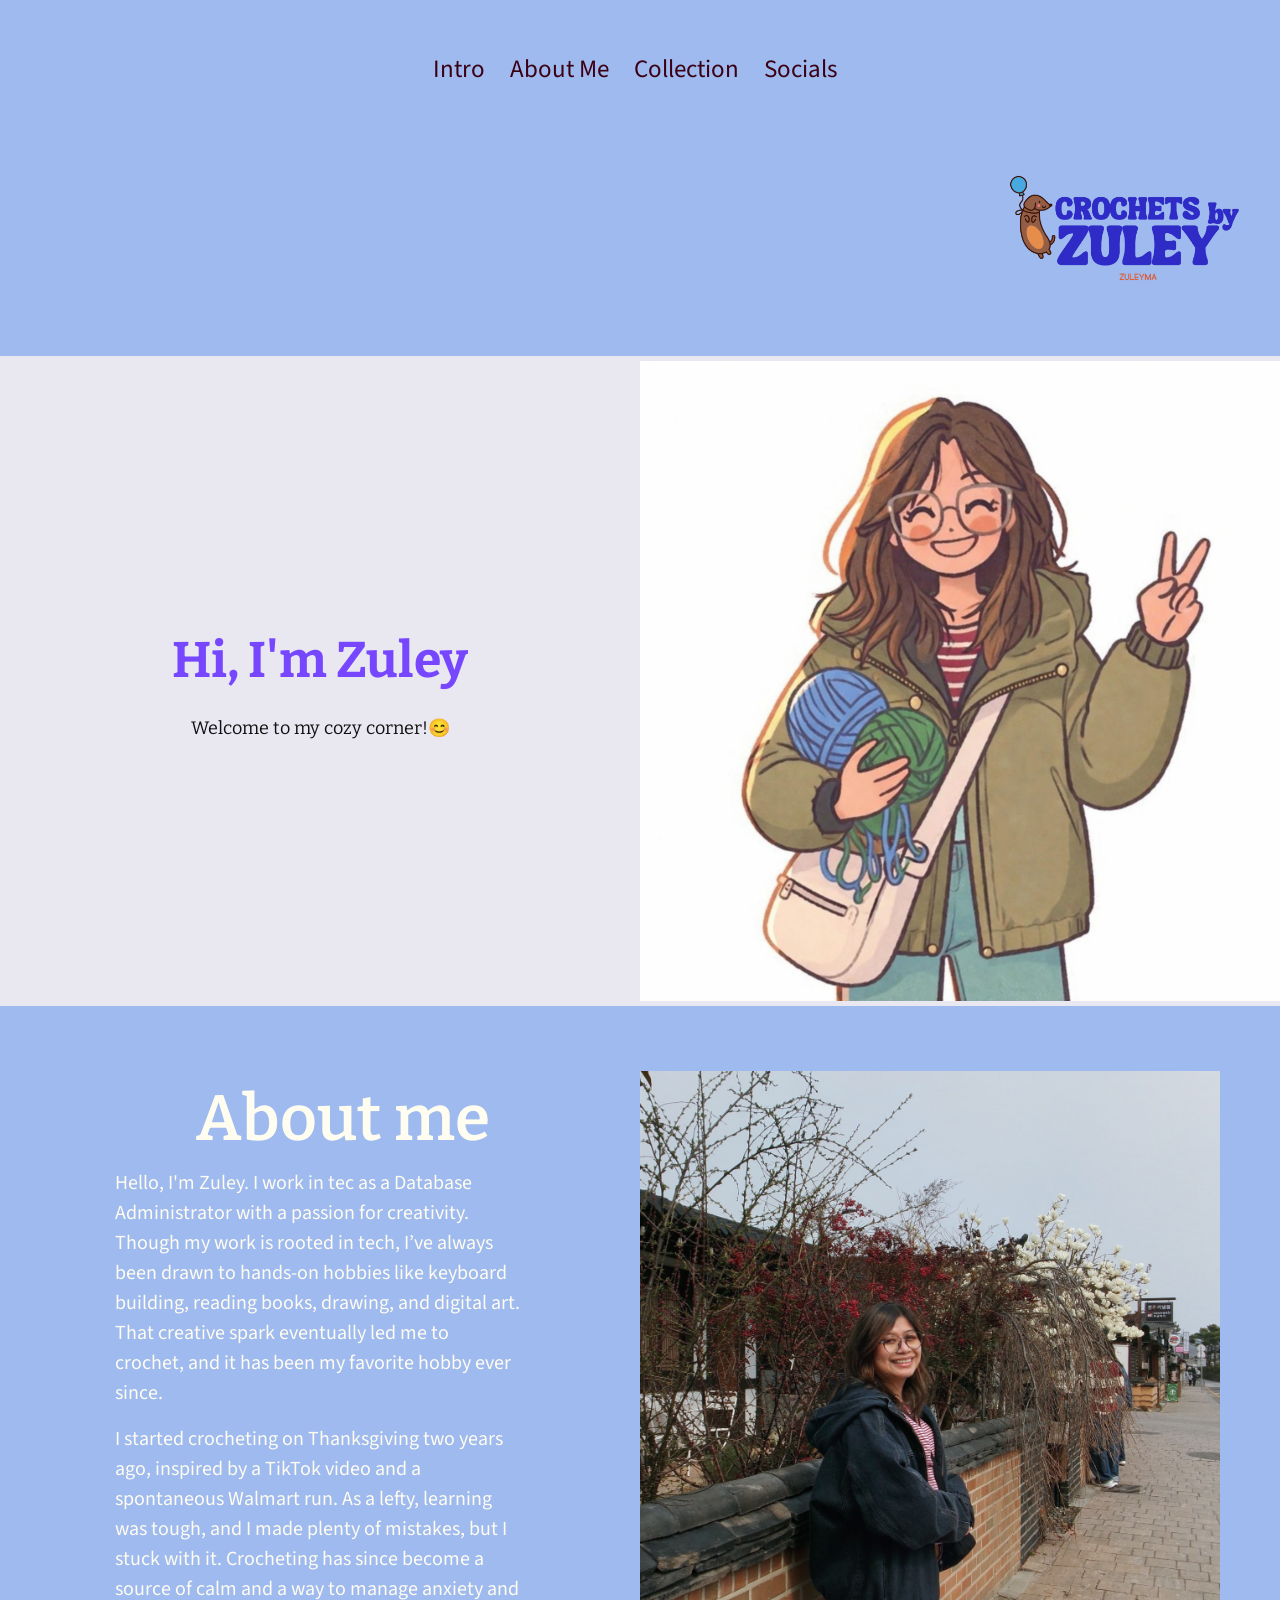
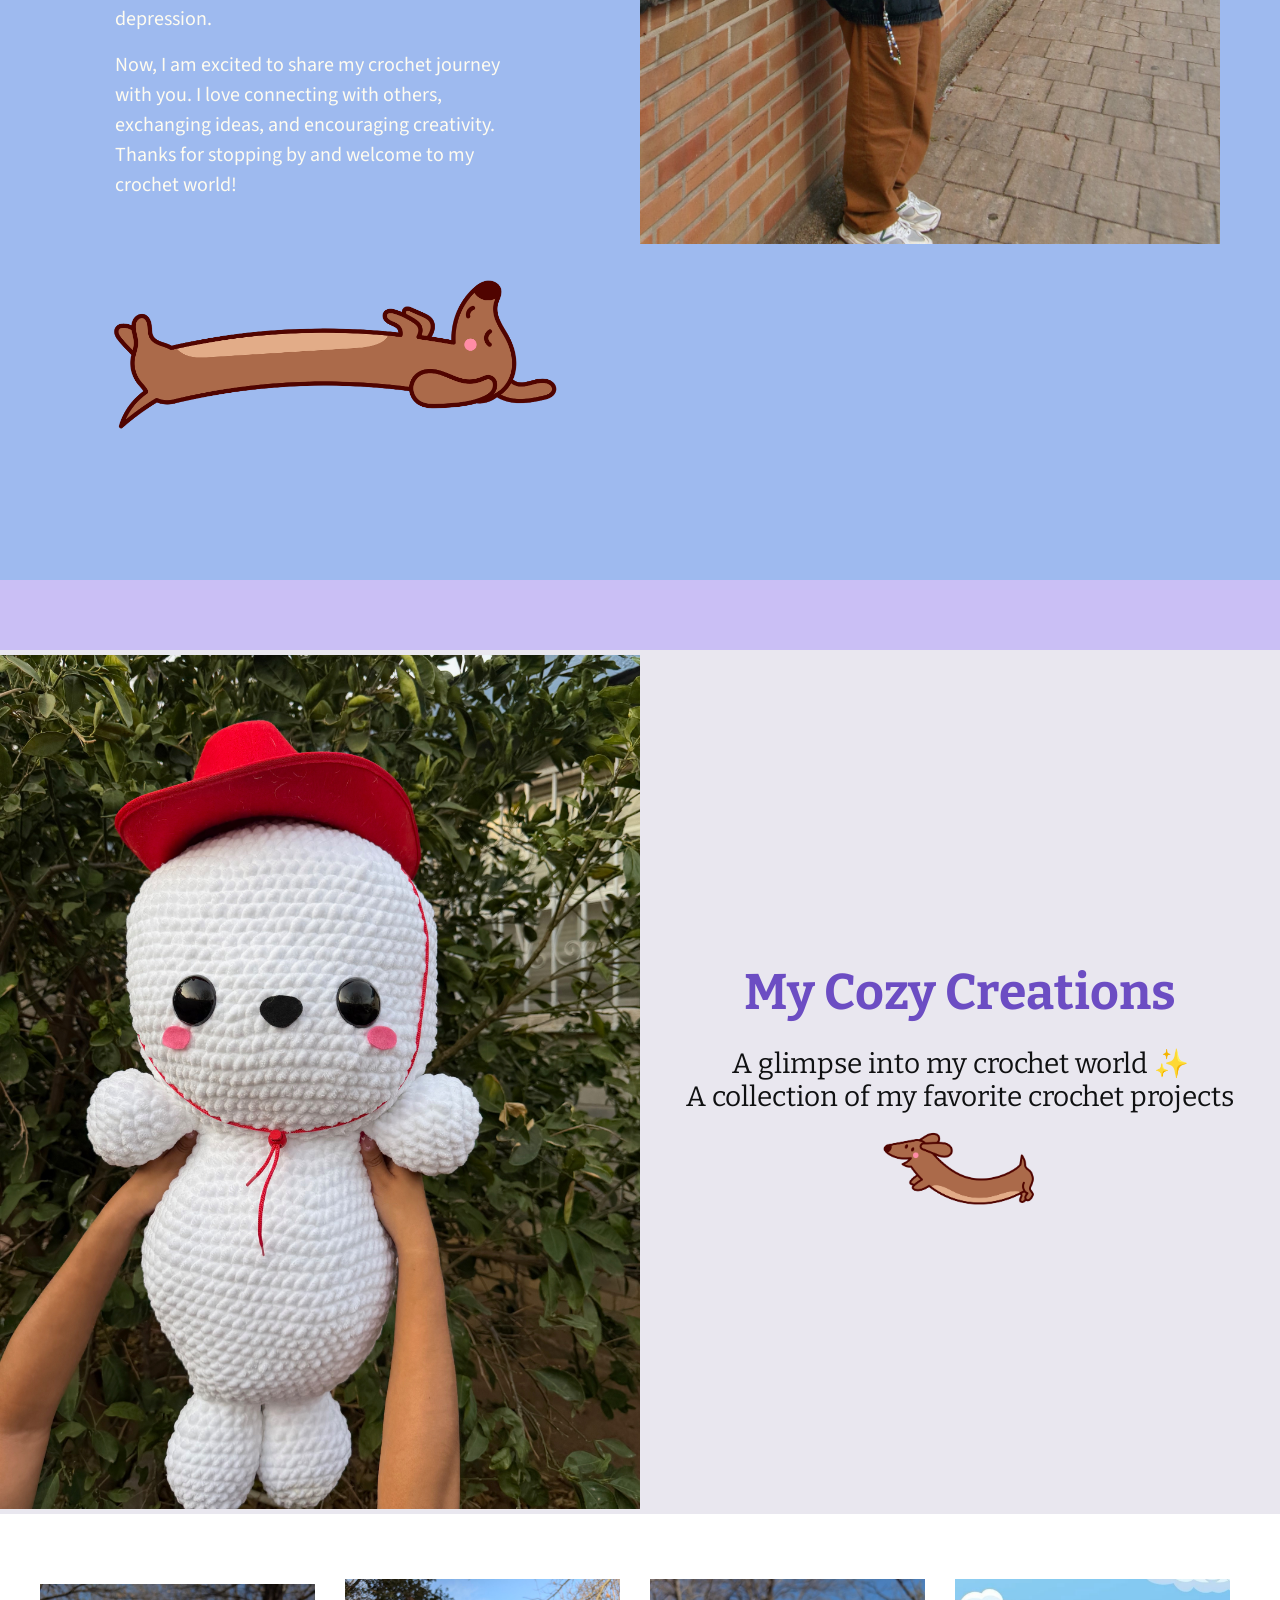
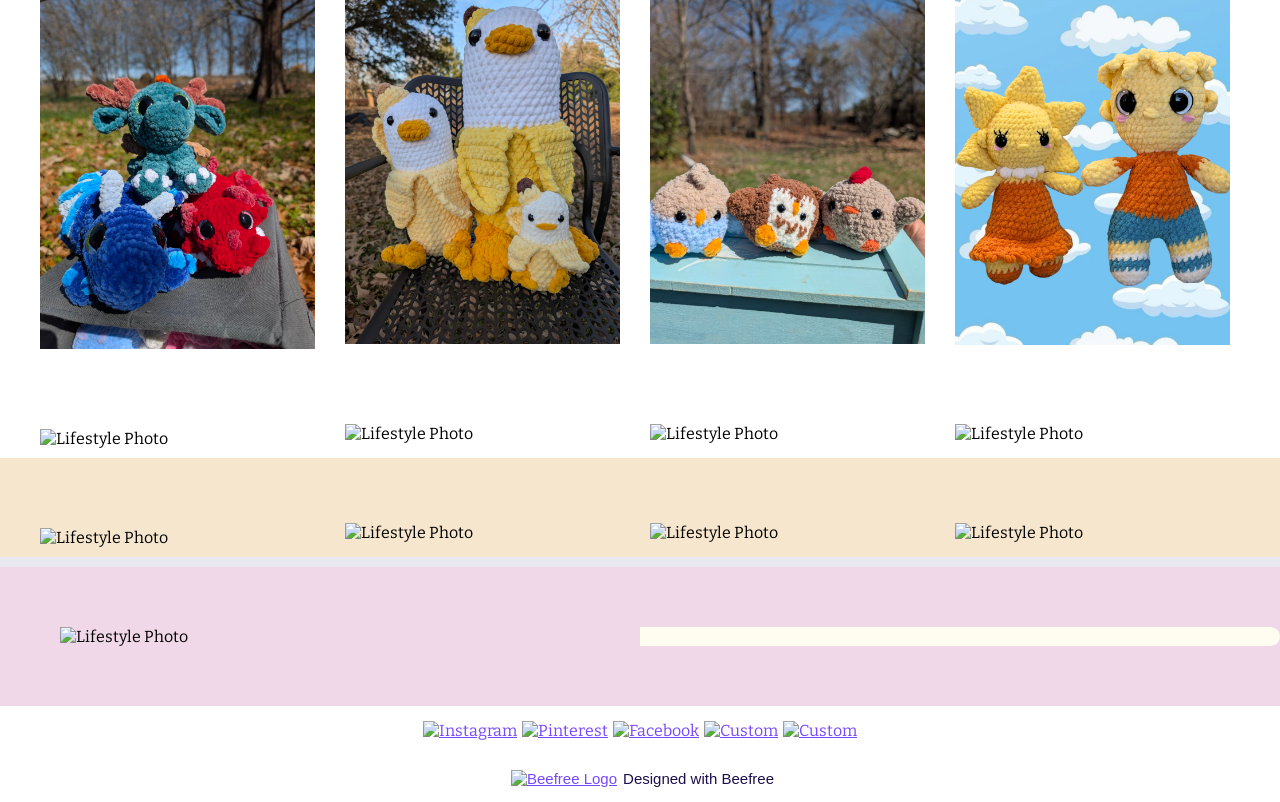
==== index.html @ 0634128b "Update index.html remove images/" ====
<!DOCTYPE html>
<html lang="">

</html>
<head>
	<title></title>
	<meta content="summary_large_image" name="twitter:card" />
	<meta content="website" property="og:type" />
	<meta content="" property="og:description" />
	<meta content="" property="og:url" />
	<meta content="images/1_14307024_large.jpg" property="og:image" />
	<meta content="" property="og:title" />
	<meta content="" name="description" />
	<meta charset="utf-8" />
	<meta content="width=device-width" name="viewport" />
	<link href="https://fonts.googleapis.com/css2?family=Bitter:wght@100;200;300;400;500;600;700;800;900" rel="stylesheet" type="text/css" />
	<link href="https://fonts.googleapis.com/css2?family=Source+Sans+Pro:wght@100;200;300;400;500;600;700;800;900" rel="stylesheet" type="text/css" />
	<style>
		.bee-row,
		.bee-row-content {
			position: relative
		}

		.bee-menu .bee-hamburger-controls span,
		.bee-page-container,
		.bee-row-1,
		.bee-row-1 .bee-row-content,
		.bee-row-2,
		.bee-row-3,
		.bee-row-5,
		.bee-row-9 {
			background-repeat: no-repeat
		}

		body {
			background-color: #ffffff;
			color: #000000;
			font-family: Bitter, Georgia, Times, Times New Roman, serif
		}

		.bee-page-container {
			background-image: none;
			background-position: top left;
			background-size: auto
		}

		.bee-row-2 .bee-col-1 .bee-block-2 a,
		.bee-row-5 .bee-col-2 .bee-block-2 a,
		a {
			color: #7747FF
		}

		* {
			box-sizing: border-box
		}

		body,
		h1,
		p {
			margin: 0
		}

		.bee-menu .bee-hamburger-trigger {
			display: none
		}

		.bee-row-content {
			max-width: 1310px;
			margin: 0 auto;
			display: flex
		}

		.bee-row-content .bee-col-w3 {
			flex-basis: 25%
		}

		.bee-row-content .bee-col-w6 {
			flex-basis: 50%
		}

		.bee-row-content .bee-col-w12 {
			flex-basis: 100%
		}

		.bee-icon .bee-icon-label-right a,
		.bee-menu ul li a {
			text-decoration: none
		}

		.bee-image {
			overflow: auto
		}

		.bee-image .bee-center {
			margin: 0 auto
		}

		.bee-image .bee-right {
			float: right
		}

		.bee-row-1 .bee-col-1 .bee-block-2,
		.bee-row-10 .bee-col-1 .bee-block-1,
		.bee-row-10 .bee-col-2 .bee-block-1,
		.bee-row-2 .bee-col-2 .bee-block-1,
		.bee-row-3 .bee-col-1 .bee-block-3,
		.bee-row-3 .bee-col-2 .bee-block-1,
		.bee-row-5 .bee-col-1 .bee-block-1,
		.bee-row-5 .bee-col-2 .bee-block-3,
		.bee-row-6 .bee-col-1 .bee-block-1,
		.bee-row-6 .bee-col-2 .bee-block-1,
		.bee-row-6 .bee-col-3 .bee-block-1,
		.bee-row-6 .bee-col-4 .bee-block-1,
		.bee-row-7 .bee-col-1 .bee-block-1,
		.bee-row-7 .bee-col-2 .bee-block-1,
		.bee-row-7 .bee-col-3 .bee-block-1,
		.bee-row-7 .bee-col-4 .bee-block-1,
		.bee-row-8 .bee-col-1 .bee-block-1,
		.bee-row-8 .bee-col-2 .bee-block-1,
		.bee-row-8 .bee-col-3 .bee-block-1,
		.bee-row-8 .bee-col-4 .bee-block-1 {
			width: 100%
		}

		.bee-row-2 .bee-col-1 .bee-block-1 h1,
		.bee-row-3 .bee-col-1 .bee-block-1 h1 {
			font-family: Bitter, Georgia, Times, Times New Roman, serif;
			text-align: center;
			direction: ltr;
			letter-spacing: normal
		}

		.bee-icon {
			display: inline-block;
			vertical-align: middle
		}

		.bee-icon .bee-content {
			display: flex;
			align-items: center
		}

		.bee-image img {
			display: block;
			width: 100%
		}

		.bee-menu .bee-hamburger-controls {
			cursor: pointer;
			display: inline-block;
			position: relative
		}

		.bee-menu .bee-hamburger-controls span {
			display: block;
			position: absolute;
			top: 50%;
			left: 50%;
			background-size: 100%;
			transition: .12s ease-in-out
		}

		.bee-menu ul {
			list-style-type: none;
			margin: 0;
			padding: 0
		}

		.bee-menu ul.bee-horizontal li {
			display: inline-block
		}

		.bee-paragraph {
			overflow-wrap: anywhere
		}

		.bee-social .icon img {
			max-height: 32px
		}

		.bee-row-1 {
			background-color: #9ebaef
		}

		.bee-row-1 .bee-row-content {
			border-radius: 0;
			color: #000000;
			padding-left: 20px;
			padding-right: 20px
		}

		.bee-row-1 .bee-col-1 .bee-block-1 {
			color: #3b0014;
			font-family: 'Source Sans Pro', Tahoma, Verdana, Segoe, sans-serif;
			font-size: 25px;
			font-weight: 400;
			padding: 10px;
			text-align: center
		}

		.bee-row-2,
		.bee-row-5,
		.bee-row-9 {
			background-color: #e9e7ef
		}

		.bee-row-11 .bee-row-content,
		.bee-row-2 .bee-row-content,
		.bee-row-5 .bee-row-content {
			background-repeat: no-repeat;
			border-radius: 0;
			color: #000000
		}

		.bee-row-2 .bee-col-1,
		.bee-row-2 .bee-col-2,
		.bee-row-5 .bee-col-1,
		.bee-row-5 .bee-col-2 {
			padding-bottom: 5px;
			padding-top: 5px;
			display: flex;
			flex-direction: column;
			justify-content: center
		}

		.bee-row-2 .bee-col-1 .bee-block-1 {
			padding: 10px;
			text-align: center;
			width: 100%
		}

		.bee-row-2 .bee-col-1 .bee-block-2,
		.bee-row-5 .bee-col-2 .bee-block-2 {
			padding: 10px
		}

		.bee-row-3 {
			background-color: #9ebaef;
			background-image: url('images/2_2bl_1.png');
			background-position: top center;
			background-size: auto
		}

		.bee-row-6,
		.bee-row-7,
		.bee-row-8 {
			background-image: url('images/2_2bl_1.png');
			background-repeat: no-repeat;
			background-size: cover
		}

		.bee-row-3 .bee-row-content {
			background-repeat: no-repeat;
			background-size: auto;
			border-radius: 0;
			color: #000000;
			padding: 60px 60px 25px
		}

		.bee-row-3 .bee-col-1 {
			padding: 5px 60px 60px 20px
		}

		.bee-row-3 .bee-col-1 .bee-block-1 {
			padding-left: 35px;
			padding-right: 10px;
			padding-top: 10px;
			text-align: center;
			width: 100%
		}

		.bee-row-3 .bee-col-1 .bee-block-2 {
			padding: 10px 60px 10px 35px
		}

		.bee-row-11 .bee-col-1,
		.bee-row-12 .bee-col-1,
		.bee-row-3 .bee-col-2,
		.bee-row-4 .bee-col-1 {
			padding-bottom: 5px;
			padding-top: 5px
		}

		.bee-row-4 {
			background-color: #cabff5;
			background-repeat: no-repeat
		}

		.bee-row-4 .bee-row-content {
			background-repeat: no-repeat;
			border-radius: 0;
			color: #000000;
			padding-top: 60px
		}

		.bee-row-5 .bee-col-2 .bee-block-1 {
			padding: 15px;
			text-align: center;
			width: 100%
		}

		.bee-row-6 .bee-row-content,
		.bee-row-7 .bee-row-content,
		.bee-row-8 .bee-row-content {
			background-repeat: no-repeat;
			background-size: auto;
			border-radius: 0;
			color: #000000;
			padding-left: 30px;
			padding-right: 30px;
			padding-top: 60px
		}

		.bee-row-6 .bee-col-1,
		.bee-row-7 .bee-col-1,
		.bee-row-8 .bee-col-1 {
			padding: 10px 20px 10px 10px
		}

		.bee-row-6 .bee-col-2,
		.bee-row-6 .bee-col-3,
		.bee-row-6 .bee-col-4,
		.bee-row-7 .bee-col-2,
		.bee-row-7 .bee-col-3,
		.bee-row-7 .bee-col-4,
		.bee-row-8 .bee-col-2,
		.bee-row-8 .bee-col-3,
		.bee-row-8 .bee-col-4 {
			padding: 5px 20px 5px 10px
		}

		.bee-row-8 {
			background-color: #f5e6cd
		}

		.bee-row-10,
		.bee-row-10 .bee-row-content {
			background-repeat: no-repeat;
			background-size: auto
		}

		.bee-row-9 .bee-row-content {
			background-repeat: no-repeat;
			border-bottom: 0 solid #6495ed;
			border-left: 0 solid #6495ed;
			border-radius: 0;
			border-right: 0px solid #6495ed;
			border-top: 0 solid #6495ed;
			color: #000000
		}

		.bee-row-9 .bee-col-1 {
			padding: 5px;
			display: flex;
			flex-direction: column;
			justify-content: center
		}

		.bee-row-10 {
			background-color: #f0d8e9
		}

		.bee-row-10 .bee-row-content {
			border-radius: 0;
			color: #000000;
			padding-bottom: 60px;
			padding-top: 60px
		}

		.bee-row-10 .bee-col-1 {
			padding-left: 60px;
			display: flex;
			flex-direction: column;
			justify-content: center;
			border-radius: 0 25px 25px 0
		}

		.bee-row-10 .bee-col-2 {
			background-color: #fffcf0;
			padding-left: 60px;
			padding-right: 60px;
			display: flex;
			flex-direction: column;
			justify-content: center;
			border-radius: 0 25px 25px 0
		}

		.bee-row-12,
		.bee-row-12 .bee-row-content {
			background-color: #ffffff;
			background-repeat: no-repeat
		}

		.bee-row-11 {
			background-repeat: no-repeat
		}

		.bee-row-11 .bee-col-1 .bee-block-1 {
			padding: 10px;
			text-align: center
		}

		.bee-row-12 .bee-row-content {
			color: #000000
		}

		.bee-row-12 .bee-col-1 .bee-block-1 {
			color: #1e0e4b;
			font-family: Inter, sans-serif;
			font-size: 15px;
			padding-bottom: 5px;
			padding-top: 5px;
			text-align: center
		}

		.bee-row-2 .bee-col-1 .bee-block-1 h1 {
			color: #7747FF;
			font-size: 50px;
			font-weight: 700;
			line-height: 150%
		}

		.bee-row-2 .bee-col-1 .bee-block-2 {
			color: #101112;
			direction: ltr;
			font-size: 18px;
			font-weight: 400;
			letter-spacing: 0;
			line-height: 120%;
			text-align: center
		}

		.bee-row-2 .bee-col-1 .bee-block-2 p:not(:last-child),
		.bee-row-3 .bee-col-1 .bee-block-2 p:not(:last-child),
		.bee-row-5 .bee-col-2 .bee-block-2 p:not(:last-child) {
			margin-bottom: 16px
		}

		.bee-row-1 .bee-col-1 .bee-block-1 li {
			padding: 5px 15px 5px 5px
		}

		.bee-row-1 .bee-col-1 .bee-block-1 li a {
			color: #3b0014
		}

		.bee-row-3 .bee-col-1 .bee-block-1 h1 {
			color: #fffcf0;
			font-size: 64px;
			font-weight: 600;
			line-height: 120%
		}

		.bee-row-3 .bee-col-1 .bee-block-2 {
			color: #fffcf0;
			direction: ltr;
			font-family: "Source Sans Pro", Tahoma, Verdana, Segoe, sans-serif;
			font-size: 20px;
			font-weight: 400;
			letter-spacing: 0;
			line-height: 150%;
			text-align: left
		}

		.bee-row-3 .bee-col-1 .bee-block-2 a {
			color: #fffcf0
		}

		@media (max-width:768px) {
			.bee-menu ul.with-bee-hamburger {
				display: none;
				padding: 5px 0;
				position: relative;
				top: -4px
			}

			.bee-menu ul.with-bee-hamburger li {
				display: block;
				text-align: center
			}

			.bee-menu ul.with-bee-hamburger li a {
				text-decoration: none
			}

			.bee-menu ul.with-bee-hamburger span {
				display: none
			}

			#bee-hamburger-menu-r0c0m0:checked~ul,
			.bee-row-content:not(.no_stack) {
				display: block
			}

			.bee-row-1 .bee-row-content {
				padding: 40px 25px !important
			}

			.bee-row-10 .bee-col-1,
			.bee-row-3 .bee-row-content {
				padding: 0 !important
			}

			.bee-row-3 .bee-col-1 {
				padding: 5px 0 60px !important
			}

			.bee-row-6 .bee-row-content,
			.bee-row-7 .bee-row-content,
			.bee-row-8 .bee-row-content {
				padding: 60px 20px 0 !important
			}

			.bee-row-6 .bee-col-1,
			.bee-row-7 .bee-col-1,
			.bee-row-8 .bee-col-1 {
				padding: 10px !important
			}

			.bee-row-6 .bee-col-2,
			.bee-row-6 .bee-col-3,
			.bee-row-6 .bee-col-4,
			.bee-row-7 .bee-col-2,
			.bee-row-7 .bee-col-3,
			.bee-row-7 .bee-col-4,
			.bee-row-8 .bee-col-2,
			.bee-row-8 .bee-col-3,
			.bee-row-8 .bee-col-4 {
				padding: 5px 10px !important
			}

			.bee-row-10 .bee-row-content {
				padding: 60px 0 30px !important
			}

			.bee-row-10 .bee-col-2 {
				padding: 0 15px 40px !important
			}

			.bee-row-1 .bee-col-1 .bee-block-1 .bee-hamburger-controls {
				width: 48px;
				height: 48px;
				background-color: transparent;
				border-radius: 0
			}

			.bee-row-1 .bee-col-1 .bee-block-1 .bee-hamburger-controls span {
				width: 24px;
				height: 24px
			}

			.bee-row-1 .bee-col-1 .bee-block-1 .bee-hamburger-controls span.bee-hamburger-open {
				background-image: url("[data-uri]");
				transform: translate(-50%, -50%) scaleY(1)
			}

			.bee-row-1 .bee-col-1 .bee-block-1 .bee-hamburger-controls span.bee-hamburger-close {
				background-image: url("[data-uri]");
				transform: translate(-50%, -50%) scaleY(0)
			}

			.bee-row-1 .bee-col-1 .bee-block-1 ul.with-bee-hamburger {
				background-color: transparent
			}

			.bee-row-1 .bee-col-1 .bee-block-1 ul.with-bee-hamburger li,
			.bee-row-1 .bee-col-1 .bee-block-1 ul.with-bee-hamburger li a {
				color: #231e20
			}

			#bee-hamburger-menu-r0c0m0:checked~.bee-hamburger-controls .bee-hamburger-open {
				transform: translate(-50%, -50%) scaleY(0)
			}

			#bee-hamburger-menu-r0c0m0:checked~.bee-hamburger-controls .bee-hamburger-close {
				transform: translate(-50%, -50%) scaleY(1)
			}

			.bee-row-1 .bee-col-1 .bee-block-1 {
				text-align: center !important
			}

			.bee-row-3 .bee-col-1 .bee-block-1 {
				padding: 10px 15px 0;
				text-align: center
			}

			.bee-row-3 .bee-col-1 .bee-block-1 h1 {
				text-align: center
			}

			.bee-row-3 .bee-col-1 .bee-block-2 {
				padding: 10px 20px !important;
				text-align: center !important
			}
		}

		.bee-row-5 .bee-col-2 .bee-block-2 {
			color: #101112;
			direction: ltr;
			font-size: 28px;
			font-weight: 400;
			letter-spacing: 0;
			line-height: 120%;
			text-align: center
		}

		.bee-row-5 .bee-col-2 .bee-block-1 h1 {
			color: #6c4dc3;
			direction: ltr;
			font-family: Bitter, Georgia, Times, "Times New Roman", serif;
			font-size: 50px;
			font-weight: 700;
			letter-spacing: normal;
			line-height: 120%;
			text-align: center
		}

		.bee-row-12 .bee-col-1 .bee-block-1 .bee-icon-image {
			padding: 5px 6px 5px 5px
		}

		.bee-row-12 .bee-col-1 .bee-block-1 .bee-icon:not(.bee-icon-first) .bee-content {
			margin-left: 0
		}

		.bee-row-12 .bee-col-1 .bee-block-1 .bee-icon::not(.bee-icon-last) .bee-content {
			margin-right: 0
		}

		.bee-row-12 .bee-col-1 .bee-block-1 .bee-icon-label a {
			color: #1e0e4b
		}
	</style>
</head>

<body>
	<div class="bee-page-container">
		<div class="bee-row bee-row-1">
			<div class="bee-row-content">
				<div class="bee-col bee-col-1 bee-col-w12">
					<div class="bee-block bee-block-1 bee-menu">
						<nav class="bee-menu"><input class="bee-hamburger-trigger" id="bee-hamburger-menu-r0c0m0" type="checkbox" /><label class="bee-hamburger-controls" for="bee-hamburger-menu-r0c0m0"><span class="bee-hamburger-open"></span><span class="bee-hamburger-close"></span></label>
							<ul class="bee-horizontal with-bee-hamburger">
  								<li><a href="javascript:void(0)" onclick="showSection('intro')">Intro</a></li>
  								<li><a href="javascript:void(0)" onclick="showSection('about')">About Me</a></li>
 								 <li><a href="javascript:void(0)" onclick="showSection('collection')">Collection</a></li>
 								 <li><a href="javascript:void(0)" onclick="showSection('socials')">Socials</a></li>
							</ul>
						</nav>
					</div>
					<div class="bee-block bee-block-2 bee-image"><img alt="" class="bee-right bee-fixedwidth" src="3_Untitled_design_3.png" style="max-width:254px;" title="" /></div>
				</div>
			</div>
		</div>
		<div class="bee-row bee-row-2 section" id="intro">
			<div class="bee-row-content">
				<div class="bee-col bee-col-1 bee-col-w6">
					<div class="bee-block bee-block-1 bee-heading">
						<h1><span class="tinyMce-placeholder">Hi, I'm Zuley</span> </h1>
					</div>
					<div class="bee-block bee-block-2 bee-paragraph">
						<p>Welcome to my cozy corner!😊</p>
					</div>
				</div>
				<div class="bee-col bee-col-2 bee-col-w6">
					<div class="bee-block bee-block-1 bee-image"><img alt="" class="bee-center bee-autowidth" src="4_profile.jpg" style="max-width:655px;" title="" /></div>
				</div>
			</div>
		</div>
		<div class="bee-row bee-row-3 section" id="about">
			<div class="bee-row-content">
				<div class="bee-col bee-col-1 bee-col-w6">
					<div class="bee-block bee-block-1 bee-heading">
						<h1><span class="tinyMce-placeholder">About me</span> </h1>
					</div>
					<div class="bee-block bee-block-2 bee-paragraph">
						<p>Hello, I'm Zuley. I work in tec as a Database Administrator with a passion for creativity. Though my work is rooted in tech, I’ve always been drawn to hands-on hobbies like keyboard building, reading books, drawing, and digital art. That creative spark eventually led me to crochet, and it has been my favorite hobby ever since.</p>
						<p>I started crocheting on Thanksgiving two years ago, inspired by a TikTok video and a spontaneous Walmart run. As a lefty, learning was tough, and I made plenty of mistakes, but I stuck with it. Crocheting has since become a source of calm and a way to manage anxiety and depression.</p>
						<p>Now, I am excited to share my crochet journey with you. I love connecting with others, exchanging ideas, and encouraging creativity. Thanks for stopping by and welcome to my crochet world!</p>
					</div>
					<div class="bee-block bee-block-3 bee-image"><img alt="" class="bee-center bee-autowidth" src="5_dog234.png" style="max-width:515px;" title="" /></div>
				</div>
				<div class="bee-col bee-col-2 bee-col-w6">
					<div class="bee-block bee-block-1 bee-image"><img alt="" class="bee-center bee-autowidth" src="6_212_07612.JPG" style="max-width:595px;" title="" /></div>
				</div>
			</div>
		</div>
		<div class="bee-row bee-row-4">
			<div class="bee-row-content">
				<div class="bee-col bee-col-1 bee-col-w12"></div>
			</div>
		</div>
		<div class="bee-row bee-row-5 section" id="collection">
			<div class="bee-row-content">
				<div class="bee-col bee-col-1 bee-col-w6">
					<div class="bee-block bee-block-1 bee-image"><img alt="" class="bee-autowidth" src="7_IMG_2948.jpeg" style="max-width:655px;" title="" /></div>
				</div>
				<div class="bee-col bee-col-2 bee-col-w6">
					<div class="bee-block bee-block-1 bee-heading">
						<h1>My Cozy Creations </h1>
					</div>
					<div class="bee-block bee-block-2 bee-paragraph">
						<p>A glimpse into my crochet world ✨<br />A collection of my favorite crochet projects</p>
					</div>
					<div class="bee-block bee-block-3 bee-image"><img alt="" class="bee-center bee-fixedwidth" src="8_dog45.png" style="max-width:164px;" title="" /></div>
				</div>
			</div>
		</div>
		<div class="bee-row bee-row-6">
			<div class="bee-row-content">
				<div class="bee-col bee-col-1 bee-col-w3">
					<div class="bee-block bee-block-1 bee-image"><img alt="Lifestyle Photo" class="bee-center bee-autowidth" src="9_PXL_20260308_165246297.jpg" style="max-width:282px;" title="Lifestyle Photo" /></div>
				</div>
				<div class="bee-col bee-col-2 bee-col-w3">
					<div class="bee-block bee-block-1 bee-image"><img alt="Lifestyle Photo" class="bee-center bee-autowidth" src="10_PXL_20260208_224119547.jpg" style="max-width:282px;" title="Lifestyle Photo" /></div>
				</div>
				<div class="bee-col bee-col-3 bee-col-w3">
					<div class="bee-block bee-block-1 bee-image"><img alt="Lifestyle Photo" class="bee-center bee-autowidth" src="11_PXL_20260308_170908374.jpg" style="max-width:282px;" title="Lifestyle Photo" /></div>
				</div>
				<div class="bee-col bee-col-4 bee-col-w3">
					<div class="bee-block bee-block-1 bee-image"><img alt="Lifestyle Photo" class="bee-center bee-autowidth" src="12_Untitled_design_1.png" style="max-width:282px;" title="Lifestyle Photo" /></div>
				</div>
			</div>
		</div>
		<div class="bee-row bee-row-7">
			<div class="bee-row-content">
				<div class="bee-col bee-col-1 bee-col-w3">
					<div class="bee-block bee-block-1 bee-image"><img alt="Lifestyle Photo" class="bee-center bee-autowidth" src="images/13_PXL_20251219_032157912.jpg" style="max-width:282px;" title="Lifestyle Photo" /></div>
				</div>
				<div class="bee-col bee-col-2 bee-col-w3">
					<div class="bee-block bee-block-1 bee-image"><img alt="Lifestyle Photo" class="bee-center bee-autowidth" src="images/14_PXL_20260331_1741093482.jpg" style="max-width:282px;" title="Lifestyle Photo" /></div>
				</div>
				<div class="bee-col bee-col-3 bee-col-w3">
					<div class="bee-block bee-block-1 bee-image"><img alt="Lifestyle Photo" class="bee-center bee-autowidth" src="images/15_PXL_20260314_164212373.MP2.jpg" style="max-width:282px;" title="Lifestyle Photo" /></div>
				</div>
				<div class="bee-col bee-col-4 bee-col-w3">
					<div class="bee-block bee-block-1 bee-image"><img alt="Lifestyle Photo" class="bee-center bee-autowidth" src="images/16_PXL_20260314_1736425723.jpg" style="max-width:282px;" title="Lifestyle Photo" /></div>
				</div>
			</div>
		</div>
		<div class="bee-row bee-row-8">
			<div class="bee-row-content">
				<div class="bee-col bee-col-1 bee-col-w3">
					<div class="bee-block bee-block-1 bee-image"><img alt="Lifestyle Photo" class="bee-center bee-autowidth" src="images/17_PXL_20260308_164018666.jpg" style="max-width:282px;" title="Lifestyle Photo" /></div>
				</div>
				<div class="bee-col bee-col-2 bee-col-w3">
					<div class="bee-block bee-block-1 bee-image"><img alt="Lifestyle Photo" class="bee-center bee-autowidth" src="images/18_PXL_20251201_203253703.jpg" style="max-width:282px;" title="Lifestyle Photo" /></div>
				</div>
				<div class="bee-col bee-col-3 bee-col-w3">
					<div class="bee-block bee-block-1 bee-image"><img alt="Lifestyle Photo" class="bee-center bee-autowidth" src="images/19_PXL_20251229_134749070.jpg" style="max-width:282px;" title="Lifestyle Photo" /></div>
				</div>
				<div class="bee-col bee-col-4 bee-col-w3">
					<div class="bee-block bee-block-1 bee-image"><img alt="Lifestyle Photo" class="bee-center bee-autowidth" src="images/20_PXL_20250418_121316577.jpg" style="max-width:282px;" title="Lifestyle Photo" /></div>
				</div>
			</div>
		</div>
		<div class="bee-row bee-row-9">
			<div class="bee-row-content">
				<div class="bee-col bee-col-1 bee-col-w12"></div>
			</div>
		</div>
		<div class="bee-row bee-row-10">
			<div class="bee-row-content">
				<div class="bee-col bee-col-1 bee-col-w6">
					<div class="bee-block bee-block-1 bee-image"><img alt="Lifestyle Photo" class="bee-autowidth" src="images/21_logo23.png" style="max-width:595px;" title="Lifestyle Photo" /></div>
				</div>
				<div class="bee-col bee-col-2 bee-col-w6">
					<div class="bee-block bee-block-1 bee-image"><img alt="" class="bee-center bee-autowidth" src="images/22_SCn56.png" style="max-width:535px;" title="" /></div>
				</div>
			</div>
		</div>
		<div class="bee-row bee-row-11 section" id="socials">
			<div class="bee-row-content">
				<div class="bee-col bee-col-1 bee-col-w12">
					<div class="bee-block bee-block-1 bee-social">
						<div class="content"><span class="icon" style="padding:0 2.5px 0 2.5px;"><a href="https://www.instagram.com/crochetsbyzuley/" target="_self"><img alt="Instagram" src="images/23_instagram2x.png" title="instagram" /></a></span><span class="icon" style="padding:0 2.5px 0 2.5px;"><a href="https://www.pinterest.com/zullynaye/" target="_blank"><img alt="Pinterest" src="images/24_pinterest2x.png" title="Pinterest" /></a></span><span class="icon" style="padding:0 2.5px 0 2.5px;"><a href="https://www.facebook.com/" target="_self"><img alt="Facebook" src="images/25_facebook2x.png" title="facebook" /></a></span><span class="icon" style="padding:0 2.5px 0 2.5px;"><a href="https://ko-fi.com/zully99336" target="_blank"><img alt="Custom" src="images/26_kofii.png" title="Custom" /></a></span><span class="icon" style="padding:0 2.5px 0 2.5px;"><a href="https://crochetsbyzuley.etsy.com" target="_blank"><img alt="Custom" src="images/27_etsy.png" title="Custom" /></a></span></div>
					</div>
				</div>
			</div>
		</div>
		<div class="bee-row bee-row-12">
			<div class="bee-row-content">
				<div class="bee-col bee-col-1 bee-col-w12">
					<div class="bee-block bee-block-1 bee-icons">
						<div>
							<div class="bee-icon bee-icon-last">
								<div class="bee-content">
									<div class="bee-icon-image"><a href="https://designedwithbeefree.com/" target="_blank" title="Designed with Beefree"><img alt="Beefree Logo" height="32px" src="images/28_Beefree-logo.png" width="auto" /></a></div>
									<div class="bee-icon-label bee-icon-label-right"><a href="https://designedwithbeefree.com/" target="_blank" title="Designed with Beefree">Designed with Beefree</a></div>
								</div>
							</div>
						</div>
					</div>
				</div>
			</div>
		</div>
	</div>
	<script src="script.js"></script>
</body>

</html>
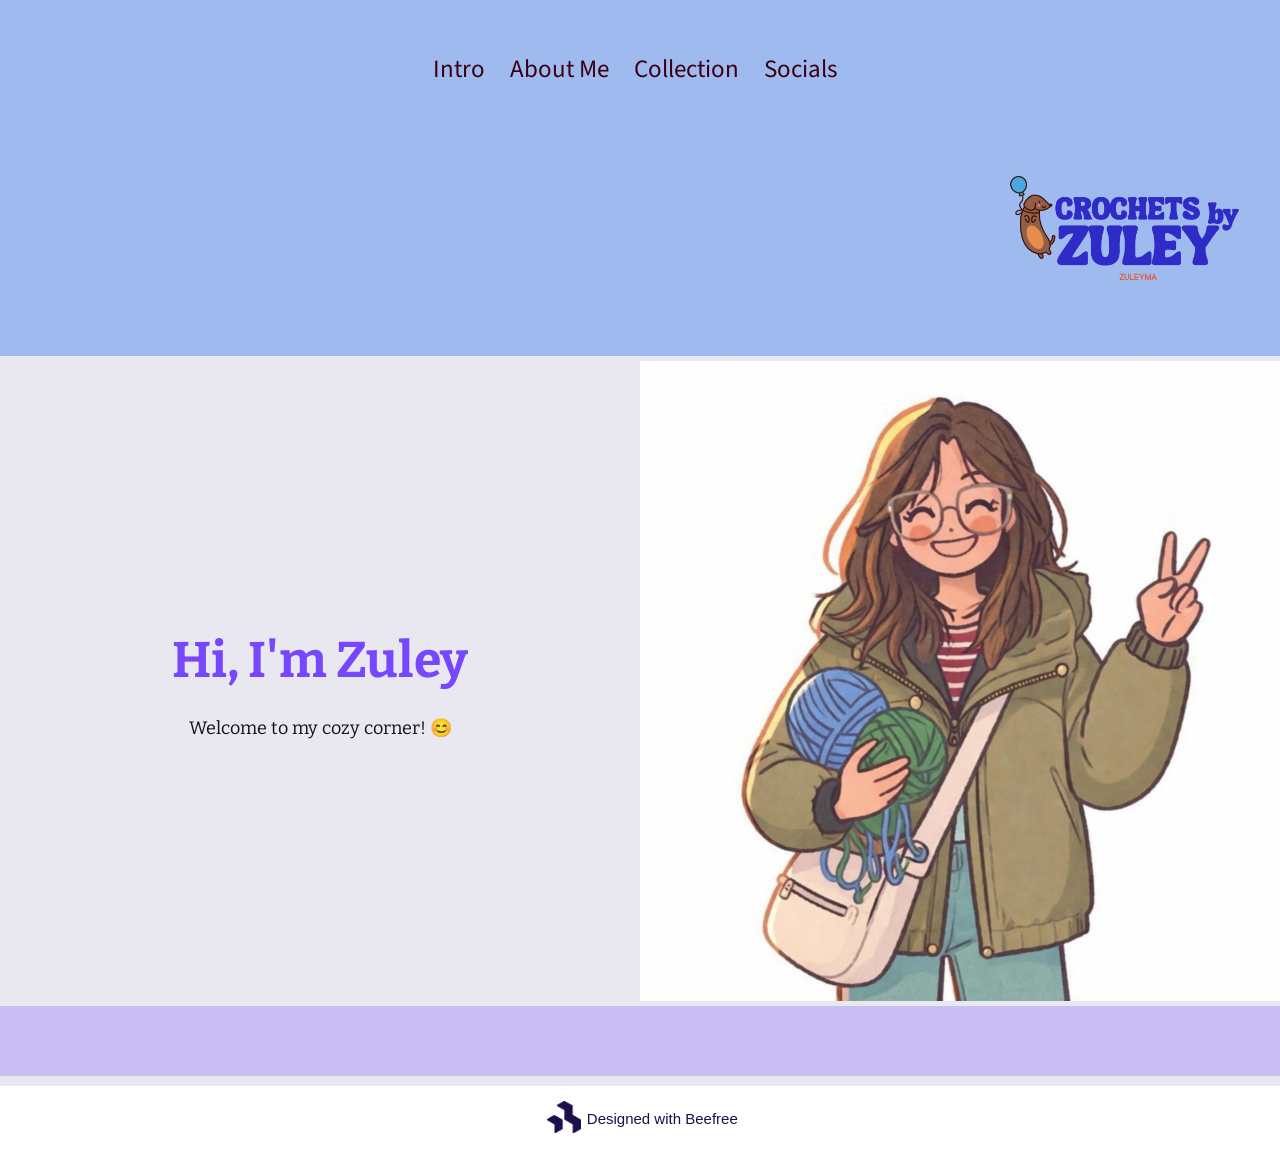
==== commit f0ff835a: "Update index.html" ====
--- a/index.html
+++ b/index.html
@@ -1,802 +1,818 @@
 <!DOCTYPE html>
-<html lang="">
-
+<html lang="en">
+<head>
+  <title>Crochets by Zuley</title>
+  <meta content="summary_large_image" name="twitter:card" />
+  <meta content="website" property="og:type" />
+  <meta content="" property="og:description" />
+  <meta content="" property="og:url" />
+  <meta content="1_14307024_large.jpg" property="og:image" />
+  <meta content="Crochets by Zuley" property="og:title" />
+  <meta content="Crochet portfolio and cozy creations by Zuley." name="description" />
+  <meta charset="utf-8" />
+  <meta content="width=device-width, initial-scale=1.0" name="viewport" />
+  <link href="https://fonts.googleapis.com/css2?family=Bitter:wght@100;200;300;400;500;600;700;800;900" rel="stylesheet" type="text/css" />
+  <link href="https://fonts.googleapis.com/css2?family=Source+Sans+Pro:wght@100;200;300;400;500;600;700;800;900" rel="stylesheet" type="text/css" />
+  <link rel="stylesheet" href="styles.css" />
+  <style>
+    .bee-row,
+    .bee-row-content {
+      position: relative;
+    }
+
+    .bee-menu .bee-hamburger-controls span,
+    .bee-page-container,
+    .bee-row-1,
+    .bee-row-1 .bee-row-content,
+    .bee-row-2,
+    .bee-row-3,
+    .bee-row-5,
+    .bee-row-9 {
+      background-repeat: no-repeat;
+    }
+
+    body {
+      background-color: #ffffff;
+      color: #000000;
+      font-family: Bitter, Georgia, Times, "Times New Roman", serif;
+    }
+
+    .bee-page-container {
+      background-image: none;
+      background-position: top left;
+      background-size: auto;
+    }
+
+    .bee-row-2 .bee-col-1 .bee-block-2 a,
+    .bee-row-5 .bee-col-2 .bee-block-2 a,
+    a {
+      color: #7747ff;
+    }
+
+    * {
+      box-sizing: border-box;
+    }
+
+    body,
+    h1,
+    p {
+      margin: 0;
+    }
+
+    .bee-menu .bee-hamburger-trigger {
+      display: none;
+    }
+
+    .bee-row-content {
+      max-width: 1310px;
+      margin: 0 auto;
+      display: flex;
+    }
+
+    .bee-row-content .bee-col-w3 {
+      flex-basis: 25%;
+    }
+
+    .bee-row-content .bee-col-w6 {
+      flex-basis: 50%;
+    }
+
+    .bee-row-content .bee-col-w12 {
+      flex-basis: 100%;
+    }
+
+    .bee-icon .bee-icon-label-right a,
+    .bee-menu ul li a {
+      text-decoration: none;
+    }
+
+    .bee-image {
+      overflow: auto;
+    }
+
+    .bee-image .bee-center {
+      margin: 0 auto;
+    }
+
+    .bee-image .bee-right {
+      float: right;
+    }
+
+    .bee-row-1 .bee-col-1 .bee-block-2,
+    .bee-row-10 .bee-col-1 .bee-block-1,
+    .bee-row-10 .bee-col-2 .bee-block-1,
+    .bee-row-2 .bee-col-2 .bee-block-1,
+    .bee-row-3 .bee-col-1 .bee-block-3,
+    .bee-row-3 .bee-col-2 .bee-block-1,
+    .bee-row-5 .bee-col-1 .bee-block-1,
+    .bee-row-5 .bee-col-2 .bee-block-3,
+    .bee-row-6 .bee-col-1 .bee-block-1,
+    .bee-row-6 .bee-col-2 .bee-block-1,
+    .bee-row-6 .bee-col-3 .bee-block-1,
+    .bee-row-6 .bee-col-4 .bee-block-1,
+    .bee-row-7 .bee-col-1 .bee-block-1,
+    .bee-row-7 .bee-col-2 .bee-block-1,
+    .bee-row-7 .bee-col-3 .bee-block-1,
+    .bee-row-7 .bee-col-4 .bee-block-1,
+    .bee-row-8 .bee-col-1 .bee-block-1,
+    .bee-row-8 .bee-col-2 .bee-block-1,
+    .bee-row-8 .bee-col-3 .bee-block-1,
+    .bee-row-8 .bee-col-4 .bee-block-1 {
+      width: 100%;
+    }
+
+    .bee-row-2 .bee-col-1 .bee-block-1 h1,
+    .bee-row-3 .bee-col-1 .bee-block-1 h1 {
+      font-family: Bitter, Georgia, Times, "Times New Roman", serif;
+      text-align: center;
+      direction: ltr;
+      letter-spacing: normal;
+    }
+
+    .bee-icon {
+      display: inline-block;
+      vertical-align: middle;
+    }
+
+    .bee-icon .bee-content {
+      display: flex;
+      align-items: center;
+    }
+
+    .bee-image img {
+      display: block;
+      width: 100%;
+    }
+
+    .bee-menu .bee-hamburger-controls {
+      cursor: pointer;
+      display: inline-block;
+      position: relative;
+    }
+
+    .bee-menu .bee-hamburger-controls span {
+      display: block;
+      position: absolute;
+      top: 50%;
+      left: 50%;
+      background-size: 100%;
+      transition: 0.12s ease-in-out;
+    }
+
+    .bee-menu ul {
+      list-style-type: none;
+      margin: 0;
+      padding: 0;
+    }
+
+    .bee-menu ul.bee-horizontal li {
+      display: inline-block;
+    }
+
+    .bee-paragraph {
+      overflow-wrap: anywhere;
+    }
+
+    .bee-social .icon img {
+      max-height: 32px;
+    }
+
+    .bee-row-1 {
+      background-color: #9ebaef;
+    }
+
+    .bee-row-1 .bee-row-content {
+      border-radius: 0;
+      color: #000000;
+      padding-left: 20px;
+      padding-right: 20px;
+    }
+
+    .bee-row-1 .bee-col-1 .bee-block-1 {
+      color: #3b0014;
+      font-family: "Source Sans Pro", Tahoma, Verdana, Segoe, sans-serif;
+      font-size: 25px;
+      font-weight: 400;
+      padding: 10px;
+      text-align: center;
+    }
+
+    .bee-row-2,
+    .bee-row-5,
+    .bee-row-9 {
+      background-color: #e9e7ef;
+    }
+
+    .bee-row-11 .bee-row-content,
+    .bee-row-2 .bee-row-content,
+    .bee-row-5 .bee-row-content {
+      background-repeat: no-repeat;
+      border-radius: 0;
+      color: #000000;
+    }
+
+    .bee-row-2 .bee-col-1,
+    .bee-row-2 .bee-col-2,
+    .bee-row-5 .bee-col-1,
+    .bee-row-5 .bee-col-2 {
+      padding-bottom: 5px;
+      padding-top: 5px;
+      display: flex;
+      flex-direction: column;
+      justify-content: center;
+    }
+
+    .bee-row-2 .bee-col-1 .bee-block-1 {
+      padding: 10px;
+      text-align: center;
+      width: 100%;
+    }
+
+    .bee-row-2 .bee-col-1 .bee-block-2,
+    .bee-row-5 .bee-col-2 .bee-block-2 {
+      padding: 10px;
+    }
+
+    .bee-row-3 {
+      background-color: #9ebaef;
+      background-image: url("2_2bl_1.png");
+      background-position: top center;
+      background-size: auto;
+    }
+
+    .bee-row-6,
+    .bee-row-7,
+    .bee-row-8 {
+      background-image: url("2_2bl_1.png");
+      background-repeat: no-repeat;
+      background-size: cover;
+    }
+
+    .bee-row-3 .bee-row-content {
+      background-repeat: no-repeat;
+      background-size: auto;
+      border-radius: 0;
+      color: #000000;
+      padding: 60px 60px 25px;
+    }
+
+    .bee-row-3 .bee-col-1 {
+      padding: 5px 60px 60px 20px;
+    }
+
+    .bee-row-3 .bee-col-1 .bee-block-1 {
+      padding-left: 35px;
+      padding-right: 10px;
+      padding-top: 10px;
+      text-align: center;
+      width: 100%;
+    }
+
+    .bee-row-3 .bee-col-1 .bee-block-2 {
+      padding: 10px 60px 10px 35px;
+    }
+
+    .bee-row-11 .bee-col-1,
+    .bee-row-12 .bee-col-1,
+    .bee-row-3 .bee-col-2,
+    .bee-row-4 .bee-col-1 {
+      padding-bottom: 5px;
+      padding-top: 5px;
+    }
+
+    .bee-row-4 {
+      background-color: #cabff5;
+      background-repeat: no-repeat;
+    }
+
+    .bee-row-4 .bee-row-content {
+      background-repeat: no-repeat;
+      border-radius: 0;
+      color: #000000;
+      padding-top: 60px;
+    }
+
+    .bee-row-5 .bee-col-2 .bee-block-1 {
+      padding: 15px;
+      text-align: center;
+      width: 100%;
+    }
+
+    .bee-row-6 .bee-row-content,
+    .bee-row-7 .bee-row-content,
+    .bee-row-8 .bee-row-content {
+      background-repeat: no-repeat;
+      background-size: auto;
+      border-radius: 0;
+      color: #000000;
+      padding-left: 30px;
+      padding-right: 30px;
+      padding-top: 60px;
+    }
+
+    .bee-row-6 .bee-col-1,
+    .bee-row-7 .bee-col-1,
+    .bee-row-8 .bee-col-1 {
+      padding: 10px 20px 10px 10px;
+    }
+
+    .bee-row-6 .bee-col-2,
+    .bee-row-6 .bee-col-3,
+    .bee-row-6 .bee-col-4,
+    .bee-row-7 .bee-col-2,
+    .bee-row-7 .bee-col-3,
+    .bee-row-7 .bee-col-4,
+    .bee-row-8 .bee-col-2,
+    .bee-row-8 .bee-col-3,
+    .bee-row-8 .bee-col-4 {
+      padding: 5px 20px 5px 10px;
+    }
+
+    .bee-row-8 {
+      background-color: #f5e6cd;
+    }
+
+    .bee-row-10,
+    .bee-row-10 .bee-row-content {
+      background-repeat: no-repeat;
+      background-size: auto;
+    }
+
+    .bee-row-9 .bee-row-content {
+      background-repeat: no-repeat;
+      border-bottom: 0 solid #6495ed;
+      border-left: 0 solid #6495ed;
+      border-radius: 0;
+      border-right: 0 solid #6495ed;
+      border-top: 0 solid #6495ed;
+      color: #000000;
+    }
+
+    .bee-row-9 .bee-col-1 {
+      padding: 5px;
+      display: flex;
+      flex-direction: column;
+      justify-content: center;
+    }
+
+    .bee-row-10 {
+      background-color: #f0d8e9;
+    }
+
+    .bee-row-10 .bee-row-content {
+      border-radius: 0;
+      color: #000000;
+      padding-bottom: 60px;
+      padding-top: 60px;
+    }
+
+    .bee-row-10 .bee-col-1 {
+      padding-left: 60px;
+      display: flex;
+      flex-direction: column;
+      justify-content: center;
+      border-radius: 0 25px 25px 0;
+    }
+
+    .bee-row-10 .bee-col-2 {
+      background-color: #fffcf0;
+      padding-left: 60px;
+      padding-right: 60px;
+      display: flex;
+      flex-direction: column;
+      justify-content: center;
+      border-radius: 0 25px 25px 0;
+    }
+
+    .bee-row-12,
+    .bee-row-12 .bee-row-content {
+      background-color: #ffffff;
+      background-repeat: no-repeat;
+    }
+
+    .bee-row-11 {
+      background-repeat: no-repeat;
+    }
+
+    .bee-row-11 .bee-col-1 .bee-block-1 {
+      padding: 10px;
+      text-align: center;
+    }
+
+    .bee-row-12 .bee-row-content {
+      color: #000000;
+    }
+
+    .bee-row-12 .bee-col-1 .bee-block-1 {
+      color: #1e0e4b;
+      font-family: Inter, sans-serif;
+      font-size: 15px;
+      padding-bottom: 5px;
+      padding-top: 5px;
+      text-align: center;
+    }
+
+    .bee-row-2 .bee-col-1 .bee-block-1 h1 {
+      color: #7747ff;
+      font-size: 50px;
+      font-weight: 700;
+      line-height: 150%;
+    }
+
+    .bee-row-2 .bee-col-1 .bee-block-2 {
+      color: #101112;
+      direction: ltr;
+      font-size: 18px;
+      font-weight: 400;
+      letter-spacing: 0;
+      line-height: 120%;
+      text-align: center;
+    }
+
+    .bee-row-2 .bee-col-1 .bee-block-2 p:not(:last-child),
+    .bee-row-3 .bee-col-1 .bee-block-2 p:not(:last-child),
+    .bee-row-5 .bee-col-2 .bee-block-2 p:not(:last-child) {
+      margin-bottom: 16px;
+    }
+
+    .bee-row-1 .bee-col-1 .bee-block-1 li {
+      padding: 5px 15px 5px 5px;
+    }
+
+    .bee-row-1 .bee-col-1 .bee-block-1 li a {
+      color: #3b0014;
+    }
+
+    .bee-row-3 .bee-col-1 .bee-block-1 h1 {
+      color: #fffcf0;
+      font-size: 64px;
+      font-weight: 600;
+      line-height: 120%;
+    }
+
+    .bee-row-3 .bee-col-1 .bee-block-2 {
+      color: #fffcf0;
+      direction: ltr;
+      font-family: "Source Sans Pro", Tahoma, Verdana, Segoe, sans-serif;
+      font-size: 20px;
+      font-weight: 400;
+      letter-spacing: 0;
+      line-height: 150%;
+      text-align: left;
+    }
+
+    .bee-row-3 .bee-col-1 .bee-block-2 a {
+      color: #fffcf0;
+    }
+
+    .bee-row-5 .bee-col-2 .bee-block-2 {
+      color: #101112;
+      direction: ltr;
+      font-size: 28px;
+      font-weight: 400;
+      letter-spacing: 0;
+      line-height: 120%;
+      text-align: center;
+    }
+
+    .bee-row-5 .bee-col-2 .bee-block-1 h1 {
+      color: #6c4dc3;
+      direction: ltr;
+      font-family: Bitter, Georgia, Times, "Times New Roman", serif;
+      font-size: 50px;
+      font-weight: 700;
+      letter-spacing: normal;
+      line-height: 120%;
+      text-align: center;
+    }
+
+    .bee-row-12 .bee-col-1 .bee-block-1 .bee-icon-image {
+      padding: 5px 6px 5px 5px;
+    }
+
+    .bee-row-12 .bee-col-1 .bee-block-1 .bee-icon:not(.bee-icon-first) .bee-content {
+      margin-left: 0;
+    }
+
+    .bee-row-12 .bee-col-1 .bee-block-1 .bee-icon-label a {
+      color: #1e0e4b;
+    }
+
+    @media (max-width: 768px) {
+      .bee-menu ul.with-bee-hamburger {
+        display: none;
+        padding: 5px 0;
+        position: relative;
+        top: -4px;
+      }
+
+      .bee-menu ul.with-bee-hamburger li {
+        display: block;
+        text-align: center;
+      }
+
+      .bee-menu ul.with-bee-hamburger li a {
+        text-decoration: none;
+      }
+
+      .bee-menu ul.with-bee-hamburger span {
+        display: none;
+      }
+
+      #bee-hamburger-menu-r0c0m0:checked ~ ul,
+      .bee-row-content:not(.no_stack) {
+        display: block;
+      }
+
+      .bee-row-1 .bee-row-content {
+        padding: 40px 25px !important;
+      }
+
+      .bee-row-10 .bee-col-1,
+      .bee-row-3 .bee-row-content {
+        padding: 0 !important;
+      }
+
+      .bee-row-3 .bee-col-1 {
+        padding: 5px 0 60px !important;
+      }
+
+      .bee-row-6 .bee-row-content,
+      .bee-row-7 .bee-row-content,
+      .bee-row-8 .bee-row-content {
+        padding: 60px 20px 0 !important;
+      }
+
+      .bee-row-6 .bee-col-1,
+      .bee-row-7 .bee-col-1,
+      .bee-row-8 .bee-col-1 {
+        padding: 10px !important;
+      }
+
+      .bee-row-6 .bee-col-2,
+      .bee-row-6 .bee-col-3,
+      .bee-row-6 .bee-col-4,
+      .bee-row-7 .bee-col-2,
+      .bee-row-7 .bee-col-3,
+      .bee-row-7 .bee-col-4,
+      .bee-row-8 .bee-col-2,
+      .bee-row-8 .bee-col-3,
+      .bee-row-8 .bee-col-4 {
+        padding: 5px 10px !important;
+      }
+
+      .bee-row-10 .bee-row-content {
+        padding: 60px 0 30px !important;
+      }
+
+      .bee-row-10 .bee-col-2 {
+        padding: 0 15px 40px !important;
+      }
+
+      .bee-row-1 .bee-col-1 .bee-block-1 .bee-hamburger-controls {
+        width: 48px;
+        height: 48px;
+        background-color: transparent;
+        border-radius: 0;
+      }
+
+      .bee-row-1 .bee-col-1 .bee-block-1 .bee-hamburger-controls span {
+        width: 24px;
+        height: 24px;
+      }
+
+      .bee-row-1 .bee-col-1 .bee-block-1 .bee-hamburger-controls span.bee-hamburger-open {
+        background-image: url("[data-uri]");
+        transform: translate(-50%, -50%) scaleY(1);
+      }
+
+      .bee-row-1 .bee-col-1 .bee-block-1 .bee-hamburger-controls span.bee-hamburger-close {
+        background-image: url("[data-uri]");
+        transform: translate(-50%, -50%) scaleY(0);
+      }
+
+      .bee-row-1 .bee-col-1 .bee-block-1 ul.with-bee-hamburger {
+        background-color: transparent;
+      }
+
+      .bee-row-1 .bee-col-1 .bee-block-1 ul.with-bee-hamburger li,
+      .bee-row-1 .bee-col-1 .bee-block-1 ul.with-bee-hamburger li a {
+        color: #231e20;
+      }
+
+      #bee-hamburger-menu-r0c0m0:checked ~ .bee-hamburger-controls .bee-hamburger-open {
+        transform: translate(-50%, -50%) scaleY(0);
+      }
+
+      #bee-hamburger-menu-r0c0m0:checked ~ .bee-hamburger-controls .bee-hamburger-close {
+        transform: translate(-50%, -50%) scaleY(1);
+      }
+
+      .bee-row-1 .bee-col-1 .bee-block-1 {
+        text-align: center !important;
+      }
+
+      .bee-row-3 .bee-col-1 .bee-block-1 {
+        padding: 10px 15px 0;
+        text-align: center;
+      }
+
+      .bee-row-3 .bee-col-1 .bee-block-1 h1 {
+        text-align: center;
+      }
+
+      .bee-row-3 .bee-col-1 .bee-block-2 {
+        padding: 10px 20px !important;
+        text-align: center !important;
+      }
+    }
+  </style>
+</head>
+
+<body>
+  <div class="bee-page-container">
+    <div class="bee-row bee-row-1">
+      <div class="bee-row-content">
+        <div class="bee-col bee-col-1 bee-col-w12">
+          <div class="bee-block bee-block-1 bee-menu">
+            <nav class="bee-menu">
+              <input class="bee-hamburger-trigger" id="bee-hamburger-menu-r0c0m0" type="checkbox" />
+              <label class="bee-hamburger-controls" for="bee-hamburger-menu-r0c0m0">
+                <span class="bee-hamburger-open"></span>
+                <span class="bee-hamburger-close"></span>
+              </label>
+              <ul class="bee-horizontal with-bee-hamburger">
+                <li><a href="javascript:void(0)" onclick="showSection('intro')">Intro</a></li>
+                <li><a href="javascript:void(0)" onclick="showSection('about')">About Me</a></li>
+                <li><a href="javascript:void(0)" onclick="showSection('collection')">Collection</a></li>
+                <li><a href="javascript:void(0)" onclick="showSection('socials')">Socials</a></li>
+              </ul>
+            </nav>
+          </div>
+          <div class="bee-block bee-block-2 bee-image">
+            <img alt="Logo" class="bee-right bee-fixedwidth" src="3_Untitled_design_3.png" style="max-width:254px;" />
+          </div>
+        </div>
+      </div>
+    </div>
+
+    <div class="bee-row bee-row-2 section" id="intro">
+      <div class="bee-row-content">
+        <div class="bee-col bee-col-1 bee-col-w6">
+          <div class="bee-block bee-block-1 bee-heading">
+            <h1><span>Hi, I'm Zuley</span></h1>
+          </div>
+          <div class="bee-block bee-block-2 bee-paragraph">
+            <p>Welcome to my cozy corner! 😊</p>
+          </div>
+        </div>
+        <div class="bee-col bee-col-2 bee-col-w6">
+          <div class="bee-block bee-block-1 bee-image">
+            <img alt="Profile" class="bee-center bee-autowidth" src="4_profile.jpg" style="max-width:655px;" />
+          </div>
+        </div>
+      </div>
+    </div>
+
+    <div class="bee-row bee-row-3 section" id="about" style="display: none;">
+      <div class="bee-row-content">
+        <div class="bee-col bee-col-1 bee-col-w6">
+          <div class="bee-block bee-block-1 bee-heading">
+            <h1><span>About me</span></h1>
+          </div>
+          <div class="bee-block bee-block-2 bee-paragraph">
+            <p>Hello, I'm Zuley. I work in tech as a Database Administrator with a passion for creativity. Though my work is rooted in tech, I’ve always been drawn to hands-on hobbies like keyboard building, reading, drawing, and digital art. That creative spark eventually led me to crochet, and it has been my favorite hobby ever since.</p>
+            <p>I started crocheting on Thanksgiving two years ago, inspired by a TikTok video and a spontaneous Walmart run. As a lefty, learning was tough, and I made plenty of mistakes, but I stuck with it. Crocheting has since become a source of calm and a creative outlet.</p>
+            <p>Now I’m excited to share my crochet journey with you. I love connecting with others, exchanging ideas, and encouraging creativity. Thanks for stopping by and welcome to my crochet world!</p>
+          </div>
+          <div class="bee-block bee-block-3 bee-image">
+            <img alt="Crochet illustration" class="bee-center bee-autowidth" src="5_dog234.png" style="max-width:515px;" />
+          </div>
+        </div>
+        <div class="bee-col bee-col-2 bee-col-w6">
+          <div class="bee-block bee-block-1 bee-image">
+            <img alt="About photo" class="bee-center bee-autowidth" src="6_212_07612.JPG" style="max-width:595px;" />
+          </div>
+        </div>
+      </div>
+    </div>
+
+    <div class="bee-row bee-row-4">
+      <div class="bee-row-content">
+        <div class="bee-col bee-col-1 bee-col-w12"></div>
+      </div>
+    </div>
+
+    <div class="bee-row bee-row-5 section" id="collection" style="display: none;">
+      <div class="bee-row-content">
+        <div class="bee-col bee-col-1 bee-col-w6">
+          <div class="bee-block bee-block-1 bee-image">
+            <img alt="Collection" class="bee-autowidth" src="7_IMG_2948.jpeg" style="max-width:655px;" />
+          </div>
+        </div>
+        <div class="bee-col bee-col-2 bee-col-w6">
+          <div class="bee-block bee-block-1 bee-heading">
+            <h1>My Cozy Creations</h1>
+          </div>
+          <div class="bee-block bee-block-2 bee-paragraph">
+            <p>A glimpse into my crochet world ✨<br />A collection of my favorite crochet projects</p>
+          </div>
+          <div class="bee-block bee-block-3 bee-image">
+            <img alt="Decorative image" class="bee-center bee-fixedwidth" src="8_dog45.png" style="max-width:164px;" />
+          </div>
+        </div>
+      </div>
+    </div>
+
+    <div class="bee-row bee-row-6 section" id="collection-gallery-1" style="display: none;">
+      <div class="bee-row-content">
+        <div class="bee-col bee-col-1 bee-col-w3"><div class="bee-block bee-block-1 bee-image"><img alt="Project 1" class="bee-center bee-autowidth" src="9_PXL_20260308_165246297.jpg" style="max-width:282px;" /></div></div>
+        <div class="bee-col bee-col-2 bee-col-w3"><div class="bee-block bee-block-1 bee-image"><img alt="Project 2" class="bee-center bee-autowidth" src="10_PXL_20260208_224119547.jpg" style="max-width:282px;" /></div></div>
+        <div class="bee-col bee-col-3 bee-col-w3"><div class="bee-block bee-block-1 bee-image"><img alt="Project 3" class="bee-center bee-autowidth" src="11_PXL_20260308_170908374.jpg" style="max-width:282px;" /></div></div>
+        <div class="bee-col bee-col-4 bee-col-w3"><div class="bee-block bee-block-1 bee-image"><img alt="Project 4" class="bee-center bee-autowidth" src="12_Untitled_design_1.png" style="max-width:282px;" /></div></div>
+      </div>
+    </div>
+
+    <div class="bee-row bee-row-7 section" id="collection-gallery-2" style="display: none;">
+      <div class="bee-row-content">
+        <div class="bee-col bee-col-1 bee-col-w3"><div class="bee-block bee-block-1 bee-image"><img alt="Project 5" class="bee-center bee-autowidth" src="13_PXL_20251219_032157912.jpg" style="max-width:282px;" /></div></div>
+        <div class="bee-col bee-col-2 bee-col-w3"><div class="bee-block bee-block-1 bee-image"><img alt="Project 6" class="bee-center bee-autowidth" src="14_PXL_20260331_1741093482.jpg" style="max-width:282px;" /></div></div>
+        <div class="bee-col bee-col-3 bee-col-w3"><div class="bee-block bee-block-1 bee-image"><img alt="Project 7" class="bee-center bee-autowidth" src="15_PXL_20260314_164212373.MP2.jpg" style="max-width:282px;" /></div></div>
+        <div class="bee-col bee-col-4 bee-col-w3"><div class="bee-block bee-block-1 bee-image"><img alt="Project 8" class="bee-center bee-autowidth" src="16_PXL_20260314_1736425723.jpg" style="max-width:282px;" /></div></div>
+      </div>
+    </div>
+
+    <div class="bee-row bee-row-8 section" id="collection-gallery-3" style="display: none;">
+      <div class="bee-row-content">
+        <div class="bee-col bee-col-1 bee-col-w3"><div class="bee-block bee-block-1 bee-image"><img alt="Project 9" class="bee-center bee-autowidth" src="17_PXL_20260308_164018666.jpg" style="max-width:282px;" /></div></div>
+        <div class="bee-col bee-col-2 bee-col-w3"><div class="bee-block bee-block-1 bee-image"><img alt="Project 10" class="bee-center bee-autowidth" src="18_PXL_20251201_203253703.jpg" style="max-width:282px;" /></div></div>
+        <div class="bee-col bee-col-3 bee-col-w3"><div class="bee-block bee-block-1 bee-image"><img alt="Project 11" class="bee-center bee-autowidth" src="19_PXL_20251229_134749070.jpg" style="max-width:282px;" /></div></div>
+        <div class="bee-col bee-col-4 bee-col-w3"><div class="bee-block bee-block-1 bee-image"><img alt="Project 12" class="bee-center bee-autowidth" src="20_PXL_20250418_121316577.jpg" style="max-width:282px;" /></div></div>
+      </div>
+    </div>
+
+    <div class="bee-row bee-row-9">
+      <div class="bee-row-content">
+        <div class="bee-col bee-col-1 bee-col-w12"></div>
+      </div>
+    </div>
+
+    <div class="bee-row bee-row-10 section" id="socials-banner" style="display: none;">
+      <div class="bee-row-content">
+        <div class="bee-col bee-col-1 bee-col-w6">
+          <div class="bee-block bee-block-1 bee-image">
+            <img alt="Logo" class="bee-autowidth" src="21_logo23.png" style="max-width:595px;" />
+          </div>
+        </div>
+        <div class="bee-col bee-col-2 bee-col-w6">
+          <div class="bee-block bee-block-1 bee-image">
+            <img alt="Social card" class="bee-center bee-autowidth" src="22_SCn56.png" style="max-width:535px;" />
+          </div>
+        </div>
+      </div>
+    </div>
+
+    <div class="bee-row bee-row-11 section" id="socials" style="display: none;">
+      <div class="bee-row-content">
+        <div class="bee-col bee-col-1 bee-col-w12">
+          <div class="bee-block bee-block-1 bee-social">
+            <div class="content">
+              <span class="icon" style="padding:0 2.5px;"><a href="https://www.instagram.com/crochetsbyzuley/" target="_blank"><img alt="Instagram" src="23_instagram2x.png" title="Instagram" /></a></span>
+              <span class="icon" style="padding:0 2.5px;"><a href="https://www.pinterest.com/zullynaye/" target="_blank"><img alt="Pinterest" src="24_pinterest2x.png" title="Pinterest" /></a></span>
+              <span class="icon" style="padding:0 2.5px;"><a href="https://www.facebook.com/" target="_blank"><img alt="Facebook" src="25_facebook2x.png" title="Facebook" /></a></span>
+              <span class="icon" style="padding:0 2.5px;"><a href="https://ko-fi.com/zully99336" target="_blank"><img alt="Ko-fi" src="26_kofii.png" title="Ko-fi" /></a></span>
+              <span class="icon" style="padding:0 2.5px;"><a href="https://crochetsbyzuley.etsy.com" target="_blank"><img alt="Etsy" src="27_etsy.png" title="Etsy" /></a></span>
+            </div>
+          </div>
+        </div>
+      </div>
+    </div>
+
+    <div class="bee-row bee-row-12">
+      <div class="bee-row-content">
+        <div class="bee-col bee-col-1 bee-col-w12">
+          <div class="bee-block bee-block-1 bee-icons">
+            <div>
+              <div class="bee-icon bee-icon-last">
+                <div class="bee-content">
+                  <div class="bee-icon-image">
+                    <a href="https://designedwithbeefree.com/" target="_blank" title="Designed with Beefree">
+                      <img alt="Beefree Logo" height="32" src="28_Beefree-logo.png" width="auto" />
+                    </a>
+                  </div>
+                  <div class="bee-icon-label bee-icon-label-right">
+                    <a href="https://designedwithbeefree.com/" target="_blank" title="Designed with Beefree">Designed with Beefree</a>
+                  </div>
+                </div>
+              </div>
+            </div>
+          </div>
+        </div>
+      </div>
+    </div>
+
+  </div>
+
+  <script src="script.js"></script>
+</body>
 </html>
-<head>
-	<title></title>
-	<meta content="summary_large_image" name="twitter:card" />
-	<meta content="website" property="og:type" />
-	<meta content="" property="og:description" />
-	<meta content="" property="og:url" />
-	<meta content="images/1_14307024_large.jpg" property="og:image" />
-	<meta content="" property="og:title" />
-	<meta content="" name="description" />
-	<meta charset="utf-8" />
-	<meta content="width=device-width" name="viewport" />
-	<link href="https://fonts.googleapis.com/css2?family=Bitter:wght@100;200;300;400;500;600;700;800;900" rel="stylesheet" type="text/css" />
-	<link href="https://fonts.googleapis.com/css2?family=Source+Sans+Pro:wght@100;200;300;400;500;600;700;800;900" rel="stylesheet" type="text/css" />
-	<style>
-		.bee-row,
-		.bee-row-content {
-			position: relative
-		}
-
-		.bee-menu .bee-hamburger-controls span,
-		.bee-page-container,
-		.bee-row-1,
-		.bee-row-1 .bee-row-content,
-		.bee-row-2,
-		.bee-row-3,
-		.bee-row-5,
-		.bee-row-9 {
-			background-repeat: no-repeat
-		}
-
-		body {
-			background-color: #ffffff;
-			color: #000000;
-			font-family: Bitter, Georgia, Times, Times New Roman, serif
-		}
-
-		.bee-page-container {
-			background-image: none;
-			background-position: top left;
-			background-size: auto
-		}
-
-		.bee-row-2 .bee-col-1 .bee-block-2 a,
-		.bee-row-5 .bee-col-2 .bee-block-2 a,
-		a {
-			color: #7747FF
-		}
-
-		* {
-			box-sizing: border-box
-		}
-
-		body,
-		h1,
-		p {
-			margin: 0
-		}
-
-		.bee-menu .bee-hamburger-trigger {
-			display: none
-		}
-
-		.bee-row-content {
-			max-width: 1310px;
-			margin: 0 auto;
-			display: flex
-		}
-
-		.bee-row-content .bee-col-w3 {
-			flex-basis: 25%
-		}
-
-		.bee-row-content .bee-col-w6 {
-			flex-basis: 50%
-		}
-
-		.bee-row-content .bee-col-w12 {
-			flex-basis: 100%
-		}
-
-		.bee-icon .bee-icon-label-right a,
-		.bee-menu ul li a {
-			text-decoration: none
-		}
-
-		.bee-image {
-			overflow: auto
-		}
-
-		.bee-image .bee-center {
-			margin: 0 auto
-		}
-
-		.bee-image .bee-right {
-			float: right
-		}
-
-		.bee-row-1 .bee-col-1 .bee-block-2,
-		.bee-row-10 .bee-col-1 .bee-block-1,
-		.bee-row-10 .bee-col-2 .bee-block-1,
-		.bee-row-2 .bee-col-2 .bee-block-1,
-		.bee-row-3 .bee-col-1 .bee-block-3,
-		.bee-row-3 .bee-col-2 .bee-block-1,
-		.bee-row-5 .bee-col-1 .bee-block-1,
-		.bee-row-5 .bee-col-2 .bee-block-3,
-		.bee-row-6 .bee-col-1 .bee-block-1,
-		.bee-row-6 .bee-col-2 .bee-block-1,
-		.bee-row-6 .bee-col-3 .bee-block-1,
-		.bee-row-6 .bee-col-4 .bee-block-1,
-		.bee-row-7 .bee-col-1 .bee-block-1,
-		.bee-row-7 .bee-col-2 .bee-block-1,
-		.bee-row-7 .bee-col-3 .bee-block-1,
-		.bee-row-7 .bee-col-4 .bee-block-1,
-		.bee-row-8 .bee-col-1 .bee-block-1,
-		.bee-row-8 .bee-col-2 .bee-block-1,
-		.bee-row-8 .bee-col-3 .bee-block-1,
-		.bee-row-8 .bee-col-4 .bee-block-1 {
-			width: 100%
-		}
-
-		.bee-row-2 .bee-col-1 .bee-block-1 h1,
-		.bee-row-3 .bee-col-1 .bee-block-1 h1 {
-			font-family: Bitter, Georgia, Times, Times New Roman, serif;
-			text-align: center;
-			direction: ltr;
-			letter-spacing: normal
-		}
-
-		.bee-icon {
-			display: inline-block;
-			vertical-align: middle
-		}
-
-		.bee-icon .bee-content {
-			display: flex;
-			align-items: center
-		}
-
-		.bee-image img {
-			display: block;
-			width: 100%
-		}
-
-		.bee-menu .bee-hamburger-controls {
-			cursor: pointer;
-			display: inline-block;
-			position: relative
-		}
-
-		.bee-menu .bee-hamburger-controls span {
-			display: block;
-			position: absolute;
-			top: 50%;
-			left: 50%;
-			background-size: 100%;
-			transition: .12s ease-in-out
-		}
-
-		.bee-menu ul {
-			list-style-type: none;
-			margin: 0;
-			padding: 0
-		}
-
-		.bee-menu ul.bee-horizontal li {
-			display: inline-block
-		}
-
-		.bee-paragraph {
-			overflow-wrap: anywhere
-		}
-
-		.bee-social .icon img {
-			max-height: 32px
-		}
-
-		.bee-row-1 {
-			background-color: #9ebaef
-		}
-
-		.bee-row-1 .bee-row-content {
-			border-radius: 0;
-			color: #000000;
-			padding-left: 20px;
-			padding-right: 20px
-		}
-
-		.bee-row-1 .bee-col-1 .bee-block-1 {
-			color: #3b0014;
-			font-family: 'Source Sans Pro', Tahoma, Verdana, Segoe, sans-serif;
-			font-size: 25px;
-			font-weight: 400;
-			padding: 10px;
-			text-align: center
-		}
-
-		.bee-row-2,
-		.bee-row-5,
-		.bee-row-9 {
-			background-color: #e9e7ef
-		}
-
-		.bee-row-11 .bee-row-content,
-		.bee-row-2 .bee-row-content,
-		.bee-row-5 .bee-row-content {
-			background-repeat: no-repeat;
-			border-radius: 0;
-			color: #000000
-		}
-
-		.bee-row-2 .bee-col-1,
-		.bee-row-2 .bee-col-2,
-		.bee-row-5 .bee-col-1,
-		.bee-row-5 .bee-col-2 {
-			padding-bottom: 5px;
-			padding-top: 5px;
-			display: flex;
-			flex-direction: column;
-			justify-content: center
-		}
-
-		.bee-row-2 .bee-col-1 .bee-block-1 {
-			padding: 10px;
-			text-align: center;
-			width: 100%
-		}
-
-		.bee-row-2 .bee-col-1 .bee-block-2,
-		.bee-row-5 .bee-col-2 .bee-block-2 {
-			padding: 10px
-		}
-
-		.bee-row-3 {
-			background-color: #9ebaef;
-			background-image: url('images/2_2bl_1.png');
-			background-position: top center;
-			background-size: auto
-		}
-
-		.bee-row-6,
-		.bee-row-7,
-		.bee-row-8 {
-			background-image: url('images/2_2bl_1.png');
-			background-repeat: no-repeat;
-			background-size: cover
-		}
-
-		.bee-row-3 .bee-row-content {
-			background-repeat: no-repeat;
-			background-size: auto;
-			border-radius: 0;
-			color: #000000;
-			padding: 60px 60px 25px
-		}
-
-		.bee-row-3 .bee-col-1 {
-			padding: 5px 60px 60px 20px
-		}
-
-		.bee-row-3 .bee-col-1 .bee-block-1 {
-			padding-left: 35px;
-			padding-right: 10px;
-			padding-top: 10px;
-			text-align: center;
-			width: 100%
-		}
-
-		.bee-row-3 .bee-col-1 .bee-block-2 {
-			padding: 10px 60px 10px 35px
-		}
-
-		.bee-row-11 .bee-col-1,
-		.bee-row-12 .bee-col-1,
-		.bee-row-3 .bee-col-2,
-		.bee-row-4 .bee-col-1 {
-			padding-bottom: 5px;
-			padding-top: 5px
-		}
-
-		.bee-row-4 {
-			background-color: #cabff5;
-			background-repeat: no-repeat
-		}
-
-		.bee-row-4 .bee-row-content {
-			background-repeat: no-repeat;
-			border-radius: 0;
-			color: #000000;
-			padding-top: 60px
-		}
-
-		.bee-row-5 .bee-col-2 .bee-block-1 {
-			padding: 15px;
-			text-align: center;
-			width: 100%
-		}
-
-		.bee-row-6 .bee-row-content,
-		.bee-row-7 .bee-row-content,
-		.bee-row-8 .bee-row-content {
-			background-repeat: no-repeat;
-			background-size: auto;
-			border-radius: 0;
-			color: #000000;
-			padding-left: 30px;
-			padding-right: 30px;
-			padding-top: 60px
-		}
-
-		.bee-row-6 .bee-col-1,
-		.bee-row-7 .bee-col-1,
-		.bee-row-8 .bee-col-1 {
-			padding: 10px 20px 10px 10px
-		}
-
-		.bee-row-6 .bee-col-2,
-		.bee-row-6 .bee-col-3,
-		.bee-row-6 .bee-col-4,
-		.bee-row-7 .bee-col-2,
-		.bee-row-7 .bee-col-3,
-		.bee-row-7 .bee-col-4,
-		.bee-row-8 .bee-col-2,
-		.bee-row-8 .bee-col-3,
-		.bee-row-8 .bee-col-4 {
-			padding: 5px 20px 5px 10px
-		}
-
-		.bee-row-8 {
-			background-color: #f5e6cd
-		}
-
-		.bee-row-10,
-		.bee-row-10 .bee-row-content {
-			background-repeat: no-repeat;
-			background-size: auto
-		}
-
-		.bee-row-9 .bee-row-content {
-			background-repeat: no-repeat;
-			border-bottom: 0 solid #6495ed;
-			border-left: 0 solid #6495ed;
-			border-radius: 0;
-			border-right: 0px solid #6495ed;
-			border-top: 0 solid #6495ed;
-			color: #000000
-		}
-
-		.bee-row-9 .bee-col-1 {
-			padding: 5px;
-			display: flex;
-			flex-direction: column;
-			justify-content: center
-		}
-
-		.bee-row-10 {
-			background-color: #f0d8e9
-		}
-
-		.bee-row-10 .bee-row-content {
-			border-radius: 0;
-			color: #000000;
-			padding-bottom: 60px;
-			padding-top: 60px
-		}
-
-		.bee-row-10 .bee-col-1 {
-			padding-left: 60px;
-			display: flex;
-			flex-direction: column;
-			justify-content: center;
-			border-radius: 0 25px 25px 0
-		}
-
-		.bee-row-10 .bee-col-2 {
-			background-color: #fffcf0;
-			padding-left: 60px;
-			padding-right: 60px;
-			display: flex;
-			flex-direction: column;
-			justify-content: center;
-			border-radius: 0 25px 25px 0
-		}
-
-		.bee-row-12,
-		.bee-row-12 .bee-row-content {
-			background-color: #ffffff;
-			background-repeat: no-repeat
-		}
-
-		.bee-row-11 {
-			background-repeat: no-repeat
-		}
-
-		.bee-row-11 .bee-col-1 .bee-block-1 {
-			padding: 10px;
-			text-align: center
-		}
-
-		.bee-row-12 .bee-row-content {
-			color: #000000
-		}
-
-		.bee-row-12 .bee-col-1 .bee-block-1 {
-			color: #1e0e4b;
-			font-family: Inter, sans-serif;
-			font-size: 15px;
-			padding-bottom: 5px;
-			padding-top: 5px;
-			text-align: center
-		}
-
-		.bee-row-2 .bee-col-1 .bee-block-1 h1 {
-			color: #7747FF;
-			font-size: 50px;
-			font-weight: 700;
-			line-height: 150%
-		}
-
-		.bee-row-2 .bee-col-1 .bee-block-2 {
-			color: #101112;
-			direction: ltr;
-			font-size: 18px;
-			font-weight: 400;
-			letter-spacing: 0;
-			line-height: 120%;
-			text-align: center
-		}
-
-		.bee-row-2 .bee-col-1 .bee-block-2 p:not(:last-child),
-		.bee-row-3 .bee-col-1 .bee-block-2 p:not(:last-child),
-		.bee-row-5 .bee-col-2 .bee-block-2 p:not(:last-child) {
-			margin-bottom: 16px
-		}
-
-		.bee-row-1 .bee-col-1 .bee-block-1 li {
-			padding: 5px 15px 5px 5px
-		}
-
-		.bee-row-1 .bee-col-1 .bee-block-1 li a {
-			color: #3b0014
-		}
-
-		.bee-row-3 .bee-col-1 .bee-block-1 h1 {
-			color: #fffcf0;
-			font-size: 64px;
-			font-weight: 600;
-			line-height: 120%
-		}
-
-		.bee-row-3 .bee-col-1 .bee-block-2 {
-			color: #fffcf0;
-			direction: ltr;
-			font-family: "Source Sans Pro", Tahoma, Verdana, Segoe, sans-serif;
-			font-size: 20px;
-			font-weight: 400;
-			letter-spacing: 0;
-			line-height: 150%;
-			text-align: left
-		}
-
-		.bee-row-3 .bee-col-1 .bee-block-2 a {
-			color: #fffcf0
-		}
-
-		@media (max-width:768px) {
-			.bee-menu ul.with-bee-hamburger {
-				display: none;
-				padding: 5px 0;
-				position: relative;
-				top: -4px
-			}
-
-			.bee-menu ul.with-bee-hamburger li {
-				display: block;
-				text-align: center
-			}
-
-			.bee-menu ul.with-bee-hamburger li a {
-				text-decoration: none
-			}
-
-			.bee-menu ul.with-bee-hamburger span {
-				display: none
-			}
-
-			#bee-hamburger-menu-r0c0m0:checked~ul,
-			.bee-row-content:not(.no_stack) {
-				display: block
-			}
-
-			.bee-row-1 .bee-row-content {
-				padding: 40px 25px !important
-			}
-
-			.bee-row-10 .bee-col-1,
-			.bee-row-3 .bee-row-content {
-				padding: 0 !important
-			}
-
-			.bee-row-3 .bee-col-1 {
-				padding: 5px 0 60px !important
-			}
-
-			.bee-row-6 .bee-row-content,
-			.bee-row-7 .bee-row-content,
-			.bee-row-8 .bee-row-content {
-				padding: 60px 20px 0 !important
-			}
-
-			.bee-row-6 .bee-col-1,
-			.bee-row-7 .bee-col-1,
-			.bee-row-8 .bee-col-1 {
-				padding: 10px !important
-			}
-
-			.bee-row-6 .bee-col-2,
-			.bee-row-6 .bee-col-3,
-			.bee-row-6 .bee-col-4,
-			.bee-row-7 .bee-col-2,
-			.bee-row-7 .bee-col-3,
-			.bee-row-7 .bee-col-4,
-			.bee-row-8 .bee-col-2,
-			.bee-row-8 .bee-col-3,
-			.bee-row-8 .bee-col-4 {
-				padding: 5px 10px !important
-			}
-
-			.bee-row-10 .bee-row-content {
-				padding: 60px 0 30px !important
-			}
-
-			.bee-row-10 .bee-col-2 {
-				padding: 0 15px 40px !important
-			}
-
-			.bee-row-1 .bee-col-1 .bee-block-1 .bee-hamburger-controls {
-				width: 48px;
-				height: 48px;
-				background-color: transparent;
-				border-radius: 0
-			}
-
-			.bee-row-1 .bee-col-1 .bee-block-1 .bee-hamburger-controls span {
-				width: 24px;
-				height: 24px
-			}
-
-			.bee-row-1 .bee-col-1 .bee-block-1 .bee-hamburger-controls span.bee-hamburger-open {
-				background-image: url("[data-uri]");
-				transform: translate(-50%, -50%) scaleY(1)
-			}
-
-			.bee-row-1 .bee-col-1 .bee-block-1 .bee-hamburger-controls span.bee-hamburger-close {
-				background-image: url("[data-uri]");
-				transform: translate(-50%, -50%) scaleY(0)
-			}
-
-			.bee-row-1 .bee-col-1 .bee-block-1 ul.with-bee-hamburger {
-				background-color: transparent
-			}
-
-			.bee-row-1 .bee-col-1 .bee-block-1 ul.with-bee-hamburger li,
-			.bee-row-1 .bee-col-1 .bee-block-1 ul.with-bee-hamburger li a {
-				color: #231e20
-			}
-
-			#bee-hamburger-menu-r0c0m0:checked~.bee-hamburger-controls .bee-hamburger-open {
-				transform: translate(-50%, -50%) scaleY(0)
-			}
-
-			#bee-hamburger-menu-r0c0m0:checked~.bee-hamburger-controls .bee-hamburger-close {
-				transform: translate(-50%, -50%) scaleY(1)
-			}
-
-			.bee-row-1 .bee-col-1 .bee-block-1 {
-				text-align: center !important
-			}
-
-			.bee-row-3 .bee-col-1 .bee-block-1 {
-				padding: 10px 15px 0;
-				text-align: center
-			}
-
-			.bee-row-3 .bee-col-1 .bee-block-1 h1 {
-				text-align: center
-			}
-
-			.bee-row-3 .bee-col-1 .bee-block-2 {
-				padding: 10px 20px !important;
-				text-align: center !important
-			}
-		}
-
-		.bee-row-5 .bee-col-2 .bee-block-2 {
-			color: #101112;
-			direction: ltr;
-			font-size: 28px;
-			font-weight: 400;
-			letter-spacing: 0;
-			line-height: 120%;
-			text-align: center
-		}
-
-		.bee-row-5 .bee-col-2 .bee-block-1 h1 {
-			color: #6c4dc3;
-			direction: ltr;
-			font-family: Bitter, Georgia, Times, "Times New Roman", serif;
-			font-size: 50px;
-			font-weight: 700;
-			letter-spacing: normal;
-			line-height: 120%;
-			text-align: center
-		}
-
-		.bee-row-12 .bee-col-1 .bee-block-1 .bee-icon-image {
-			padding: 5px 6px 5px 5px
-		}
-
-		.bee-row-12 .bee-col-1 .bee-block-1 .bee-icon:not(.bee-icon-first) .bee-content {
-			margin-left: 0
-		}
-
-		.bee-row-12 .bee-col-1 .bee-block-1 .bee-icon::not(.bee-icon-last) .bee-content {
-			margin-right: 0
-		}
-
-		.bee-row-12 .bee-col-1 .bee-block-1 .bee-icon-label a {
-			color: #1e0e4b
-		}
-	</style>
-</head>
-
-<body>
-	<div class="bee-page-container">
-		<div class="bee-row bee-row-1">
-			<div class="bee-row-content">
-				<div class="bee-col bee-col-1 bee-col-w12">
-					<div class="bee-block bee-block-1 bee-menu">
-						<nav class="bee-menu"><input class="bee-hamburger-trigger" id="bee-hamburger-menu-r0c0m0" type="checkbox" /><label class="bee-hamburger-controls" for="bee-hamburger-menu-r0c0m0"><span class="bee-hamburger-open"></span><span class="bee-hamburger-close"></span></label>
-							<ul class="bee-horizontal with-bee-hamburger">
-  								<li><a href="javascript:void(0)" onclick="showSection('intro')">Intro</a></li>
-  								<li><a href="javascript:void(0)" onclick="showSection('about')">About Me</a></li>
- 								 <li><a href="javascript:void(0)" onclick="showSection('collection')">Collection</a></li>
- 								 <li><a href="javascript:void(0)" onclick="showSection('socials')">Socials</a></li>
-							</ul>
-						</nav>
-					</div>
-					<div class="bee-block bee-block-2 bee-image"><img alt="" class="bee-right bee-fixedwidth" src="3_Untitled_design_3.png" style="max-width:254px;" title="" /></div>
-				</div>
-			</div>
-		</div>
-		<div class="bee-row bee-row-2 section" id="intro">
-			<div class="bee-row-content">
-				<div class="bee-col bee-col-1 bee-col-w6">
-					<div class="bee-block bee-block-1 bee-heading">
-						<h1><span class="tinyMce-placeholder">Hi, I'm Zuley</span> </h1>
-					</div>
-					<div class="bee-block bee-block-2 bee-paragraph">
-						<p>Welcome to my cozy corner!😊</p>
-					</div>
-				</div>
-				<div class="bee-col bee-col-2 bee-col-w6">
-					<div class="bee-block bee-block-1 bee-image"><img alt="" class="bee-center bee-autowidth" src="4_profile.jpg" style="max-width:655px;" title="" /></div>
-				</div>
-			</div>
-		</div>
-		<div class="bee-row bee-row-3 section" id="about">
-			<div class="bee-row-content">
-				<div class="bee-col bee-col-1 bee-col-w6">
-					<div class="bee-block bee-block-1 bee-heading">
-						<h1><span class="tinyMce-placeholder">About me</span> </h1>
-					</div>
-					<div class="bee-block bee-block-2 bee-paragraph">
-						<p>Hello, I'm Zuley. I work in tec as a Database Administrator with a passion for creativity. Though my work is rooted in tech, I’ve always been drawn to hands-on hobbies like keyboard building, reading books, drawing, and digital art. That creative spark eventually led me to crochet, and it has been my favorite hobby ever since.</p>
-						<p>I started crocheting on Thanksgiving two years ago, inspired by a TikTok video and a spontaneous Walmart run. As a lefty, learning was tough, and I made plenty of mistakes, but I stuck with it. Crocheting has since become a source of calm and a way to manage anxiety and depression.</p>
-						<p>Now, I am excited to share my crochet journey with you. I love connecting with others, exchanging ideas, and encouraging creativity. Thanks for stopping by and welcome to my crochet world!</p>
-					</div>
-					<div class="bee-block bee-block-3 bee-image"><img alt="" class="bee-center bee-autowidth" src="5_dog234.png" style="max-width:515px;" title="" /></div>
-				</div>
-				<div class="bee-col bee-col-2 bee-col-w6">
-					<div class="bee-block bee-block-1 bee-image"><img alt="" class="bee-center bee-autowidth" src="6_212_07612.JPG" style="max-width:595px;" title="" /></div>
-				</div>
-			</div>
-		</div>
-		<div class="bee-row bee-row-4">
-			<div class="bee-row-content">
-				<div class="bee-col bee-col-1 bee-col-w12"></div>
-			</div>
-		</div>
-		<div class="bee-row bee-row-5 section" id="collection">
-			<div class="bee-row-content">
-				<div class="bee-col bee-col-1 bee-col-w6">
-					<div class="bee-block bee-block-1 bee-image"><img alt="" class="bee-autowidth" src="7_IMG_2948.jpeg" style="max-width:655px;" title="" /></div>
-				</div>
-				<div class="bee-col bee-col-2 bee-col-w6">
-					<div class="bee-block bee-block-1 bee-heading">
-						<h1>My Cozy Creations </h1>
-					</div>
-					<div class="bee-block bee-block-2 bee-paragraph">
-						<p>A glimpse into my crochet world ✨<br />A collection of my favorite crochet projects</p>
-					</div>
-					<div class="bee-block bee-block-3 bee-image"><img alt="" class="bee-center bee-fixedwidth" src="8_dog45.png" style="max-width:164px;" title="" /></div>
-				</div>
-			</div>
-		</div>
-		<div class="bee-row bee-row-6">
-			<div class="bee-row-content">
-				<div class="bee-col bee-col-1 bee-col-w3">
-					<div class="bee-block bee-block-1 bee-image"><img alt="Lifestyle Photo" class="bee-center bee-autowidth" src="9_PXL_20260308_165246297.jpg" style="max-width:282px;" title="Lifestyle Photo" /></div>
-				</div>
-				<div class="bee-col bee-col-2 bee-col-w3">
-					<div class="bee-block bee-block-1 bee-image"><img alt="Lifestyle Photo" class="bee-center bee-autowidth" src="10_PXL_20260208_224119547.jpg" style="max-width:282px;" title="Lifestyle Photo" /></div>
-				</div>
-				<div class="bee-col bee-col-3 bee-col-w3">
-					<div class="bee-block bee-block-1 bee-image"><img alt="Lifestyle Photo" class="bee-center bee-autowidth" src="11_PXL_20260308_170908374.jpg" style="max-width:282px;" title="Lifestyle Photo" /></div>
-				</div>
-				<div class="bee-col bee-col-4 bee-col-w3">
-					<div class="bee-block bee-block-1 bee-image"><img alt="Lifestyle Photo" class="bee-center bee-autowidth" src="12_Untitled_design_1.png" style="max-width:282px;" title="Lifestyle Photo" /></div>
-				</div>
-			</div>
-		</div>
-		<div class="bee-row bee-row-7">
-			<div class="bee-row-content">
-				<div class="bee-col bee-col-1 bee-col-w3">
-					<div class="bee-block bee-block-1 bee-image"><img alt="Lifestyle Photo" class="bee-center bee-autowidth" src="images/13_PXL_20251219_032157912.jpg" style="max-width:282px;" title="Lifestyle Photo" /></div>
-				</div>
-				<div class="bee-col bee-col-2 bee-col-w3">
-					<div class="bee-block bee-block-1 bee-image"><img alt="Lifestyle Photo" class="bee-center bee-autowidth" src="images/14_PXL_20260331_1741093482.jpg" style="max-width:282px;" title="Lifestyle Photo" /></div>
-				</div>
-				<div class="bee-col bee-col-3 bee-col-w3">
-					<div class="bee-block bee-block-1 bee-image"><img alt="Lifestyle Photo" class="bee-center bee-autowidth" src="images/15_PXL_20260314_164212373.MP2.jpg" style="max-width:282px;" title="Lifestyle Photo" /></div>
-				</div>
-				<div class="bee-col bee-col-4 bee-col-w3">
-					<div class="bee-block bee-block-1 bee-image"><img alt="Lifestyle Photo" class="bee-center bee-autowidth" src="images/16_PXL_20260314_1736425723.jpg" style="max-width:282px;" title="Lifestyle Photo" /></div>
-				</div>
-			</div>
-		</div>
-		<div class="bee-row bee-row-8">
-			<div class="bee-row-content">
-				<div class="bee-col bee-col-1 bee-col-w3">
-					<div class="bee-block bee-block-1 bee-image"><img alt="Lifestyle Photo" class="bee-center bee-autowidth" src="images/17_PXL_20260308_164018666.jpg" style="max-width:282px;" title="Lifestyle Photo" /></div>
-				</div>
-				<div class="bee-col bee-col-2 bee-col-w3">
-					<div class="bee-block bee-block-1 bee-image"><img alt="Lifestyle Photo" class="bee-center bee-autowidth" src="images/18_PXL_20251201_203253703.jpg" style="max-width:282px;" title="Lifestyle Photo" /></div>
-				</div>
-				<div class="bee-col bee-col-3 bee-col-w3">
-					<div class="bee-block bee-block-1 bee-image"><img alt="Lifestyle Photo" class="bee-center bee-autowidth" src="images/19_PXL_20251229_134749070.jpg" style="max-width:282px;" title="Lifestyle Photo" /></div>
-				</div>
-				<div class="bee-col bee-col-4 bee-col-w3">
-					<div class="bee-block bee-block-1 bee-image"><img alt="Lifestyle Photo" class="bee-center bee-autowidth" src="images/20_PXL_20250418_121316577.jpg" style="max-width:282px;" title="Lifestyle Photo" /></div>
-				</div>
-			</div>
-		</div>
-		<div class="bee-row bee-row-9">
-			<div class="bee-row-content">
-				<div class="bee-col bee-col-1 bee-col-w12"></div>
-			</div>
-		</div>
-		<div class="bee-row bee-row-10">
-			<div class="bee-row-content">
-				<div class="bee-col bee-col-1 bee-col-w6">
-					<div class="bee-block bee-block-1 bee-image"><img alt="Lifestyle Photo" class="bee-autowidth" src="images/21_logo23.png" style="max-width:595px;" title="Lifestyle Photo" /></div>
-				</div>
-				<div class="bee-col bee-col-2 bee-col-w6">
-					<div class="bee-block bee-block-1 bee-image"><img alt="" class="bee-center bee-autowidth" src="images/22_SCn56.png" style="max-width:535px;" title="" /></div>
-				</div>
-			</div>
-		</div>
-		<div class="bee-row bee-row-11 section" id="socials">
-			<div class="bee-row-content">
-				<div class="bee-col bee-col-1 bee-col-w12">
-					<div class="bee-block bee-block-1 bee-social">
-						<div class="content"><span class="icon" style="padding:0 2.5px 0 2.5px;"><a href="https://www.instagram.com/crochetsbyzuley/" target="_self"><img alt="Instagram" src="images/23_instagram2x.png" title="instagram" /></a></span><span class="icon" style="padding:0 2.5px 0 2.5px;"><a href="https://www.pinterest.com/zullynaye/" target="_blank"><img alt="Pinterest" src="images/24_pinterest2x.png" title="Pinterest" /></a></span><span class="icon" style="padding:0 2.5px 0 2.5px;"><a href="https://www.facebook.com/" target="_self"><img alt="Facebook" src="images/25_facebook2x.png" title="facebook" /></a></span><span class="icon" style="padding:0 2.5px 0 2.5px;"><a href="https://ko-fi.com/zully99336" target="_blank"><img alt="Custom" src="images/26_kofii.png" title="Custom" /></a></span><span class="icon" style="padding:0 2.5px 0 2.5px;"><a href="https://crochetsbyzuley.etsy.com" target="_blank"><img alt="Custom" src="images/27_etsy.png" title="Custom" /></a></span></div>
-					</div>
-				</div>
-			</div>
-		</div>
-		<div class="bee-row bee-row-12">
-			<div class="bee-row-content">
-				<div class="bee-col bee-col-1 bee-col-w12">
-					<div class="bee-block bee-block-1 bee-icons">
-						<div>
-							<div class="bee-icon bee-icon-last">
-								<div class="bee-content">
-									<div class="bee-icon-image"><a href="https://designedwithbeefree.com/" target="_blank" title="Designed with Beefree"><img alt="Beefree Logo" height="32px" src="images/28_Beefree-logo.png" width="auto" /></a></div>
-									<div class="bee-icon-label bee-icon-label-right"><a href="https://designedwithbeefree.com/" target="_blank" title="Designed with Beefree">Designed with Beefree</a></div>
-								</div>
-							</div>
-						</div>
-					</div>
-				</div>
-			</div>
-		</div>
-	</div>
-	<script src="script.js"></script>
-</body>
-
-</html>
--- a/styles.css
+++ b/styles.css
@@ -0,0 +1,3 @@
+html {
+  scroll-behavior: smooth;
+}
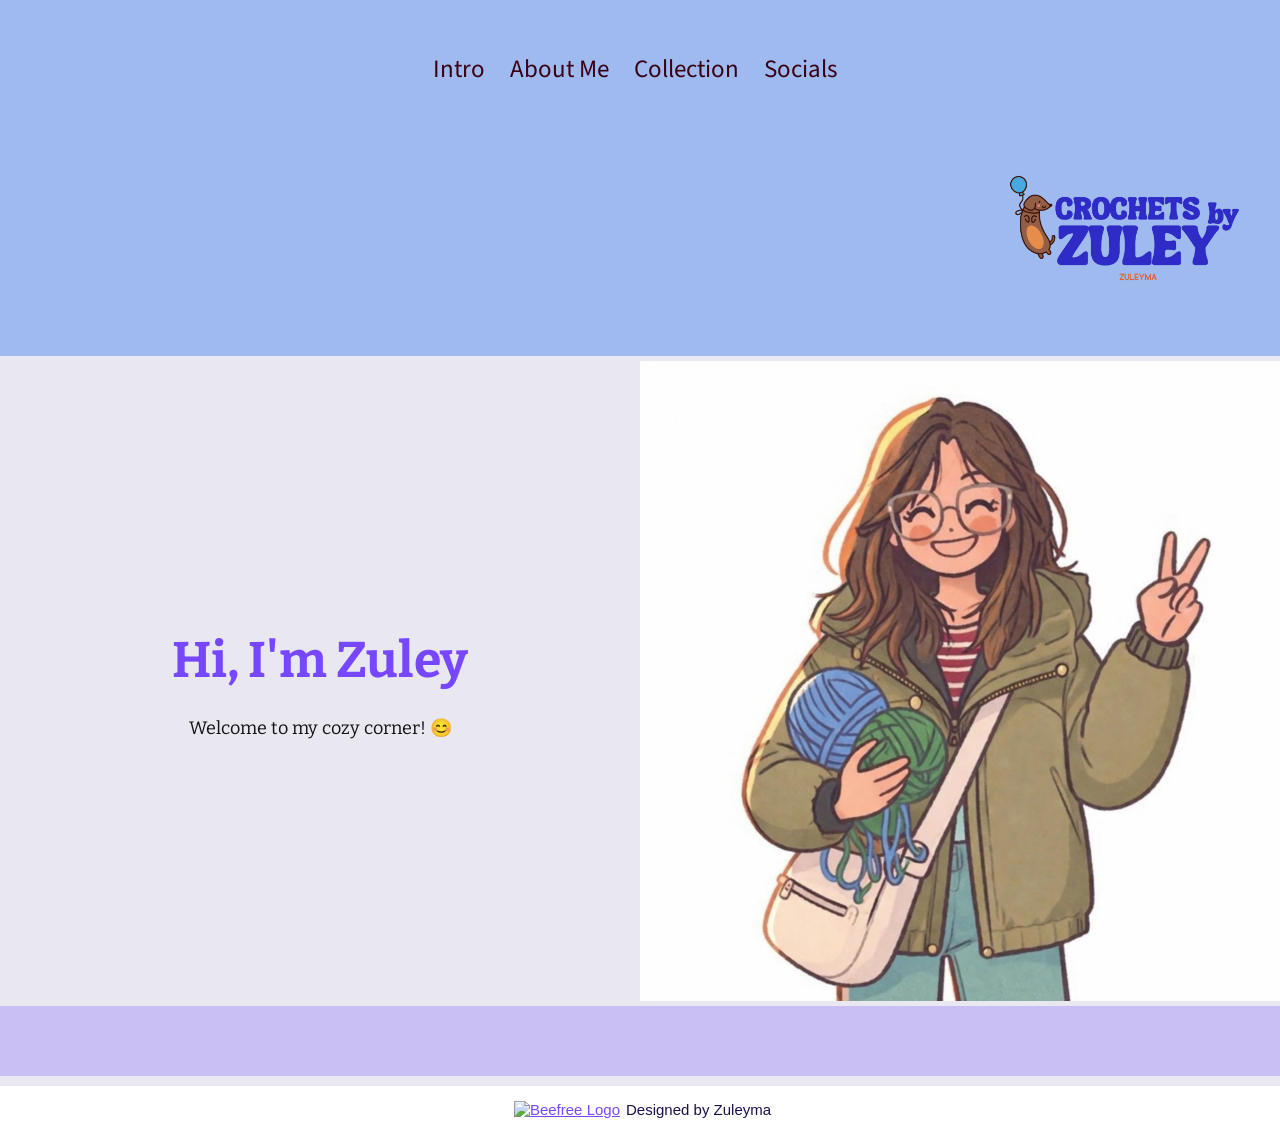
==== commit f4ef45b9: "Update index.html" ====
--- a/index.html
+++ b/index.html
@@ -796,12 +796,12 @@
               <div class="bee-icon bee-icon-last">
                 <div class="bee-content">
                   <div class="bee-icon-image">
-                    <a href="https://designedwithbeefree.com/" target="_blank" title="Designed with Beefree">
+                    <a href="zully" target="_blank" title="Designed by Zuleyma">
                       <img alt="Beefree Logo" height="32" src="28_Beefree-logo.png" width="auto" />
                     </a>
                   </div>
                   <div class="bee-icon-label bee-icon-label-right">
-                    <a href="https://designedwithbeefree.com/" target="_blank" title="Designed with Beefree">Designed with Beefree</a>
+                    <a href="Zully" target="_blank" title="Designed by Zuleyma">Designed by Zuleyma</a>
                   </div>
                 </div>
               </div>
--- a/styles.css
+++ b/styles.css
@@ -1,3 +1,3 @@
 html {
   scroll-behavior: smooth;
-}+}
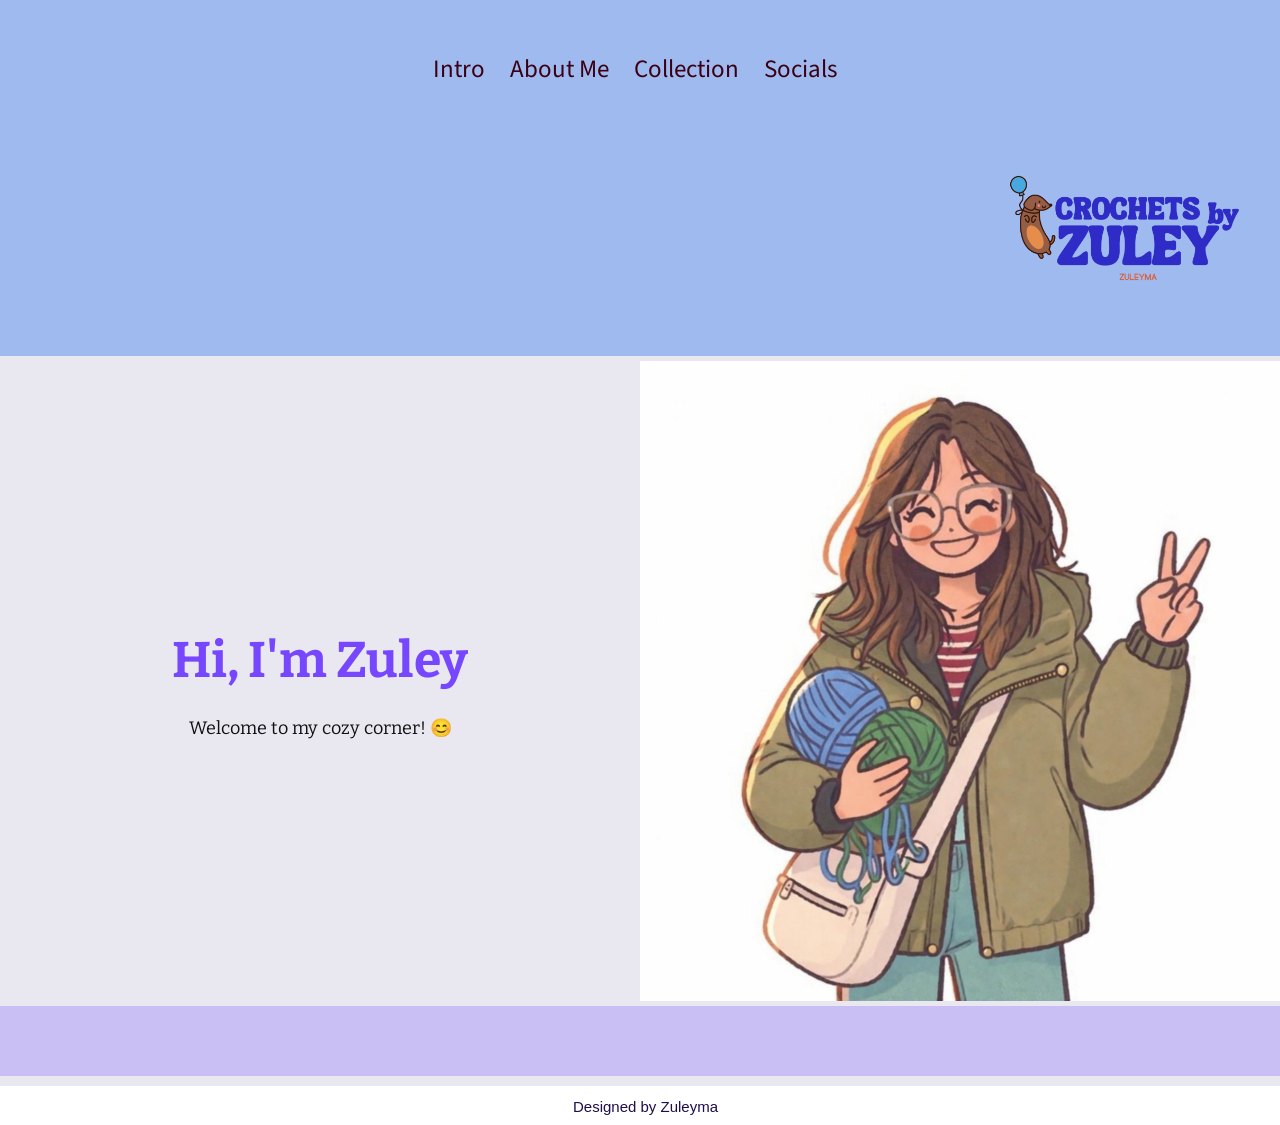
==== commit 5951d514: "Update index.html deleted 800 line" ====
--- a/index.html
+++ b/index.html
@@ -797,7 +797,7 @@
                 <div class="bee-content">
                   <div class="bee-icon-image">
                     <a href="zully" target="_blank" title="Designed by Zuleyma">
-                      <img alt="Beefree Logo" height="32" src="28_Beefree-logo.png" width="auto" />
+                      
                     </a>
                   </div>
                   <div class="bee-icon-label bee-icon-label-right">
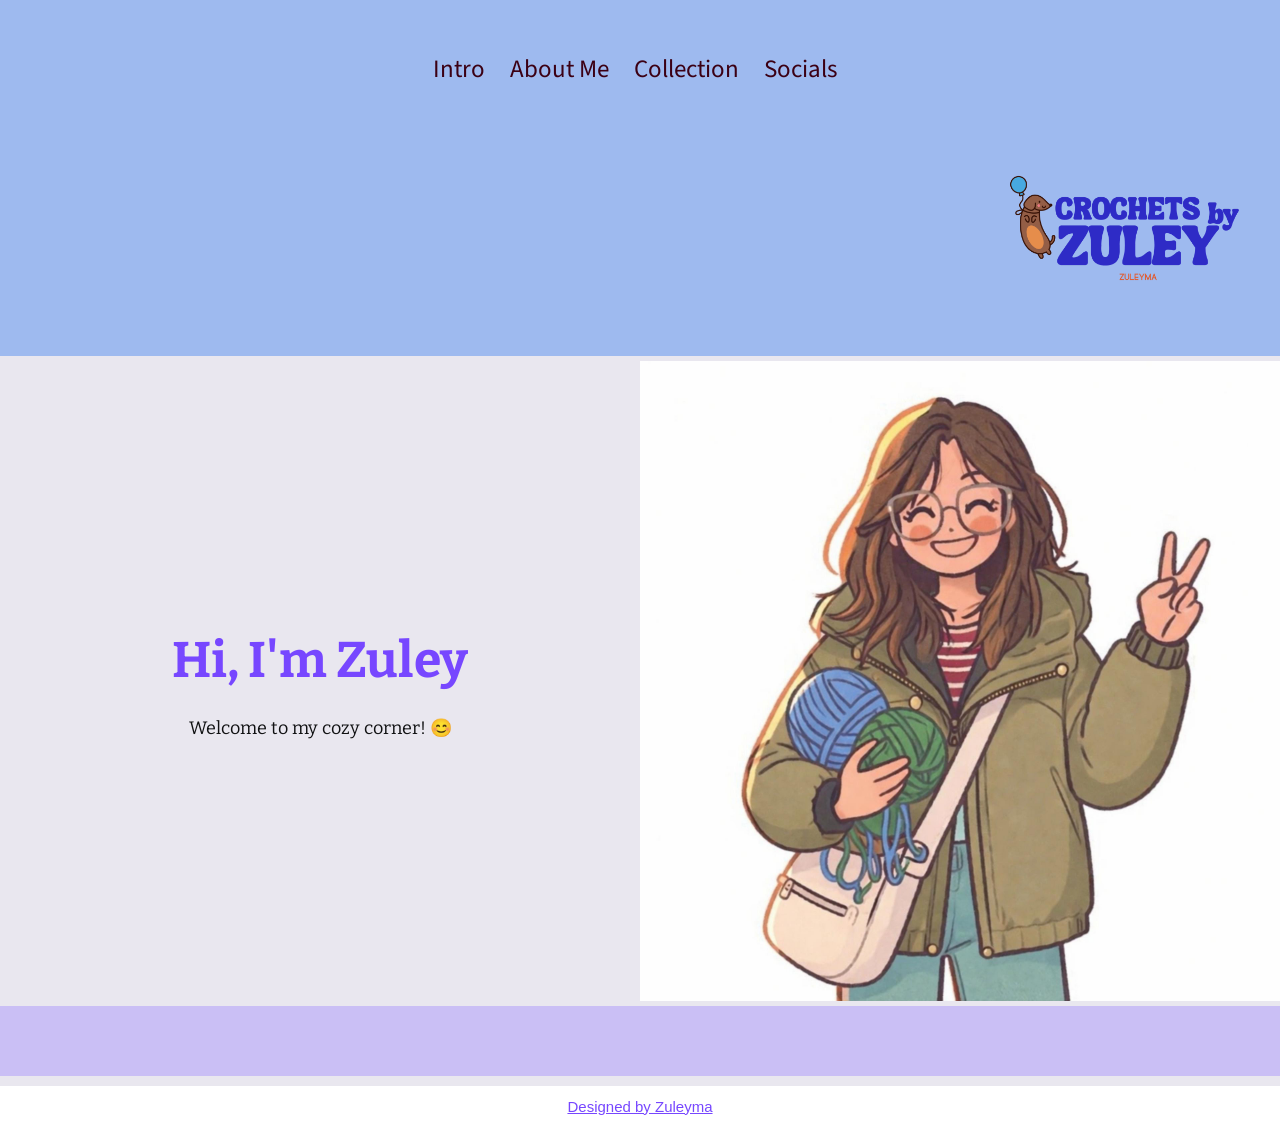
==== commit f7ed8af1: "Update index.html" ====
--- a/index.html
+++ b/index.html
@@ -795,12 +795,12 @@
             <div>
               <div class="bee-icon bee-icon-last">
                 <div class="bee-content">
-                  <div class="bee-icon-image">
+                  <div class="">
                     <a href="zully" target="_blank" title="Designed by Zuleyma">
                       
                     </a>
                   </div>
-                  <div class="bee-icon-label bee-icon-label-right">
+                  <div class="">
                     <a href="Zully" target="_blank" title="Designed by Zuleyma">Designed by Zuleyma</a>
                   </div>
                 </div>
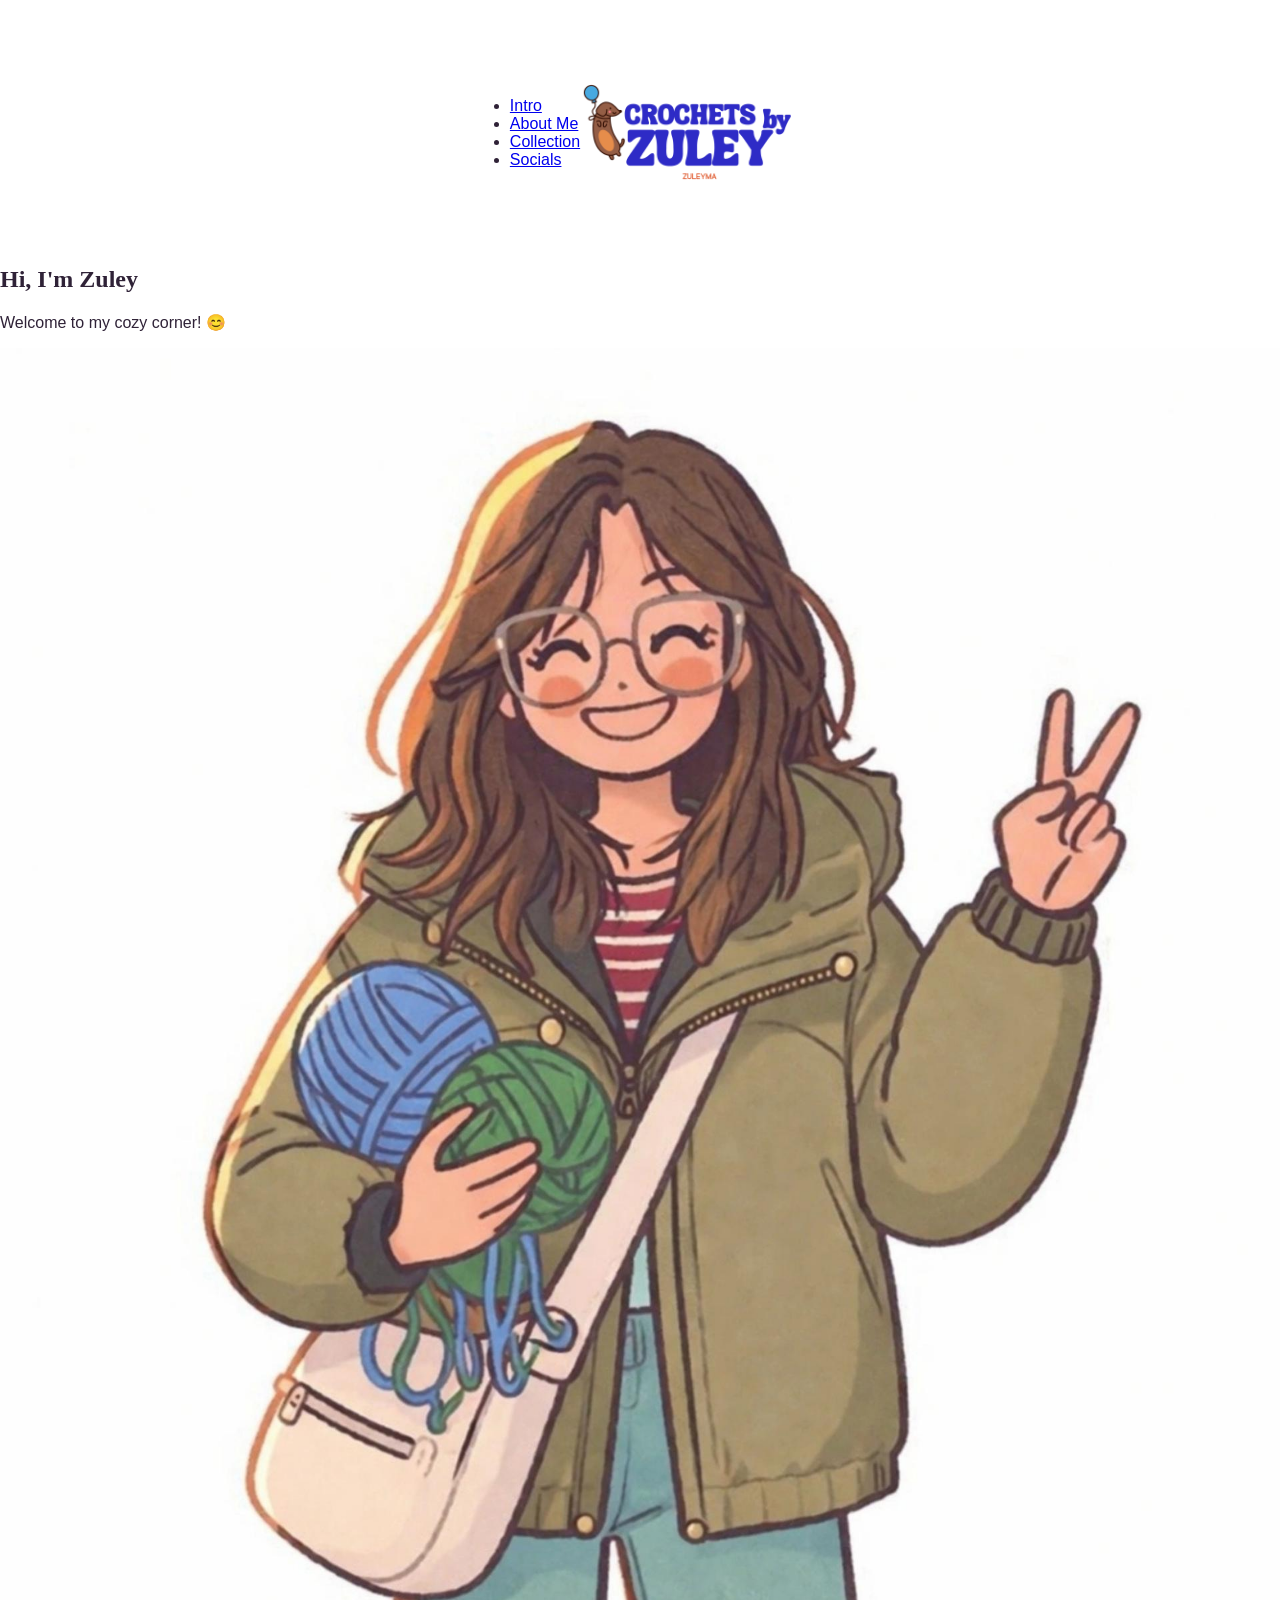
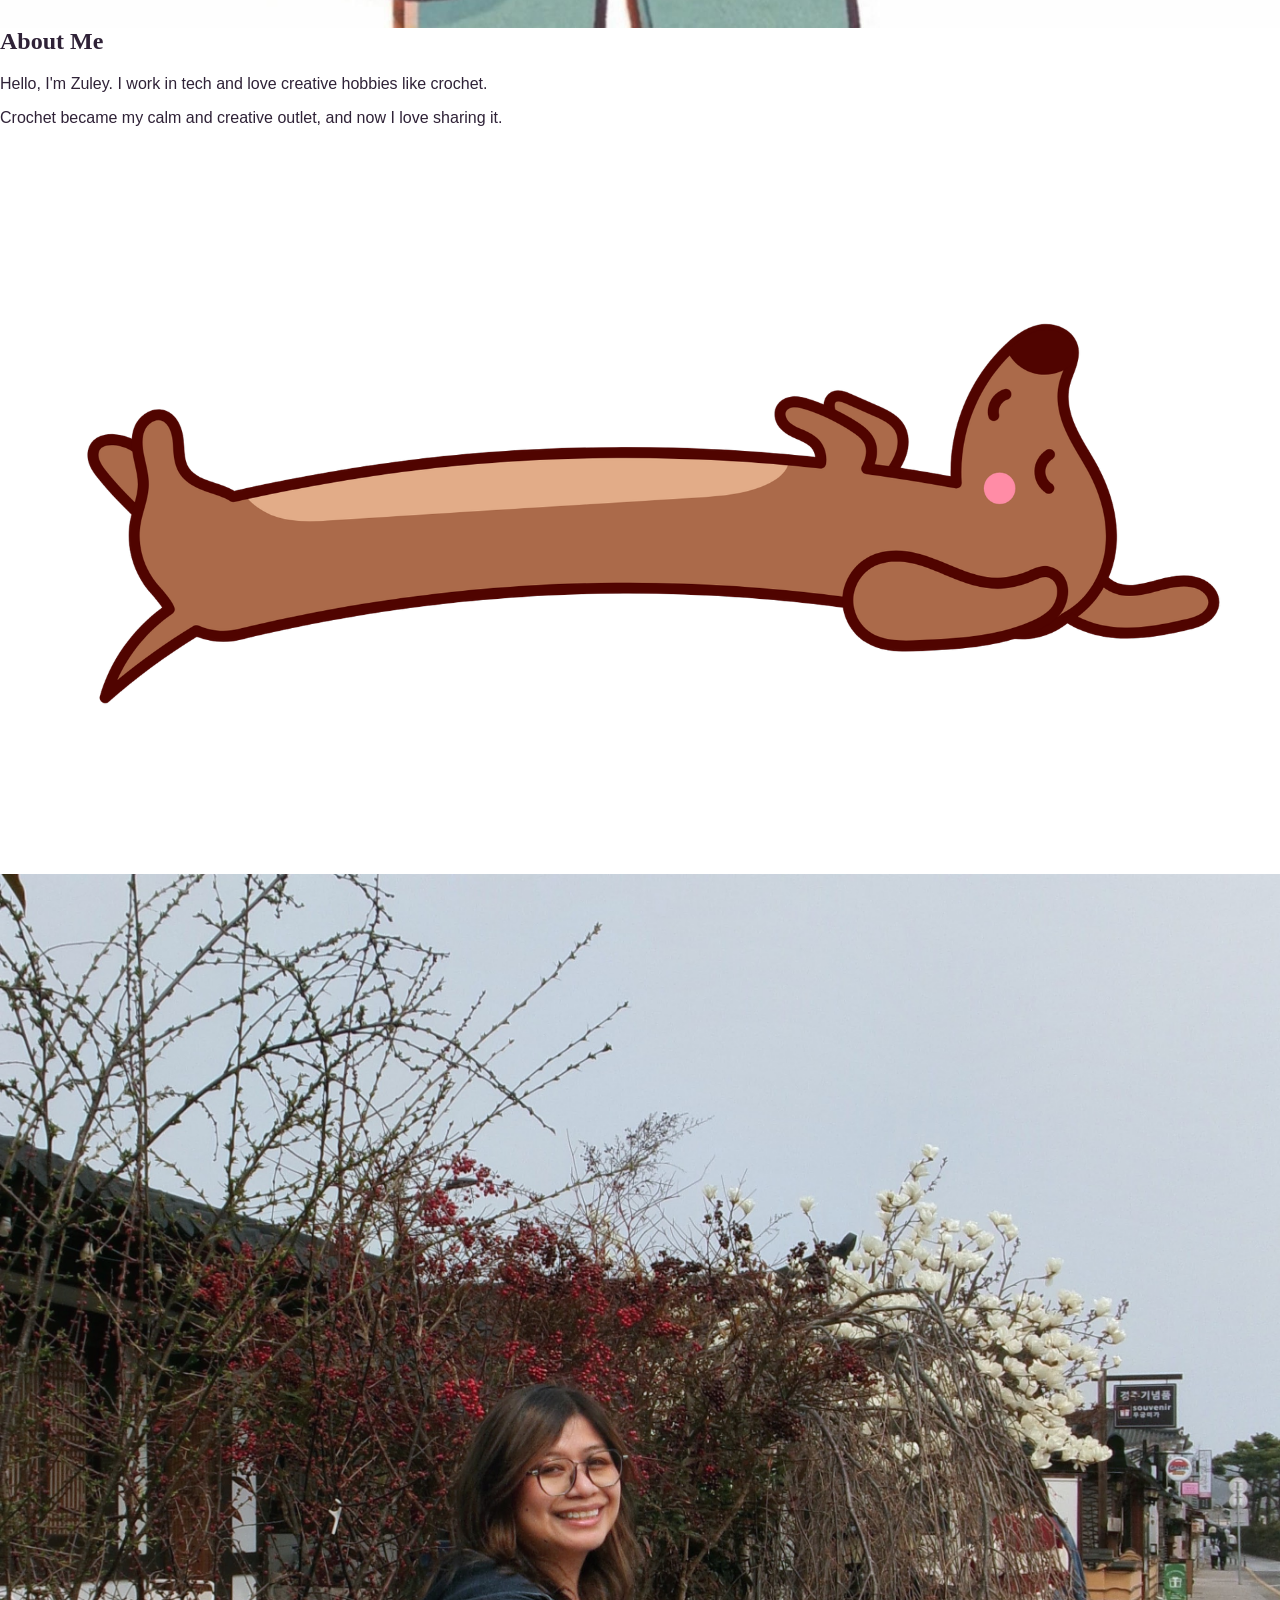
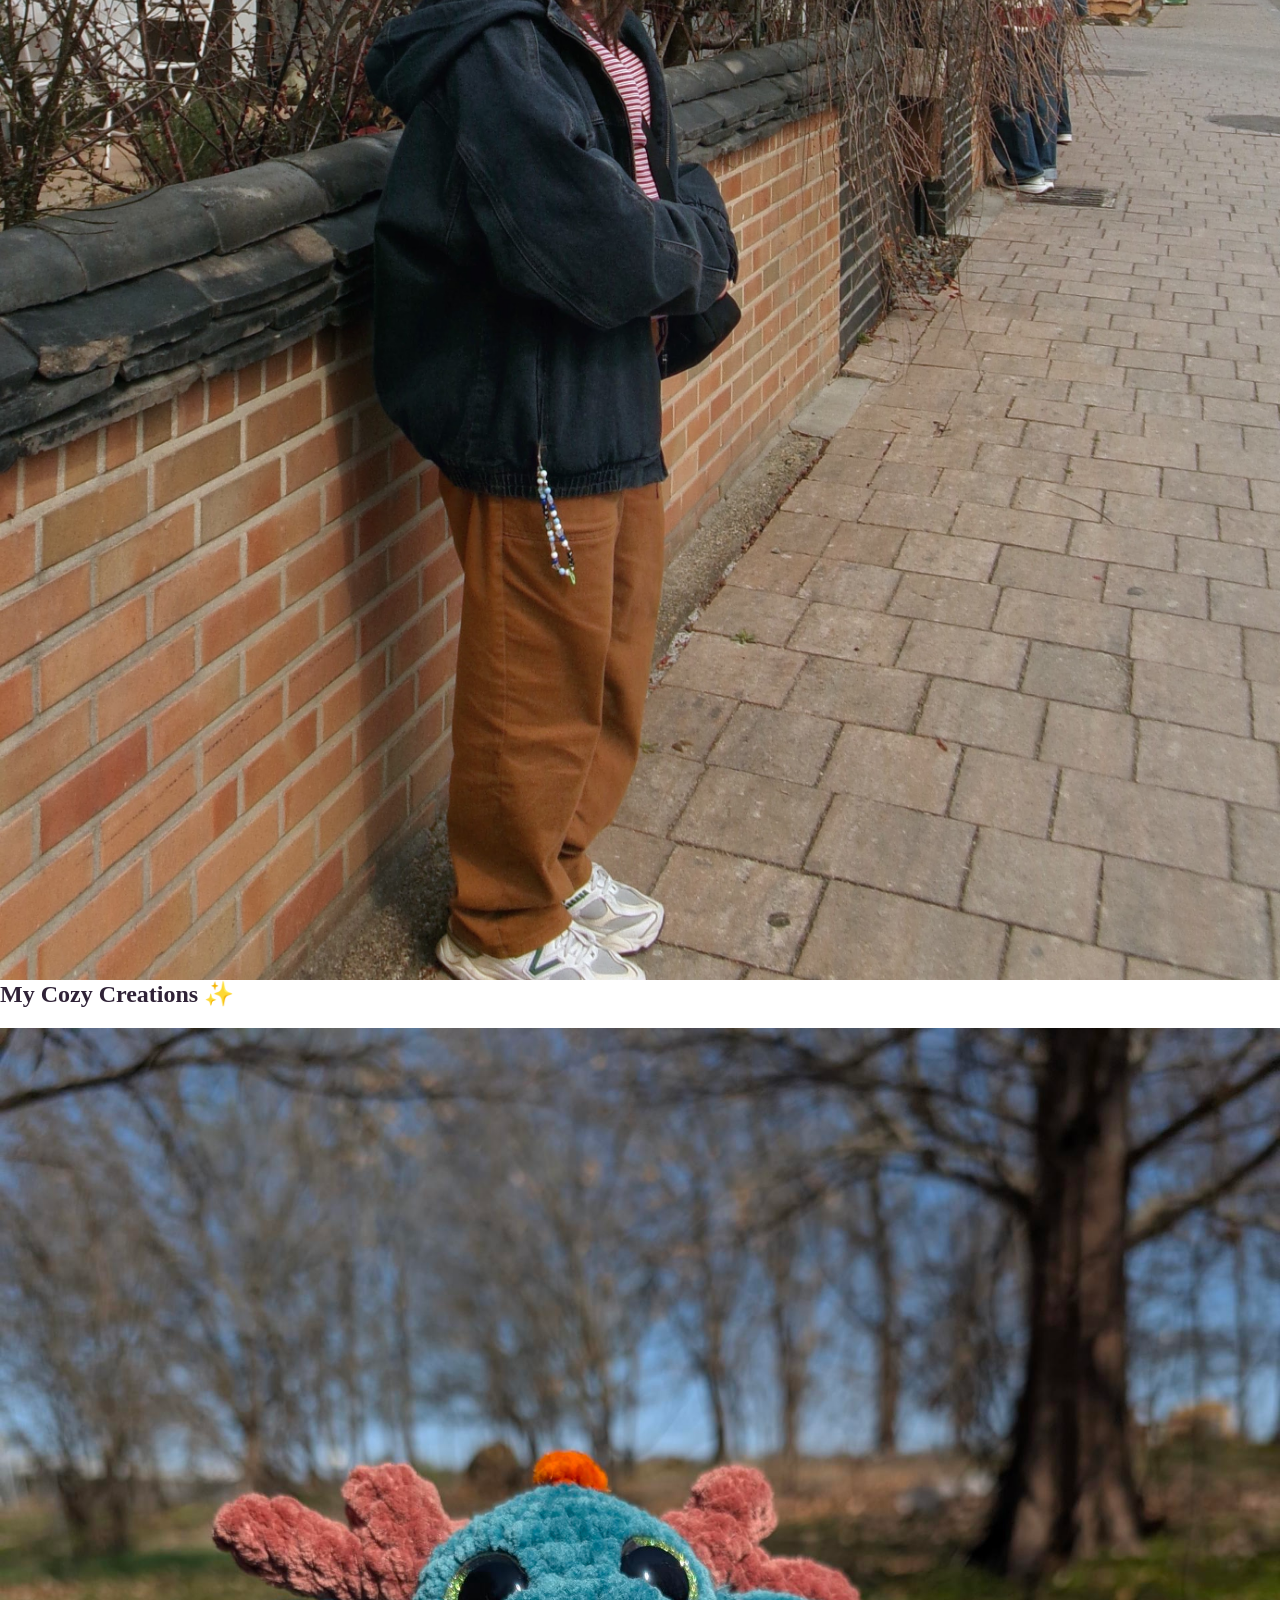
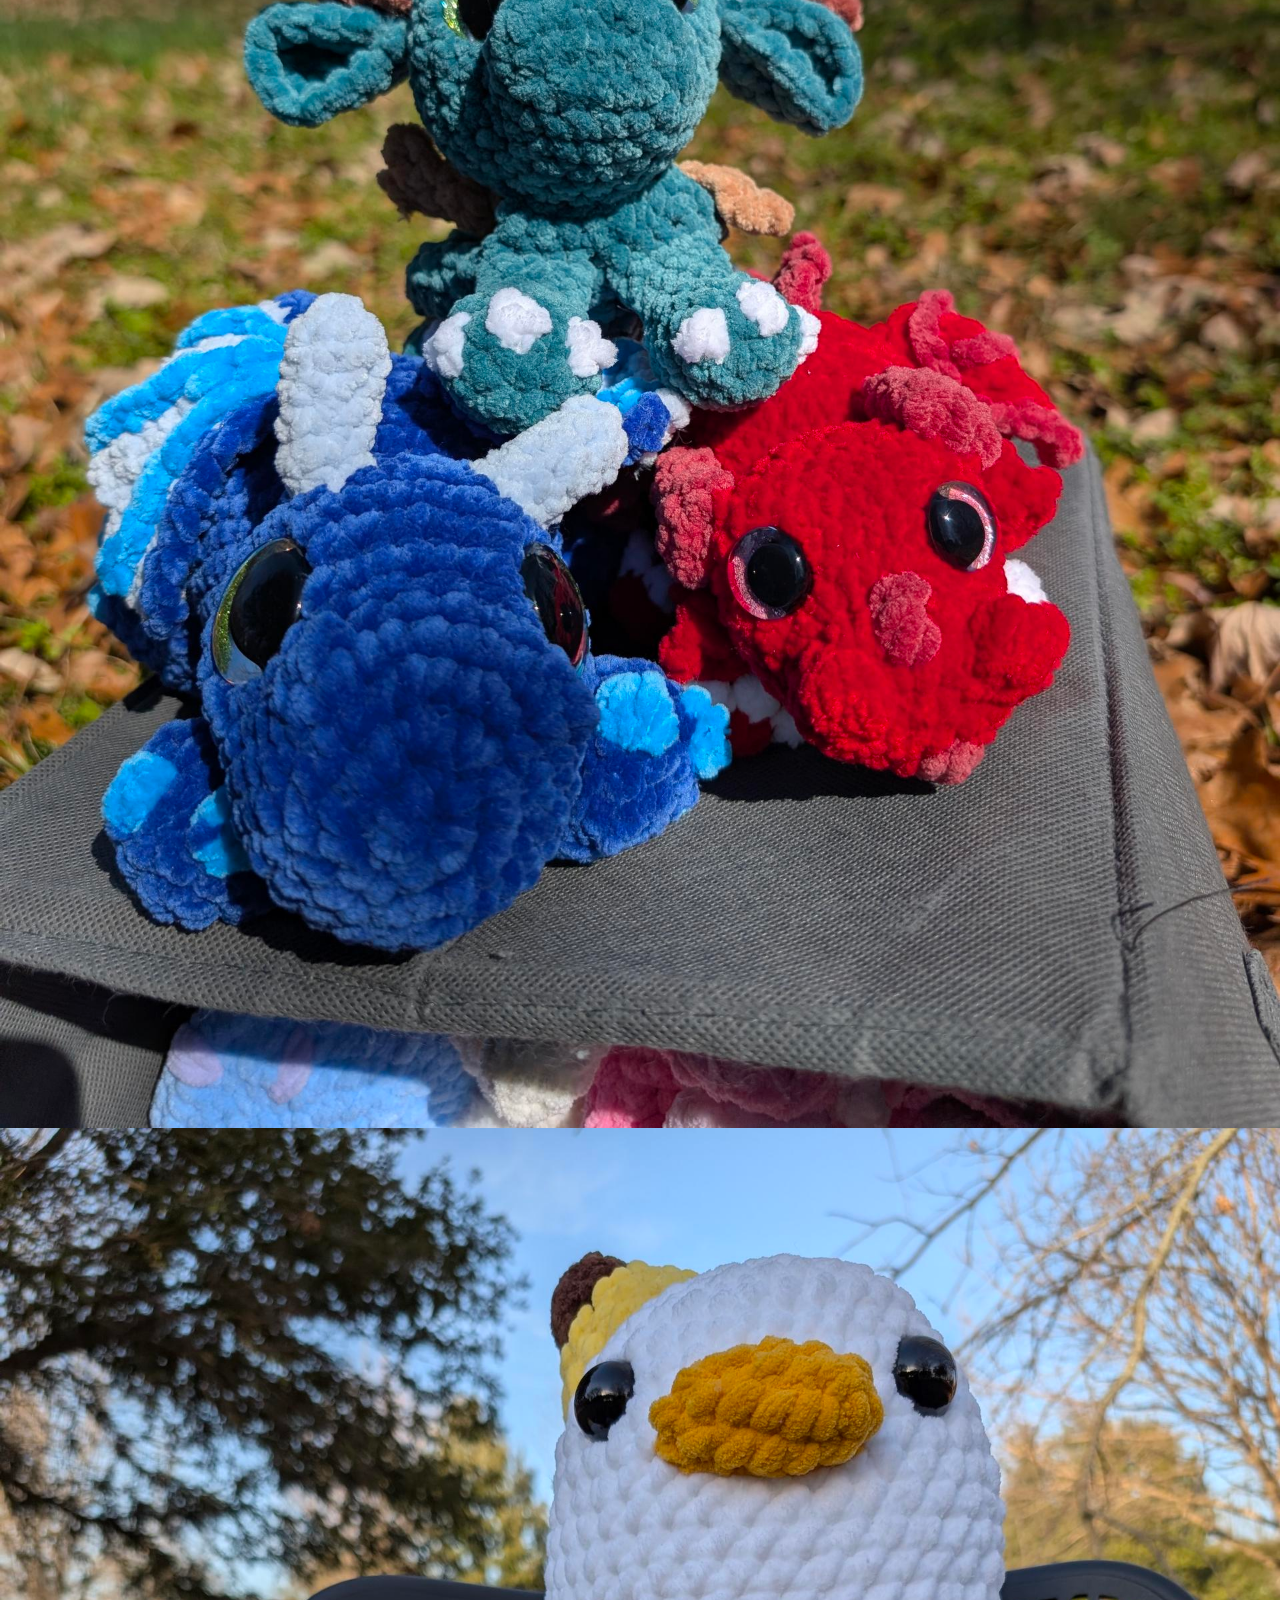
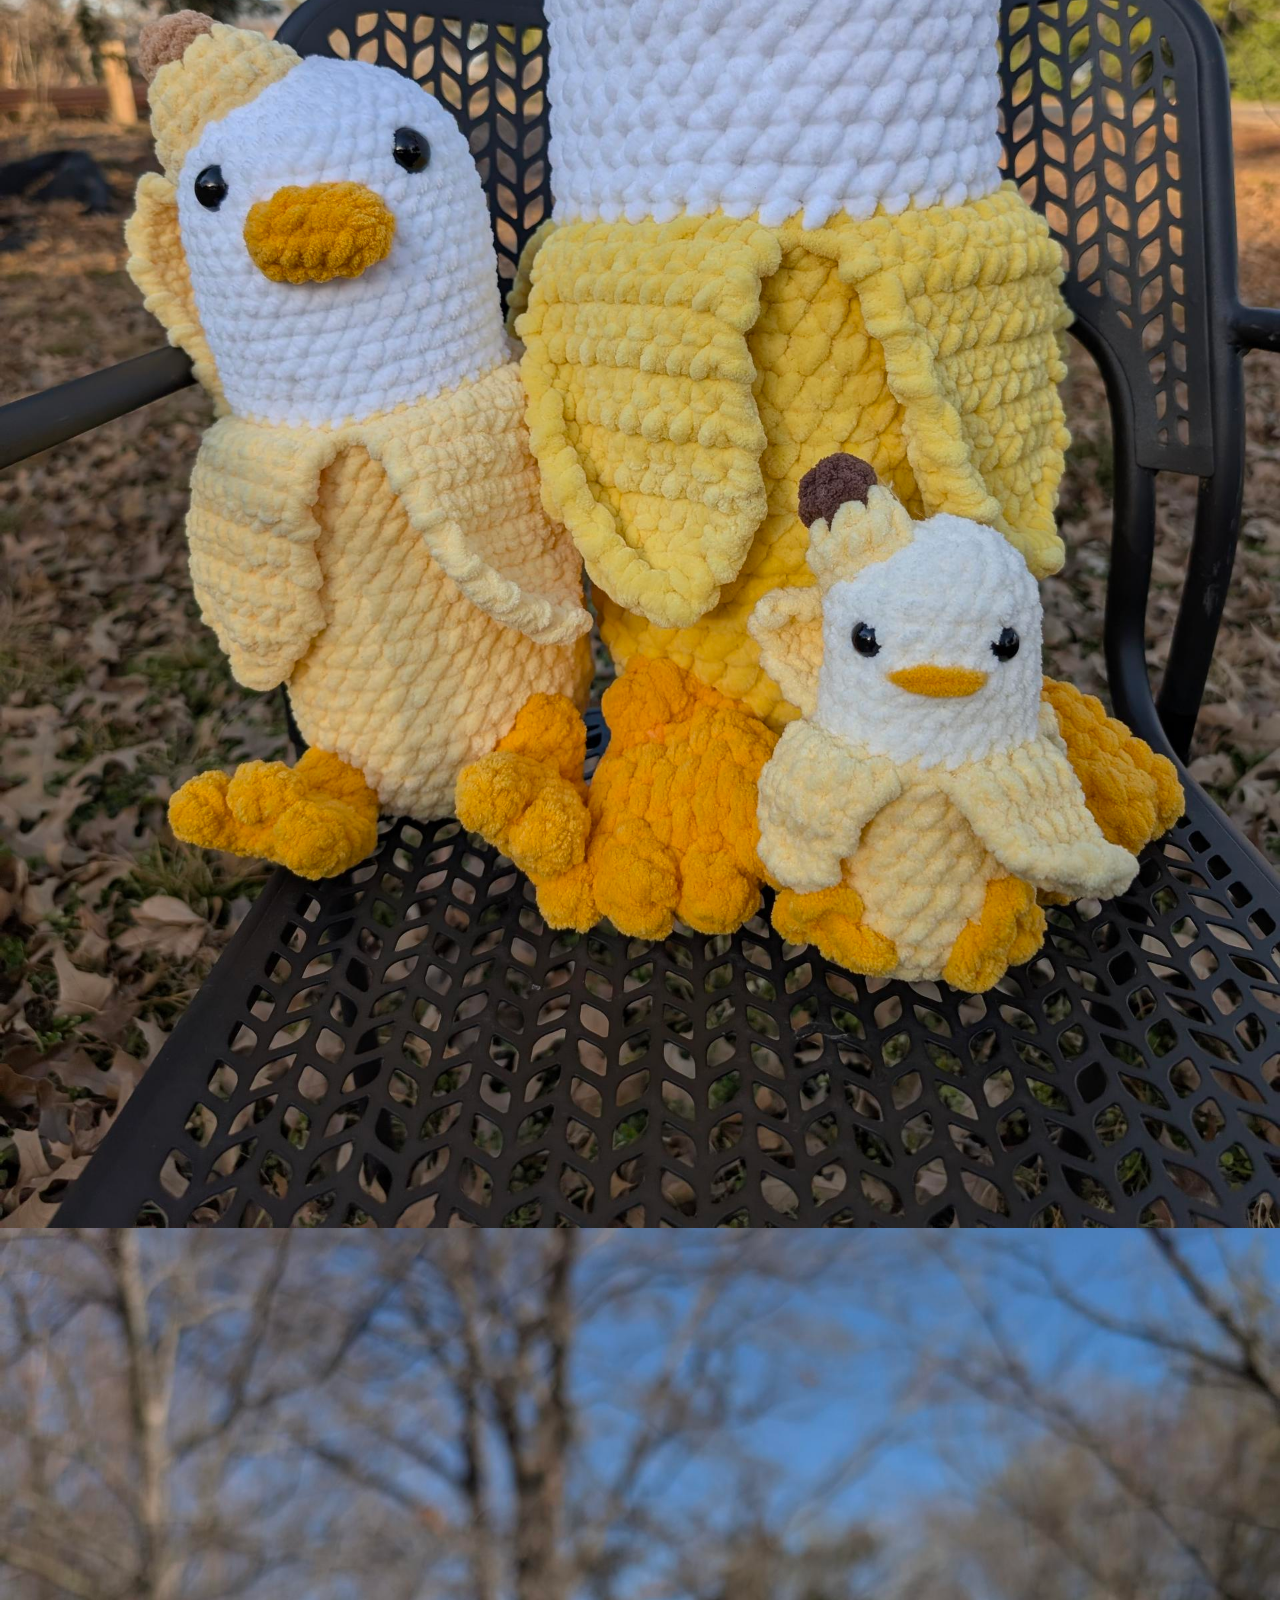
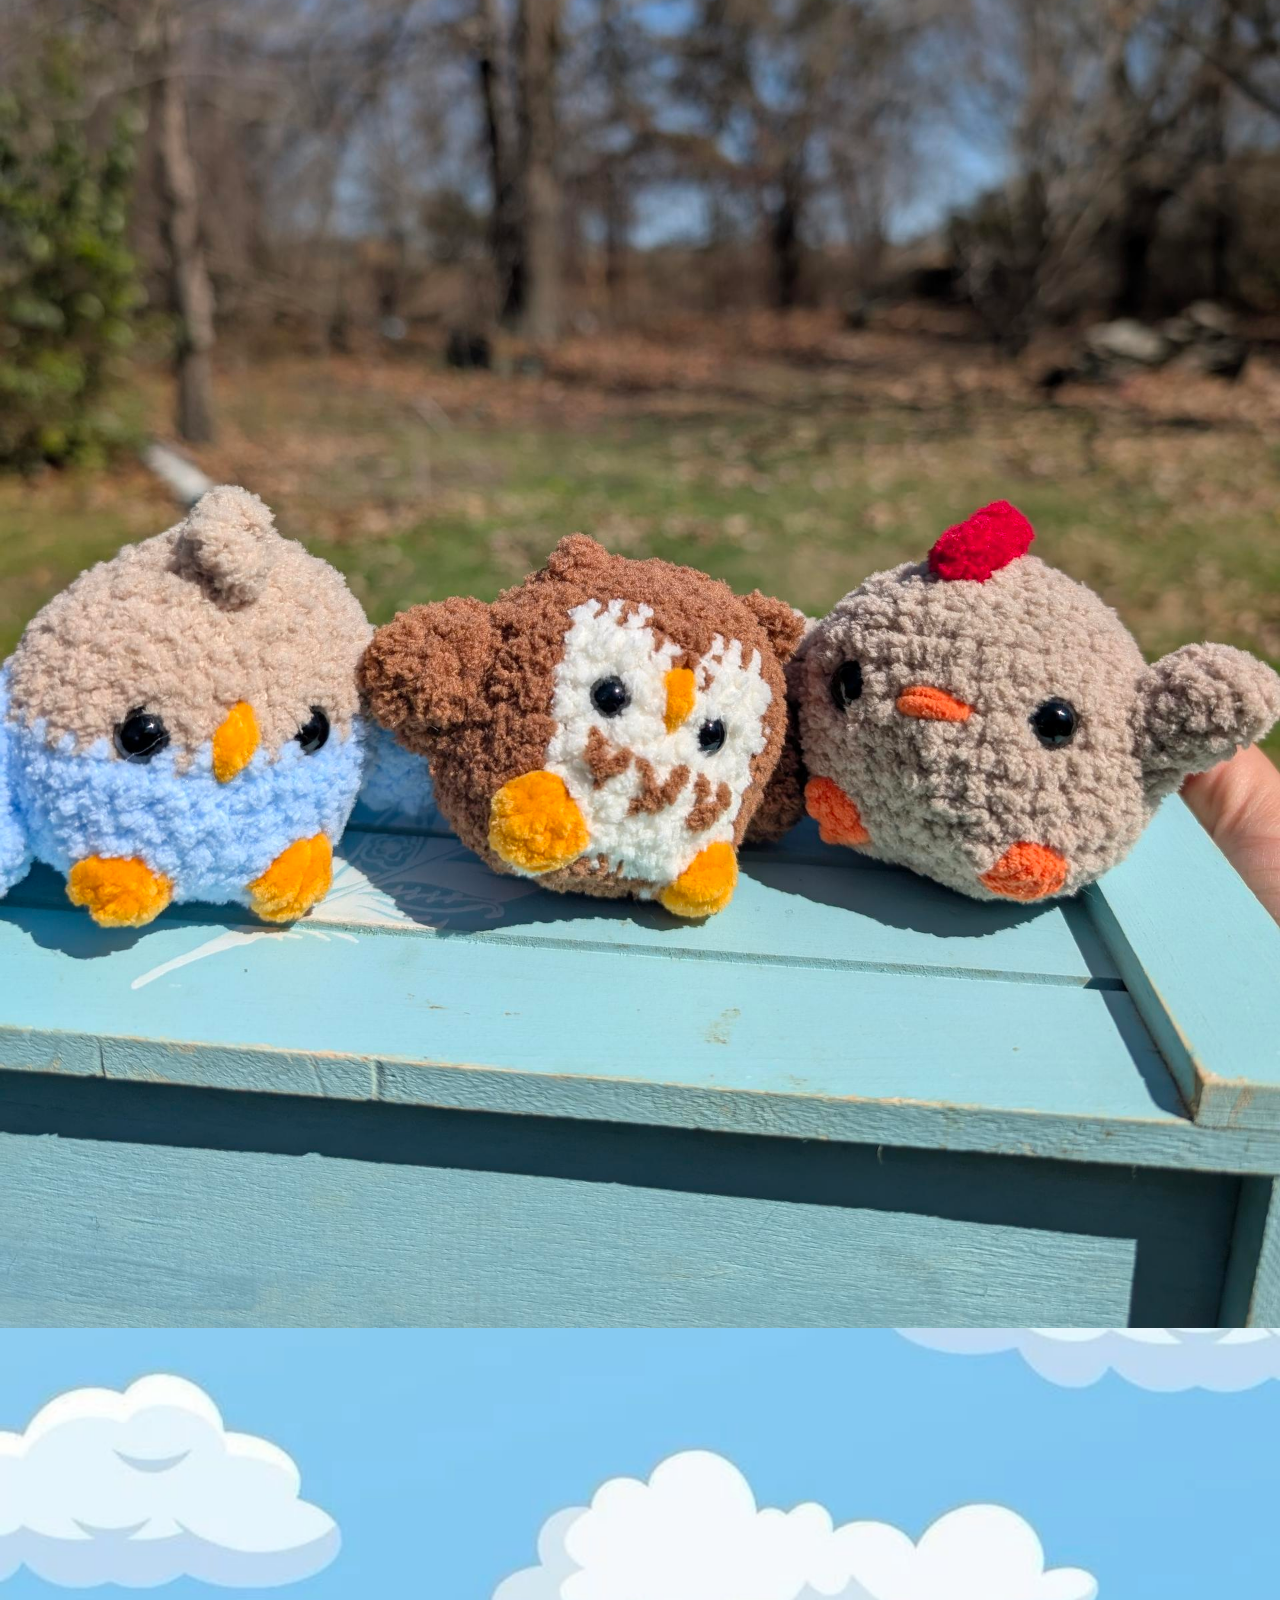
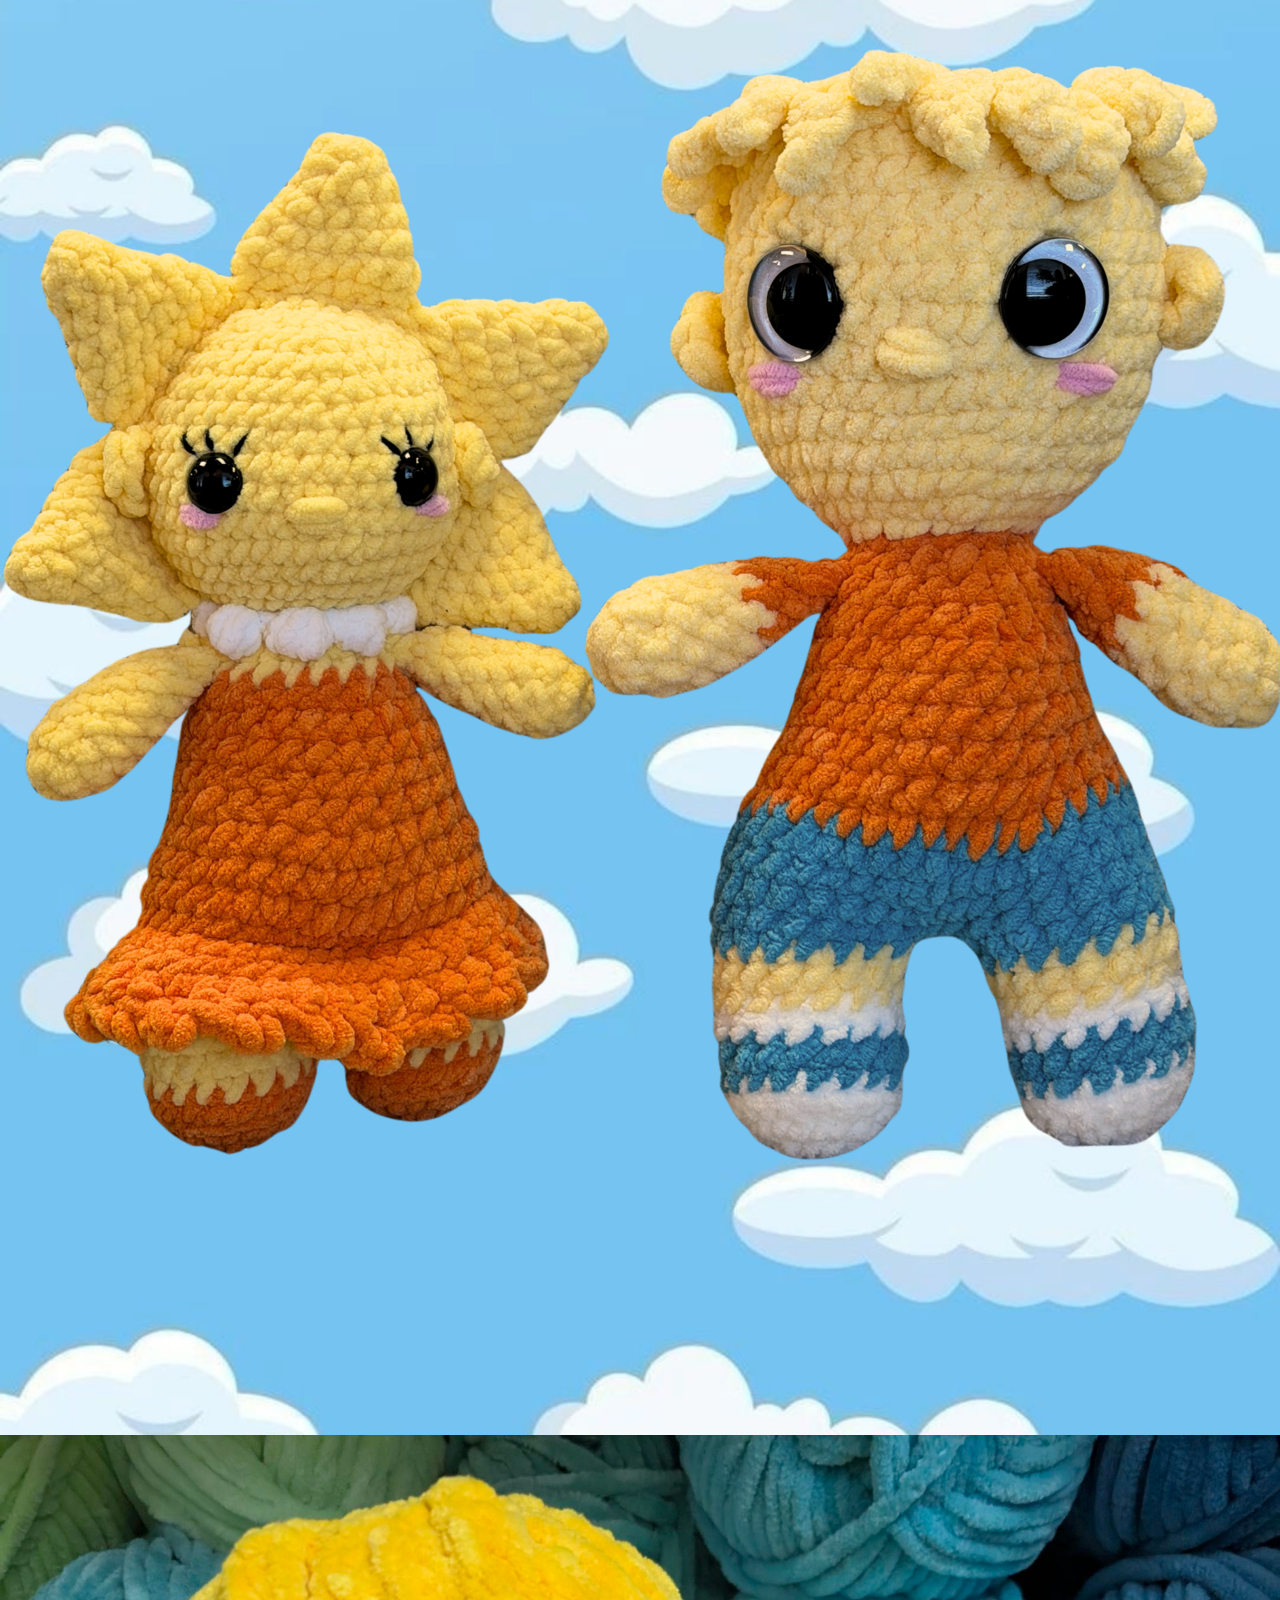
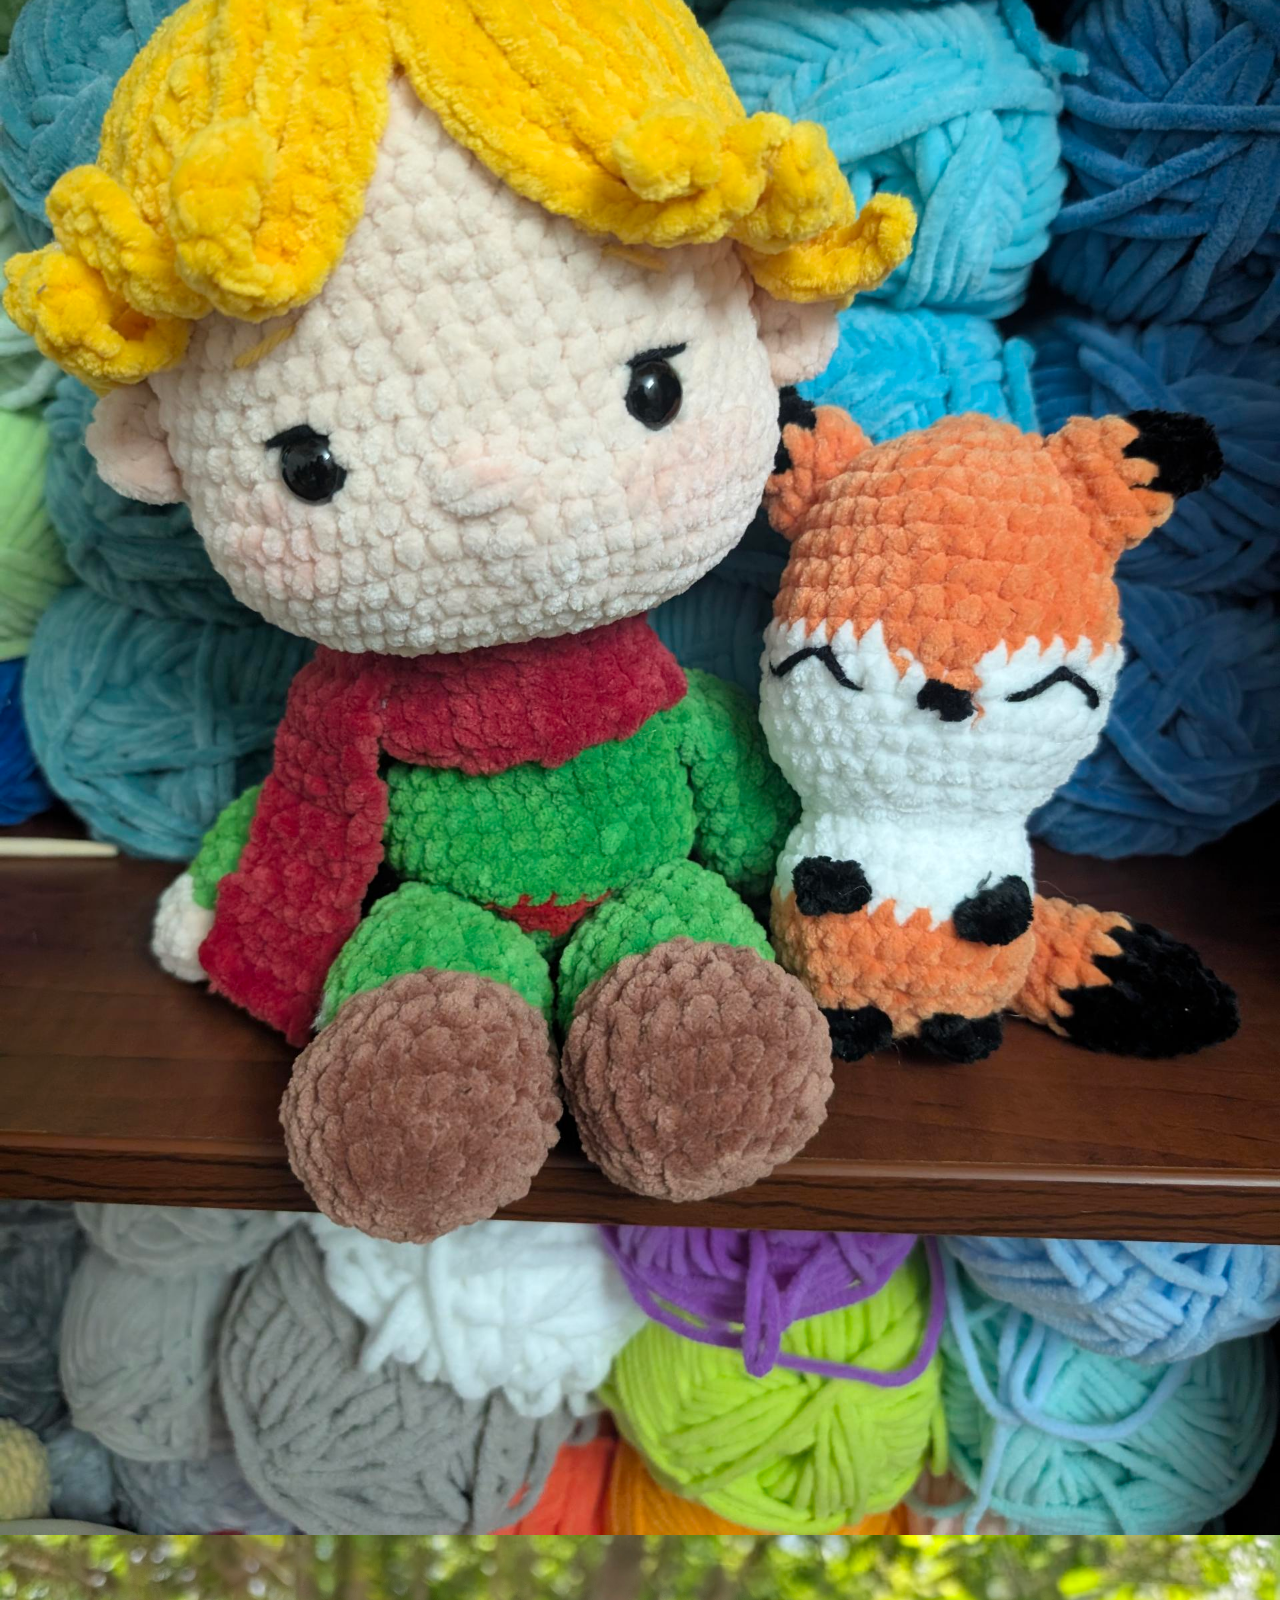
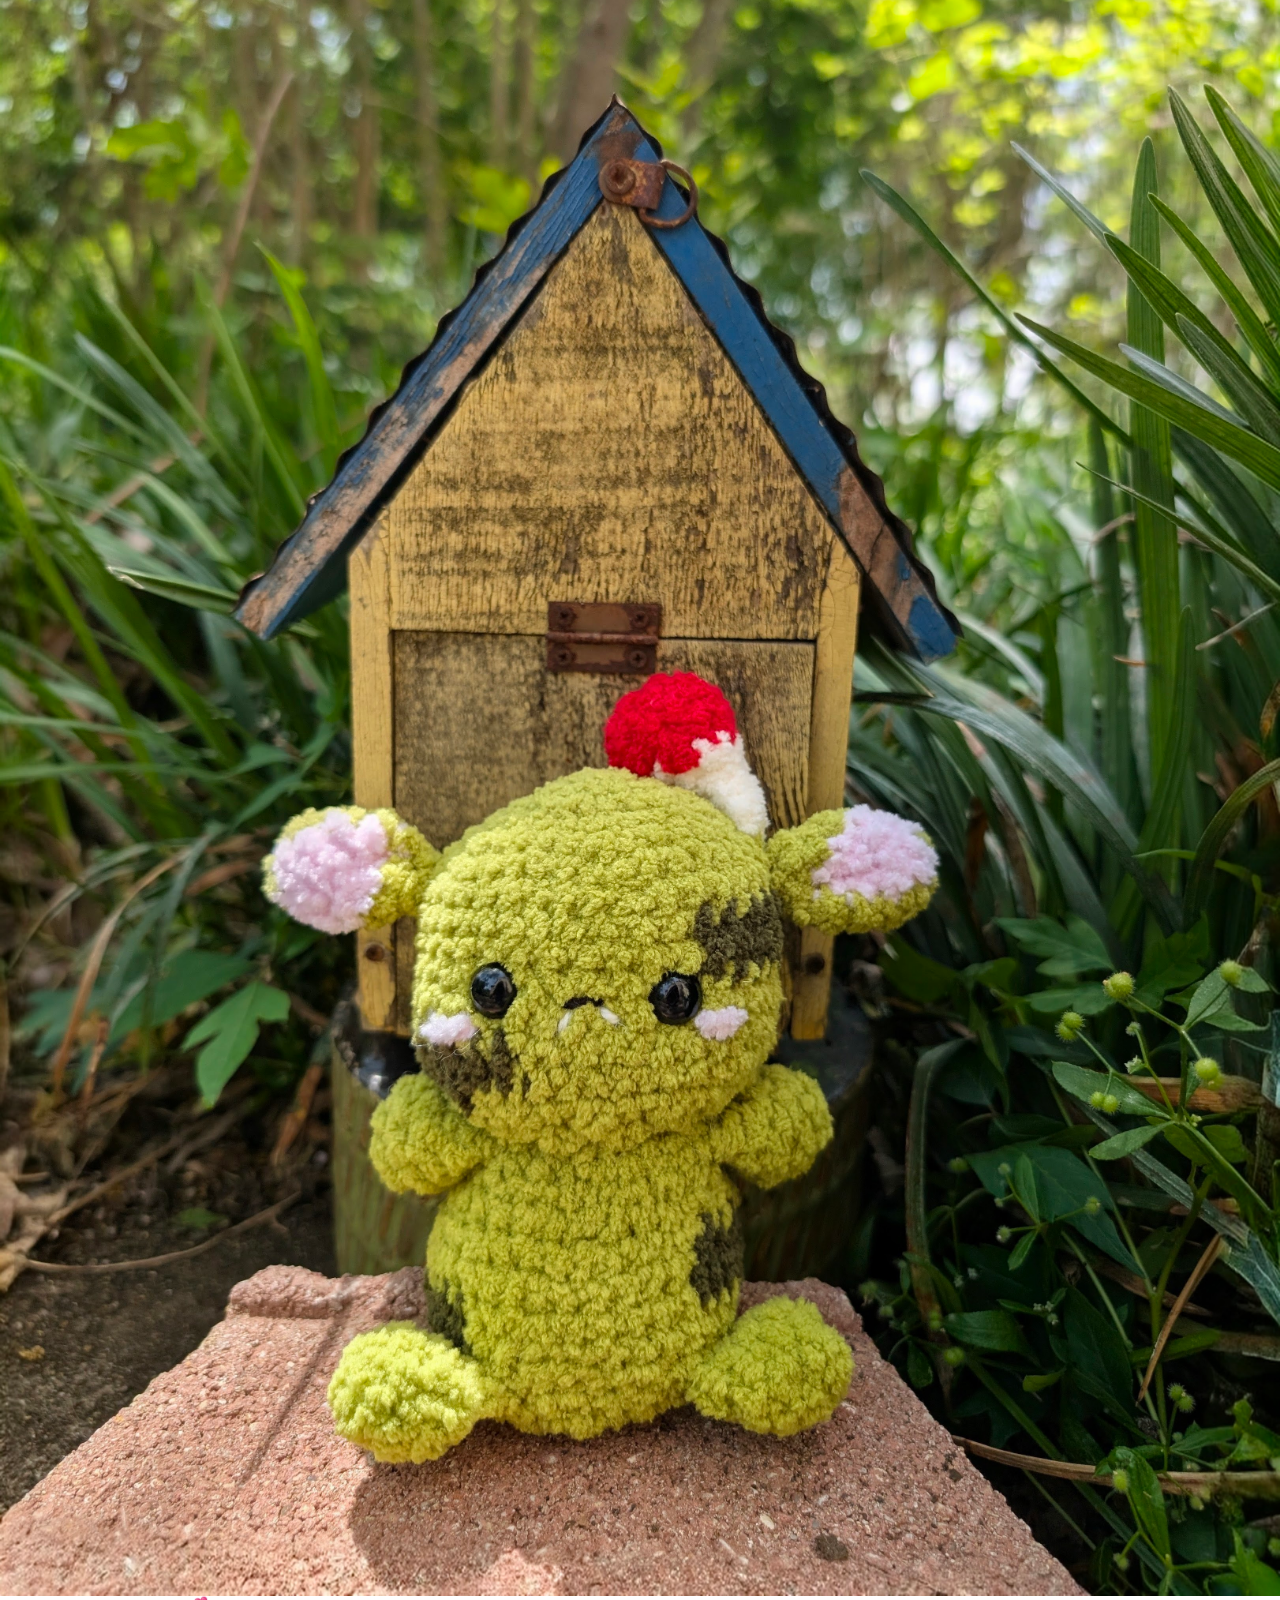
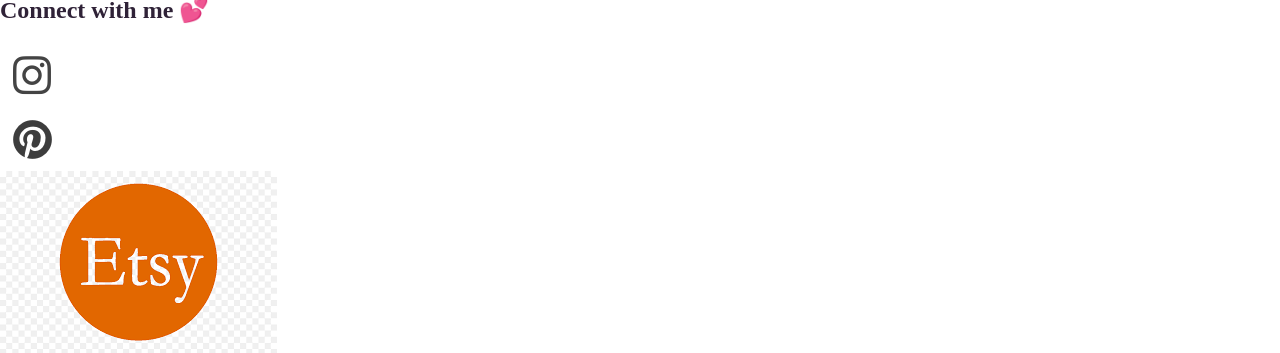
==== commit 13ec6f1e: "Update index.html Changed code" ====
--- a/index.html
+++ b/index.html
@@ -1,818 +1,76 @@
 <!DOCTYPE html>
 <html lang="en">
 <head>
+  <meta charset="UTF-8">
+  <meta name="viewport" content="width=device-width, initial-scale=1.0">
   <title>Crochets by Zuley</title>
-  <meta content="summary_large_image" name="twitter:card" />
-  <meta content="website" property="og:type" />
-  <meta content="" property="og:description" />
-  <meta content="" property="og:url" />
-  <meta content="1_14307024_large.jpg" property="og:image" />
-  <meta content="Crochets by Zuley" property="og:title" />
-  <meta content="Crochet portfolio and cozy creations by Zuley." name="description" />
-  <meta charset="utf-8" />
-  <meta content="width=device-width, initial-scale=1.0" name="viewport" />
-  <link href="https://fonts.googleapis.com/css2?family=Bitter:wght@100;200;300;400;500;600;700;800;900" rel="stylesheet" type="text/css" />
-  <link href="https://fonts.googleapis.com/css2?family=Source+Sans+Pro:wght@100;200;300;400;500;600;700;800;900" rel="stylesheet" type="text/css" />
-  <link rel="stylesheet" href="styles.css" />
-  <style>
-    .bee-row,
-    .bee-row-content {
-      position: relative;
-    }
 
-    .bee-menu .bee-hamburger-controls span,
-    .bee-page-container,
-    .bee-row-1,
-    .bee-row-1 .bee-row-content,
-    .bee-row-2,
-    .bee-row-3,
-    .bee-row-5,
-    .bee-row-9 {
-      background-repeat: no-repeat;
-    }
-
-    body {
-      background-color: #ffffff;
-      color: #000000;
-      font-family: Bitter, Georgia, Times, "Times New Roman", serif;
-    }
-
-    .bee-page-container {
-      background-image: none;
-      background-position: top left;
-      background-size: auto;
-    }
-
-    .bee-row-2 .bee-col-1 .bee-block-2 a,
-    .bee-row-5 .bee-col-2 .bee-block-2 a,
-    a {
-      color: #7747ff;
-    }
-
-    * {
-      box-sizing: border-box;
-    }
-
-    body,
-    h1,
-    p {
-      margin: 0;
-    }
-
-    .bee-menu .bee-hamburger-trigger {
-      display: none;
-    }
-
-    .bee-row-content {
-      max-width: 1310px;
-      margin: 0 auto;
-      display: flex;
-    }
-
-    .bee-row-content .bee-col-w3 {
-      flex-basis: 25%;
-    }
-
-    .bee-row-content .bee-col-w6 {
-      flex-basis: 50%;
-    }
-
-    .bee-row-content .bee-col-w12 {
-      flex-basis: 100%;
-    }
-
-    .bee-icon .bee-icon-label-right a,
-    .bee-menu ul li a {
-      text-decoration: none;
-    }
-
-    .bee-image {
-      overflow: auto;
-    }
-
-    .bee-image .bee-center {
-      margin: 0 auto;
-    }
-
-    .bee-image .bee-right {
-      float: right;
-    }
-
-    .bee-row-1 .bee-col-1 .bee-block-2,
-    .bee-row-10 .bee-col-1 .bee-block-1,
-    .bee-row-10 .bee-col-2 .bee-block-1,
-    .bee-row-2 .bee-col-2 .bee-block-1,
-    .bee-row-3 .bee-col-1 .bee-block-3,
-    .bee-row-3 .bee-col-2 .bee-block-1,
-    .bee-row-5 .bee-col-1 .bee-block-1,
-    .bee-row-5 .bee-col-2 .bee-block-3,
-    .bee-row-6 .bee-col-1 .bee-block-1,
-    .bee-row-6 .bee-col-2 .bee-block-1,
-    .bee-row-6 .bee-col-3 .bee-block-1,
-    .bee-row-6 .bee-col-4 .bee-block-1,
-    .bee-row-7 .bee-col-1 .bee-block-1,
-    .bee-row-7 .bee-col-2 .bee-block-1,
-    .bee-row-7 .bee-col-3 .bee-block-1,
-    .bee-row-7 .bee-col-4 .bee-block-1,
-    .bee-row-8 .bee-col-1 .bee-block-1,
-    .bee-row-8 .bee-col-2 .bee-block-1,
-    .bee-row-8 .bee-col-3 .bee-block-1,
-    .bee-row-8 .bee-col-4 .bee-block-1 {
-      width: 100%;
-    }
-
-    .bee-row-2 .bee-col-1 .bee-block-1 h1,
-    .bee-row-3 .bee-col-1 .bee-block-1 h1 {
-      font-family: Bitter, Georgia, Times, "Times New Roman", serif;
-      text-align: center;
-      direction: ltr;
-      letter-spacing: normal;
-    }
-
-    .bee-icon {
-      display: inline-block;
-      vertical-align: middle;
-    }
-
-    .bee-icon .bee-content {
-      display: flex;
-      align-items: center;
-    }
-
-    .bee-image img {
-      display: block;
-      width: 100%;
-    }
-
-    .bee-menu .bee-hamburger-controls {
-      cursor: pointer;
-      display: inline-block;
-      position: relative;
-    }
-
-    .bee-menu .bee-hamburger-controls span {
-      display: block;
-      position: absolute;
-      top: 50%;
-      left: 50%;
-      background-size: 100%;
-      transition: 0.12s ease-in-out;
-    }
-
-    .bee-menu ul {
-      list-style-type: none;
-      margin: 0;
-      padding: 0;
-    }
-
-    .bee-menu ul.bee-horizontal li {
-      display: inline-block;
-    }
-
-    .bee-paragraph {
-      overflow-wrap: anywhere;
-    }
-
-    .bee-social .icon img {
-      max-height: 32px;
-    }
-
-    .bee-row-1 {
-      background-color: #9ebaef;
-    }
-
-    .bee-row-1 .bee-row-content {
-      border-radius: 0;
-      color: #000000;
-      padding-left: 20px;
-      padding-right: 20px;
-    }
-
-    .bee-row-1 .bee-col-1 .bee-block-1 {
-      color: #3b0014;
-      font-family: "Source Sans Pro", Tahoma, Verdana, Segoe, sans-serif;
-      font-size: 25px;
-      font-weight: 400;
-      padding: 10px;
-      text-align: center;
-    }
-
-    .bee-row-2,
-    .bee-row-5,
-    .bee-row-9 {
-      background-color: #e9e7ef;
-    }
-
-    .bee-row-11 .bee-row-content,
-    .bee-row-2 .bee-row-content,
-    .bee-row-5 .bee-row-content {
-      background-repeat: no-repeat;
-      border-radius: 0;
-      color: #000000;
-    }
-
-    .bee-row-2 .bee-col-1,
-    .bee-row-2 .bee-col-2,
-    .bee-row-5 .bee-col-1,
-    .bee-row-5 .bee-col-2 {
-      padding-bottom: 5px;
-      padding-top: 5px;
-      display: flex;
-      flex-direction: column;
-      justify-content: center;
-    }
-
-    .bee-row-2 .bee-col-1 .bee-block-1 {
-      padding: 10px;
-      text-align: center;
-      width: 100%;
-    }
-
-    .bee-row-2 .bee-col-1 .bee-block-2,
-    .bee-row-5 .bee-col-2 .bee-block-2 {
-      padding: 10px;
-    }
-
-    .bee-row-3 {
-      background-color: #9ebaef;
-      background-image: url("2_2bl_1.png");
-      background-position: top center;
-      background-size: auto;
-    }
-
-    .bee-row-6,
-    .bee-row-7,
-    .bee-row-8 {
-      background-image: url("2_2bl_1.png");
-      background-repeat: no-repeat;
-      background-size: cover;
-    }
-
-    .bee-row-3 .bee-row-content {
-      background-repeat: no-repeat;
-      background-size: auto;
-      border-radius: 0;
-      color: #000000;
-      padding: 60px 60px 25px;
-    }
-
-    .bee-row-3 .bee-col-1 {
-      padding: 5px 60px 60px 20px;
-    }
-
-    .bee-row-3 .bee-col-1 .bee-block-1 {
-      padding-left: 35px;
-      padding-right: 10px;
-      padding-top: 10px;
-      text-align: center;
-      width: 100%;
-    }
-
-    .bee-row-3 .bee-col-1 .bee-block-2 {
-      padding: 10px 60px 10px 35px;
-    }
-
-    .bee-row-11 .bee-col-1,
-    .bee-row-12 .bee-col-1,
-    .bee-row-3 .bee-col-2,
-    .bee-row-4 .bee-col-1 {
-      padding-bottom: 5px;
-      padding-top: 5px;
-    }
-
-    .bee-row-4 {
-      background-color: #cabff5;
-      background-repeat: no-repeat;
-    }
-
-    .bee-row-4 .bee-row-content {
-      background-repeat: no-repeat;
-      border-radius: 0;
-      color: #000000;
-      padding-top: 60px;
-    }
-
-    .bee-row-5 .bee-col-2 .bee-block-1 {
-      padding: 15px;
-      text-align: center;
-      width: 100%;
-    }
-
-    .bee-row-6 .bee-row-content,
-    .bee-row-7 .bee-row-content,
-    .bee-row-8 .bee-row-content {
-      background-repeat: no-repeat;
-      background-size: auto;
-      border-radius: 0;
-      color: #000000;
-      padding-left: 30px;
-      padding-right: 30px;
-      padding-top: 60px;
-    }
-
-    .bee-row-6 .bee-col-1,
-    .bee-row-7 .bee-col-1,
-    .bee-row-8 .bee-col-1 {
-      padding: 10px 20px 10px 10px;
-    }
-
-    .bee-row-6 .bee-col-2,
-    .bee-row-6 .bee-col-3,
-    .bee-row-6 .bee-col-4,
-    .bee-row-7 .bee-col-2,
-    .bee-row-7 .bee-col-3,
-    .bee-row-7 .bee-col-4,
-    .bee-row-8 .bee-col-2,
-    .bee-row-8 .bee-col-3,
-    .bee-row-8 .bee-col-4 {
-      padding: 5px 20px 5px 10px;
-    }
-
-    .bee-row-8 {
-      background-color: #f5e6cd;
-    }
-
-    .bee-row-10,
-    .bee-row-10 .bee-row-content {
-      background-repeat: no-repeat;
-      background-size: auto;
-    }
-
-    .bee-row-9 .bee-row-content {
-      background-repeat: no-repeat;
-      border-bottom: 0 solid #6495ed;
-      border-left: 0 solid #6495ed;
-      border-radius: 0;
-      border-right: 0 solid #6495ed;
-      border-top: 0 solid #6495ed;
-      color: #000000;
-    }
-
-    .bee-row-9 .bee-col-1 {
-      padding: 5px;
-      display: flex;
-      flex-direction: column;
-      justify-content: center;
-    }
-
-    .bee-row-10 {
-      background-color: #f0d8e9;
-    }
-
-    .bee-row-10 .bee-row-content {
-      border-radius: 0;
-      color: #000000;
-      padding-bottom: 60px;
-      padding-top: 60px;
-    }
-
-    .bee-row-10 .bee-col-1 {
-      padding-left: 60px;
-      display: flex;
-      flex-direction: column;
-      justify-content: center;
-      border-radius: 0 25px 25px 0;
-    }
-
-    .bee-row-10 .bee-col-2 {
-      background-color: #fffcf0;
-      padding-left: 60px;
-      padding-right: 60px;
-      display: flex;
-      flex-direction: column;
-      justify-content: center;
-      border-radius: 0 25px 25px 0;
-    }
-
-    .bee-row-12,
-    .bee-row-12 .bee-row-content {
-      background-color: #ffffff;
-      background-repeat: no-repeat;
-    }
-
-    .bee-row-11 {
-      background-repeat: no-repeat;
-    }
-
-    .bee-row-11 .bee-col-1 .bee-block-1 {
-      padding: 10px;
-      text-align: center;
-    }
-
-    .bee-row-12 .bee-row-content {
-      color: #000000;
-    }
-
-    .bee-row-12 .bee-col-1 .bee-block-1 {
-      color: #1e0e4b;
-      font-family: Inter, sans-serif;
-      font-size: 15px;
-      padding-bottom: 5px;
-      padding-top: 5px;
-      text-align: center;
-    }
-
-    .bee-row-2 .bee-col-1 .bee-block-1 h1 {
-      color: #7747ff;
-      font-size: 50px;
-      font-weight: 700;
-      line-height: 150%;
-    }
-
-    .bee-row-2 .bee-col-1 .bee-block-2 {
-      color: #101112;
-      direction: ltr;
-      font-size: 18px;
-      font-weight: 400;
-      letter-spacing: 0;
-      line-height: 120%;
-      text-align: center;
-    }
-
-    .bee-row-2 .bee-col-1 .bee-block-2 p:not(:last-child),
-    .bee-row-3 .bee-col-1 .bee-block-2 p:not(:last-child),
-    .bee-row-5 .bee-col-2 .bee-block-2 p:not(:last-child) {
-      margin-bottom: 16px;
-    }
-
-    .bee-row-1 .bee-col-1 .bee-block-1 li {
-      padding: 5px 15px 5px 5px;
-    }
-
-    .bee-row-1 .bee-col-1 .bee-block-1 li a {
-      color: #3b0014;
-    }
-
-    .bee-row-3 .bee-col-1 .bee-block-1 h1 {
-      color: #fffcf0;
-      font-size: 64px;
-      font-weight: 600;
-      line-height: 120%;
-    }
-
-    .bee-row-3 .bee-col-1 .bee-block-2 {
-      color: #fffcf0;
-      direction: ltr;
-      font-family: "Source Sans Pro", Tahoma, Verdana, Segoe, sans-serif;
-      font-size: 20px;
-      font-weight: 400;
-      letter-spacing: 0;
-      line-height: 150%;
-      text-align: left;
-    }
-
-    .bee-row-3 .bee-col-1 .bee-block-2 a {
-      color: #fffcf0;
-    }
-
-    .bee-row-5 .bee-col-2 .bee-block-2 {
-      color: #101112;
-      direction: ltr;
-      font-size: 28px;
-      font-weight: 400;
-      letter-spacing: 0;
-      line-height: 120%;
-      text-align: center;
-    }
-
-    .bee-row-5 .bee-col-2 .bee-block-1 h1 {
-      color: #6c4dc3;
-      direction: ltr;
-      font-family: Bitter, Georgia, Times, "Times New Roman", serif;
-      font-size: 50px;
-      font-weight: 700;
-      letter-spacing: normal;
-      line-height: 120%;
-      text-align: center;
-    }
-
-    .bee-row-12 .bee-col-1 .bee-block-1 .bee-icon-image {
-      padding: 5px 6px 5px 5px;
-    }
-
-    .bee-row-12 .bee-col-1 .bee-block-1 .bee-icon:not(.bee-icon-first) .bee-content {
-      margin-left: 0;
-    }
-
-    .bee-row-12 .bee-col-1 .bee-block-1 .bee-icon-label a {
-      color: #1e0e4b;
-    }
-
-    @media (max-width: 768px) {
-      .bee-menu ul.with-bee-hamburger {
-        display: none;
-        padding: 5px 0;
-        position: relative;
-        top: -4px;
-      }
-
-      .bee-menu ul.with-bee-hamburger li {
-        display: block;
-        text-align: center;
-      }
-
-      .bee-menu ul.with-bee-hamburger li a {
-        text-decoration: none;
-      }
-
-      .bee-menu ul.with-bee-hamburger span {
-        display: none;
-      }
-
-      #bee-hamburger-menu-r0c0m0:checked ~ ul,
-      .bee-row-content:not(.no_stack) {
-        display: block;
-      }
-
-      .bee-row-1 .bee-row-content {
-        padding: 40px 25px !important;
-      }
-
-      .bee-row-10 .bee-col-1,
-      .bee-row-3 .bee-row-content {
-        padding: 0 !important;
-      }
-
-      .bee-row-3 .bee-col-1 {
-        padding: 5px 0 60px !important;
-      }
-
-      .bee-row-6 .bee-row-content,
-      .bee-row-7 .bee-row-content,
-      .bee-row-8 .bee-row-content {
-        padding: 60px 20px 0 !important;
-      }
-
-      .bee-row-6 .bee-col-1,
-      .bee-row-7 .bee-col-1,
-      .bee-row-8 .bee-col-1 {
-        padding: 10px !important;
-      }
-
-      .bee-row-6 .bee-col-2,
-      .bee-row-6 .bee-col-3,
-      .bee-row-6 .bee-col-4,
-      .bee-row-7 .bee-col-2,
-      .bee-row-7 .bee-col-3,
-      .bee-row-7 .bee-col-4,
-      .bee-row-8 .bee-col-2,
-      .bee-row-8 .bee-col-3,
-      .bee-row-8 .bee-col-4 {
-        padding: 5px 10px !important;
-      }
-
-      .bee-row-10 .bee-row-content {
-        padding: 60px 0 30px !important;
-      }
-
-      .bee-row-10 .bee-col-2 {
-        padding: 0 15px 40px !important;
-      }
-
-      .bee-row-1 .bee-col-1 .bee-block-1 .bee-hamburger-controls {
-        width: 48px;
-        height: 48px;
-        background-color: transparent;
-        border-radius: 0;
-      }
-
-      .bee-row-1 .bee-col-1 .bee-block-1 .bee-hamburger-controls span {
-        width: 24px;
-        height: 24px;
-      }
-
-      .bee-row-1 .bee-col-1 .bee-block-1 .bee-hamburger-controls span.bee-hamburger-open {
-        background-image: url("[data-uri]");
-        transform: translate(-50%, -50%) scaleY(1);
-      }
-
-      .bee-row-1 .bee-col-1 .bee-block-1 .bee-hamburger-controls span.bee-hamburger-close {
-        background-image: url("[data-uri]");
-        transform: translate(-50%, -50%) scaleY(0);
-      }
-
-      .bee-row-1 .bee-col-1 .bee-block-1 ul.with-bee-hamburger {
-        background-color: transparent;
-      }
-
-      .bee-row-1 .bee-col-1 .bee-block-1 ul.with-bee-hamburger li,
-      .bee-row-1 .bee-col-1 .bee-block-1 ul.with-bee-hamburger li a {
-        color: #231e20;
-      }
-
-      #bee-hamburger-menu-r0c0m0:checked ~ .bee-hamburger-controls .bee-hamburger-open {
-        transform: translate(-50%, -50%) scaleY(0);
-      }
-
-      #bee-hamburger-menu-r0c0m0:checked ~ .bee-hamburger-controls .bee-hamburger-close {
-        transform: translate(-50%, -50%) scaleY(1);
-      }
-
-      .bee-row-1 .bee-col-1 .bee-block-1 {
-        text-align: center !important;
-      }
-
-      .bee-row-3 .bee-col-1 .bee-block-1 {
-        padding: 10px 15px 0;
-        text-align: center;
-      }
-
-      .bee-row-3 .bee-col-1 .bee-block-1 h1 {
-        text-align: center;
-      }
-
-      .bee-row-3 .bee-col-1 .bee-block-2 {
-        padding: 10px 20px !important;
-        text-align: center !important;
-      }
-    }
-  </style>
+  <link rel="stylesheet" href="styles.css">
 </head>
 
 <body>
-  <div class="bee-page-container">
-    <div class="bee-row bee-row-1">
-      <div class="bee-row-content">
-        <div class="bee-col bee-col-1 bee-col-w12">
-          <div class="bee-block bee-block-1 bee-menu">
-            <nav class="bee-menu">
-              <input class="bee-hamburger-trigger" id="bee-hamburger-menu-r0c0m0" type="checkbox" />
-              <label class="bee-hamburger-controls" for="bee-hamburger-menu-r0c0m0">
-                <span class="bee-hamburger-open"></span>
-                <span class="bee-hamburger-close"></span>
-              </label>
-              <ul class="bee-horizontal with-bee-hamburger">
-                <li><a href="javascript:void(0)" onclick="showSection('intro')">Intro</a></li>
-                <li><a href="javascript:void(0)" onclick="showSection('about')">About Me</a></li>
-                <li><a href="javascript:void(0)" onclick="showSection('collection')">Collection</a></li>
-                <li><a href="javascript:void(0)" onclick="showSection('socials')">Socials</a></li>
-              </ul>
-            </nav>
-          </div>
-          <div class="bee-block bee-block-2 bee-image">
-            <img alt="Logo" class="bee-right bee-fixedwidth" src="3_Untitled_design_3.png" style="max-width:254px;" />
-          </div>
-        </div>
-      </div>
-    </div>
 
-    <div class="bee-row bee-row-2 section" id="intro">
-      <div class="bee-row-content">
-        <div class="bee-col bee-col-1 bee-col-w6">
-          <div class="bee-block bee-block-1 bee-heading">
-            <h1><span>Hi, I'm Zuley</span></h1>
-          </div>
-          <div class="bee-block bee-block-2 bee-paragraph">
-            <p>Welcome to my cozy corner! 😊</p>
-          </div>
-        </div>
-        <div class="bee-col bee-col-2 bee-col-w6">
-          <div class="bee-block bee-block-1 bee-image">
-            <img alt="Profile" class="bee-center bee-autowidth" src="4_profile.jpg" style="max-width:655px;" />
-          </div>
-        </div>
-      </div>
-    </div>
+<!-- 🌸 MENU -->
+<nav class="menu">
+  <button class="menu-toggle" onclick="toggleMenu()">☰</button>
 
-    <div class="bee-row bee-row-3 section" id="about" style="display: none;">
-      <div class="bee-row-content">
-        <div class="bee-col bee-col-1 bee-col-w6">
-          <div class="bee-block bee-block-1 bee-heading">
-            <h1><span>About me</span></h1>
-          </div>
-          <div class="bee-block bee-block-2 bee-paragraph">
-            <p>Hello, I'm Zuley. I work in tech as a Database Administrator with a passion for creativity. Though my work is rooted in tech, I’ve always been drawn to hands-on hobbies like keyboard building, reading, drawing, and digital art. That creative spark eventually led me to crochet, and it has been my favorite hobby ever since.</p>
-            <p>I started crocheting on Thanksgiving two years ago, inspired by a TikTok video and a spontaneous Walmart run. As a lefty, learning was tough, and I made plenty of mistakes, but I stuck with it. Crocheting has since become a source of calm and a creative outlet.</p>
-            <p>Now I’m excited to share my crochet journey with you. I love connecting with others, exchanging ideas, and encouraging creativity. Thanks for stopping by and welcome to my crochet world!</p>
-          </div>
-          <div class="bee-block bee-block-3 bee-image">
-            <img alt="Crochet illustration" class="bee-center bee-autowidth" src="5_dog234.png" style="max-width:515px;" />
-          </div>
-        </div>
-        <div class="bee-col bee-col-2 bee-col-w6">
-          <div class="bee-block bee-block-1 bee-image">
-            <img alt="About photo" class="bee-center bee-autowidth" src="6_212_07612.JPG" style="max-width:595px;" />
-          </div>
-        </div>
-      </div>
-    </div>
+  <ul id="menu-list">
+    <li><a href="#intro">Intro</a></li>
+    <li><a href="#about">About Me</a></li>
+    <li><a href="#collection">Collection</a></li>
+    <li><a href="#socials">Socials</a></li>
+  </ul>
 
-    <div class="bee-row bee-row-4">
-      <div class="bee-row-content">
-        <div class="bee-col bee-col-1 bee-col-w12"></div>
-      </div>
-    </div>
+  <img src="3_Untitled_design_3.png" class="logo">
+</nav>
 
-    <div class="bee-row bee-row-5 section" id="collection" style="display: none;">
-      <div class="bee-row-content">
-        <div class="bee-col bee-col-1 bee-col-w6">
-          <div class="bee-block bee-block-1 bee-image">
-            <img alt="Collection" class="bee-autowidth" src="7_IMG_2948.jpeg" style="max-width:655px;" />
-          </div>
-        </div>
-        <div class="bee-col bee-col-2 bee-col-w6">
-          <div class="bee-block bee-block-1 bee-heading">
-            <h1>My Cozy Creations</h1>
-          </div>
-          <div class="bee-block bee-block-2 bee-paragraph">
-            <p>A glimpse into my crochet world ✨<br />A collection of my favorite crochet projects</p>
-          </div>
-          <div class="bee-block bee-block-3 bee-image">
-            <img alt="Decorative image" class="bee-center bee-fixedwidth" src="8_dog45.png" style="max-width:164px;" />
-          </div>
-        </div>
-      </div>
-    </div>
-
-    <div class="bee-row bee-row-6 section" id="collection-gallery-1" style="display: none;">
-      <div class="bee-row-content">
-        <div class="bee-col bee-col-1 bee-col-w3"><div class="bee-block bee-block-1 bee-image"><img alt="Project 1" class="bee-center bee-autowidth" src="9_PXL_20260308_165246297.jpg" style="max-width:282px;" /></div></div>
-        <div class="bee-col bee-col-2 bee-col-w3"><div class="bee-block bee-block-1 bee-image"><img alt="Project 2" class="bee-center bee-autowidth" src="10_PXL_20260208_224119547.jpg" style="max-width:282px;" /></div></div>
-        <div class="bee-col bee-col-3 bee-col-w3"><div class="bee-block bee-block-1 bee-image"><img alt="Project 3" class="bee-center bee-autowidth" src="11_PXL_20260308_170908374.jpg" style="max-width:282px;" /></div></div>
-        <div class="bee-col bee-col-4 bee-col-w3"><div class="bee-block bee-block-1 bee-image"><img alt="Project 4" class="bee-center bee-autowidth" src="12_Untitled_design_1.png" style="max-width:282px;" /></div></div>
-      </div>
-    </div>
-
-    <div class="bee-row bee-row-7 section" id="collection-gallery-2" style="display: none;">
-      <div class="bee-row-content">
-        <div class="bee-col bee-col-1 bee-col-w3"><div class="bee-block bee-block-1 bee-image"><img alt="Project 5" class="bee-center bee-autowidth" src="13_PXL_20251219_032157912.jpg" style="max-width:282px;" /></div></div>
-        <div class="bee-col bee-col-2 bee-col-w3"><div class="bee-block bee-block-1 bee-image"><img alt="Project 6" class="bee-center bee-autowidth" src="14_PXL_20260331_1741093482.jpg" style="max-width:282px;" /></div></div>
-        <div class="bee-col bee-col-3 bee-col-w3"><div class="bee-block bee-block-1 bee-image"><img alt="Project 7" class="bee-center bee-autowidth" src="15_PXL_20260314_164212373.MP2.jpg" style="max-width:282px;" /></div></div>
-        <div class="bee-col bee-col-4 bee-col-w3"><div class="bee-block bee-block-1 bee-image"><img alt="Project 8" class="bee-center bee-autowidth" src="16_PXL_20260314_1736425723.jpg" style="max-width:282px;" /></div></div>
-      </div>
-    </div>
-
-    <div class="bee-row bee-row-8 section" id="collection-gallery-3" style="display: none;">
-      <div class="bee-row-content">
-        <div class="bee-col bee-col-1 bee-col-w3"><div class="bee-block bee-block-1 bee-image"><img alt="Project 9" class="bee-center bee-autowidth" src="17_PXL_20260308_164018666.jpg" style="max-width:282px;" /></div></div>
-        <div class="bee-col bee-col-2 bee-col-w3"><div class="bee-block bee-block-1 bee-image"><img alt="Project 10" class="bee-center bee-autowidth" src="18_PXL_20251201_203253703.jpg" style="max-width:282px;" /></div></div>
-        <div class="bee-col bee-col-3 bee-col-w3"><div class="bee-block bee-block-1 bee-image"><img alt="Project 11" class="bee-center bee-autowidth" src="19_PXL_20251229_134749070.jpg" style="max-width:282px;" /></div></div>
-        <div class="bee-col bee-col-4 bee-col-w3"><div class="bee-block bee-block-1 bee-image"><img alt="Project 12" class="bee-center bee-autowidth" src="20_PXL_20250418_121316577.jpg" style="max-width:282px;" /></div></div>
-      </div>
-    </div>
-
-    <div class="bee-row bee-row-9">
-      <div class="bee-row-content">
-        <div class="bee-col bee-col-1 bee-col-w12"></div>
-      </div>
-    </div>
-
-    <div class="bee-row bee-row-10 section" id="socials-banner" style="display: none;">
-      <div class="bee-row-content">
-        <div class="bee-col bee-col-1 bee-col-w6">
-          <div class="bee-block bee-block-1 bee-image">
-            <img alt="Logo" class="bee-autowidth" src="21_logo23.png" style="max-width:595px;" />
-          </div>
-        </div>
-        <div class="bee-col bee-col-2 bee-col-w6">
-          <div class="bee-block bee-block-1 bee-image">
-            <img alt="Social card" class="bee-center bee-autowidth" src="22_SCn56.png" style="max-width:535px;" />
-          </div>
-        </div>
-      </div>
-    </div>
-
-    <div class="bee-row bee-row-11 section" id="socials" style="display: none;">
-      <div class="bee-row-content">
-        <div class="bee-col bee-col-1 bee-col-w12">
-          <div class="bee-block bee-block-1 bee-social">
-            <div class="content">
-              <span class="icon" style="padding:0 2.5px;"><a href="https://www.instagram.com/crochetsbyzuley/" target="_blank"><img alt="Instagram" src="23_instagram2x.png" title="Instagram" /></a></span>
-              <span class="icon" style="padding:0 2.5px;"><a href="https://www.pinterest.com/zullynaye/" target="_blank"><img alt="Pinterest" src="24_pinterest2x.png" title="Pinterest" /></a></span>
-              <span class="icon" style="padding:0 2.5px;"><a href="https://www.facebook.com/" target="_blank"><img alt="Facebook" src="25_facebook2x.png" title="Facebook" /></a></span>
-              <span class="icon" style="padding:0 2.5px;"><a href="https://ko-fi.com/zully99336" target="_blank"><img alt="Ko-fi" src="26_kofii.png" title="Ko-fi" /></a></span>
-              <span class="icon" style="padding:0 2.5px;"><a href="https://crochetsbyzuley.etsy.com" target="_blank"><img alt="Etsy" src="27_etsy.png" title="Etsy" /></a></span>
-            </div>
-          </div>
-        </div>
-      </div>
-    </div>
-
-    <div class="bee-row bee-row-12">
-      <div class="bee-row-content">
-        <div class="bee-col bee-col-1 bee-col-w12">
-          <div class="bee-block bee-block-1 bee-icons">
-            <div>
-              <div class="bee-icon bee-icon-last">
-                <div class="bee-content">
-                  <div class="">
-                    <a href="zully" target="_blank" title="Designed by Zuleyma">
-                      
-                    </a>
-                  </div>
-                  <div class="">
-                    <a href="Zully" target="_blank" title="Designed by Zuleyma">Designed by Zuleyma</a>
-                  </div>
-                </div>
-              </div>
-            </div>
-          </div>
-        </div>
-      </div>
-    </div>
-
+<!-- 🌸 INTRO -->
+<section id="intro" class="section intro">
+  <div class="text">
+    <h1>Hi, I'm Zuley</h1>
+    <p>Welcome to my cozy corner! 😊</p>
   </div>
 
-  <script src="script.js"></script>
+  <img src="4_profile.jpg" class="main-img">
+</section>
+
+<!-- 🌸 ABOUT -->
+<section id="about" class="section about">
+  <div class="text">
+    <h2>About Me</h2>
+    <p>Hello, I'm Zuley. I work in tech and love creative hobbies like crochet.</p>
+    <p>Crochet became my calm and creative outlet, and now I love sharing it.</p>
+    <img src="5_dog234.png" class="small-img">
+  </div>
+
+  <img src="6_212_07612.JPG" class="main-img">
+</section>
+
+<!-- 🌸 COLLECTION -->
+<section id="collection" class="section collection">
+  <h2>My Cozy Creations ✨</h2>
+
+  <div class="gallery">
+    <img src="9_PXL_20260308_165246297.jpg">
+    <img src="10_PXL_20260208_224119547.jpg">
+    <img src="11_PXL_20260308_170908374.jpg">
+    <img src="12_Untitled_design_1.png">
+    <img src="13_PXL_20251219_032157912.jpg">
+    <img src="14_PXL_20260331_1741093482.jpg">
+  </div>
+</section>
+
+<!-- 🌸 SOCIALS -->
+<section id="socials" class="section socials">
+  <h2>Connect with me 💕</h2>
+
+  <div class="icons">
+    <a href="https://www.instagram.com/crochetsbyzuley/"><img src="23_instagram2x.png"></a>
+    <a href="https://www.pinterest.com/zullynaye/"><img src="24_pinterest2x.png"></a>
+    <a href="https://crochetsbyzuley.etsy.com"><img src="27_etsy.png"></a>
+  </div>
+</section>
+
+<script src="script.js"></script>
 </body>
 </html>
--- a/styles.css
+++ b/styles.css
@@ -1,3 +1,312 @@
 html {
   scroll-behavior: smooth;
 }
+
+* {
+  box-sizing: border-box;
+}
+
+body {
+  margin: 0;
+  color: #2f2237;
+  background: #ffffff;
+  font-family: "Source Sans Pro", Arial, sans-serif;
+}
+
+h1,
+h2 {
+  font-family: "Bitter", Georgia, serif;
+  margin-top: 0;
+}
+
+img {
+  display: block;
+  max-width: 100%;
+}
+
+.site-header {
+  background: #9ebaef;
+  position: sticky;
+  top: 0;
+  z-index: 1000;
+}
+
+.menu {
+  max-width: 1310px;
+  margin: 0 auto;
+  padding: 18px 24px;
+  display: flex;
+  align-items: center;
+  justify-content: center;
+  position: relative;
+  min-height: 110px;
+}
+
+.menu-toggle {
+  display: none;
+  position: absolute;
+  left: 24px;
+  top: 32px;
+  background: transparent;
+  border: none;
+  font-size: 32px;
+  cursor: pointer;
+  color: #3b0014;
+}
+
+.menu-list {
+  list-style: none;
+  display: flex;
+  gap: 34px;
+  padding: 0;
+  margin: 0;
+}
+
+.menu-list a {
+  text-decoration: none;
+  color: #3b0014;
+  font-size: 22px;
+  font-weight: 600;
+}
+
+.logo-wrap {
+  position: absolute;
+  right: 24px;
+  top: 18px;
+}
+
+.logo {
+  width: 230px;
+  max-width: 100%;
+}
+
+.row {
+  width: 100%;
+}
+
+.row-content {
+  max-width: 1310px;
+  margin: 0 auto;
+  padding: 0 24px;
+}
+
+.two-col {
+  display: grid;
+  grid-template-columns: 1fr 1fr;
+  align-items: center;
+  gap: 30px;
+}
+
+.intro-row {
+  background: #e9e7ef;
+  min-height: 700px;
+}
+
+.intro-text {
+  text-align: center;
+  padding: 60px 20px;
+}
+
+.intro-text h1 {
+  color: #6f4cff;
+  font-size: clamp(2.8rem, 6vw, 5rem);
+  margin-bottom: 22px;
+}
+
+.intro-text p {
+  font-size: 1.9rem;
+}
+
+.main-image {
+  width: 100%;
+  height: auto;
+}
+
+.about-row {
+  background: #9ebaef url("2_2bl_1.png") top center no-repeat;
+  color: #fffcf0;
+  padding: 70px 0;
+}
+
+.about-text h2 {
+  font-size: clamp(2.5rem, 5vw, 4rem);
+  margin-bottom: 20px;
+}
+
+.about-text p {
+  font-size: 1.35rem;
+  line-height: 1.6;
+  margin-bottom: 18px;
+}
+
+.small-accent-image {
+  max-width: 420px;
+  margin-top: 18px;
+}
+
+.collection-hero {
+  background: #e9e7ef;
+  padding: 50px 0;
+}
+
+.collection-text {
+  text-align: center;
+}
+
+.collection-text h2 {
+  color: #6c4dc3;
+  font-size: clamp(2.3rem, 5vw, 4rem);
+  margin-bottom: 20px;
+}
+
+.collection-text p {
+  font-size: 1.7rem;
+  line-height: 1.4;
+}
+
+.tiny-accent-image {
+  width: 150px;
+  margin: 25px auto 0;
+}
+
+.gallery-section {
+  background: url("2_2bl_1.png") center/cover no-repeat;
+  padding: 50px 24px 70px;
+}
+
+.gallery-grid {
+  max-width: 1310px;
+  margin: 0 auto;
+  display: grid;
+  grid-template-columns: repeat(4, 1fr);
+  gap: 20px;
+}
+
+.gallery-grid img {
+  width: 100%;
+  aspect-ratio: 1 / 1;
+  object-fit: cover;
+  border-radius: 18px;
+  box-shadow: 0 10px 24px rgba(0, 0, 0, 0.12);
+}
+
+.socials-banner-row {
+  background: #f0d8e9;
+  padding: 60px 0;
+}
+
+.socials-row {
+  background: #ffffff;
+  padding: 40px 0 50px;
+}
+
+.social-icons {
+  display: flex;
+  justify-content: center;
+  gap: 18px;
+  flex-wrap: wrap;
+}
+
+.social-icons img {
+  width: 40px;
+  height: 40px;
+}
+
+.site-footer {
+  text-align: center;
+  padding: 20px;
+  font-size: 1rem;
+  color: #4d3d59;
+}
+
+@media (max-width: 900px) {
+  .menu {
+    justify-content: flex-start;
+    min-height: 88px;
+  }
+
+  .menu-toggle {
+    display: block;
+  }
+
+  .menu-list {
+    display: none;
+    position: absolute;
+    top: 88px;
+    left: 0;
+    width: 100%;
+    background: #9ebaef;
+    flex-direction: column;
+    gap: 0;
+    padding: 12px 0;
+    text-align: center;
+    border-top: 1px solid rgba(59, 0, 20, 0.12);
+  }
+
+  .menu-list.show {
+    display: flex;
+  }
+
+  .menu-list li {
+    padding: 12px 0;
+  }
+
+  .logo-wrap {
+    right: 16px;
+    top: 18px;
+  }
+
+  .logo {
+    width: 150px;
+  }
+
+  .two-col {
+    grid-template-columns: 1fr;
+  }
+
+  .intro-row {
+    min-height: auto;
+    padding: 20px 0 40px;
+  }
+
+  .intro-text {
+    padding-bottom: 0;
+  }
+
+  .intro-text p {
+    font-size: 1.35rem;
+  }
+
+  .about-text,
+  .collection-text {
+    text-align: center;
+  }
+
+  .small-accent-image {
+    margin-left: auto;
+    margin-right: auto;
+  }
+
+  .gallery-grid {
+    grid-template-columns: repeat(2, 1fr);
+  }
+}
+
+@media (max-width: 520px) {
+  .menu-list a {
+    font-size: 18px;
+  }
+
+  .logo {
+    width: 125px;
+  }
+
+  .gallery-grid {
+    grid-template-columns: 1fr;
+  }
+
+  .social-icons img {
+    width: 34px;
+    height: 34px;
+  }
+}
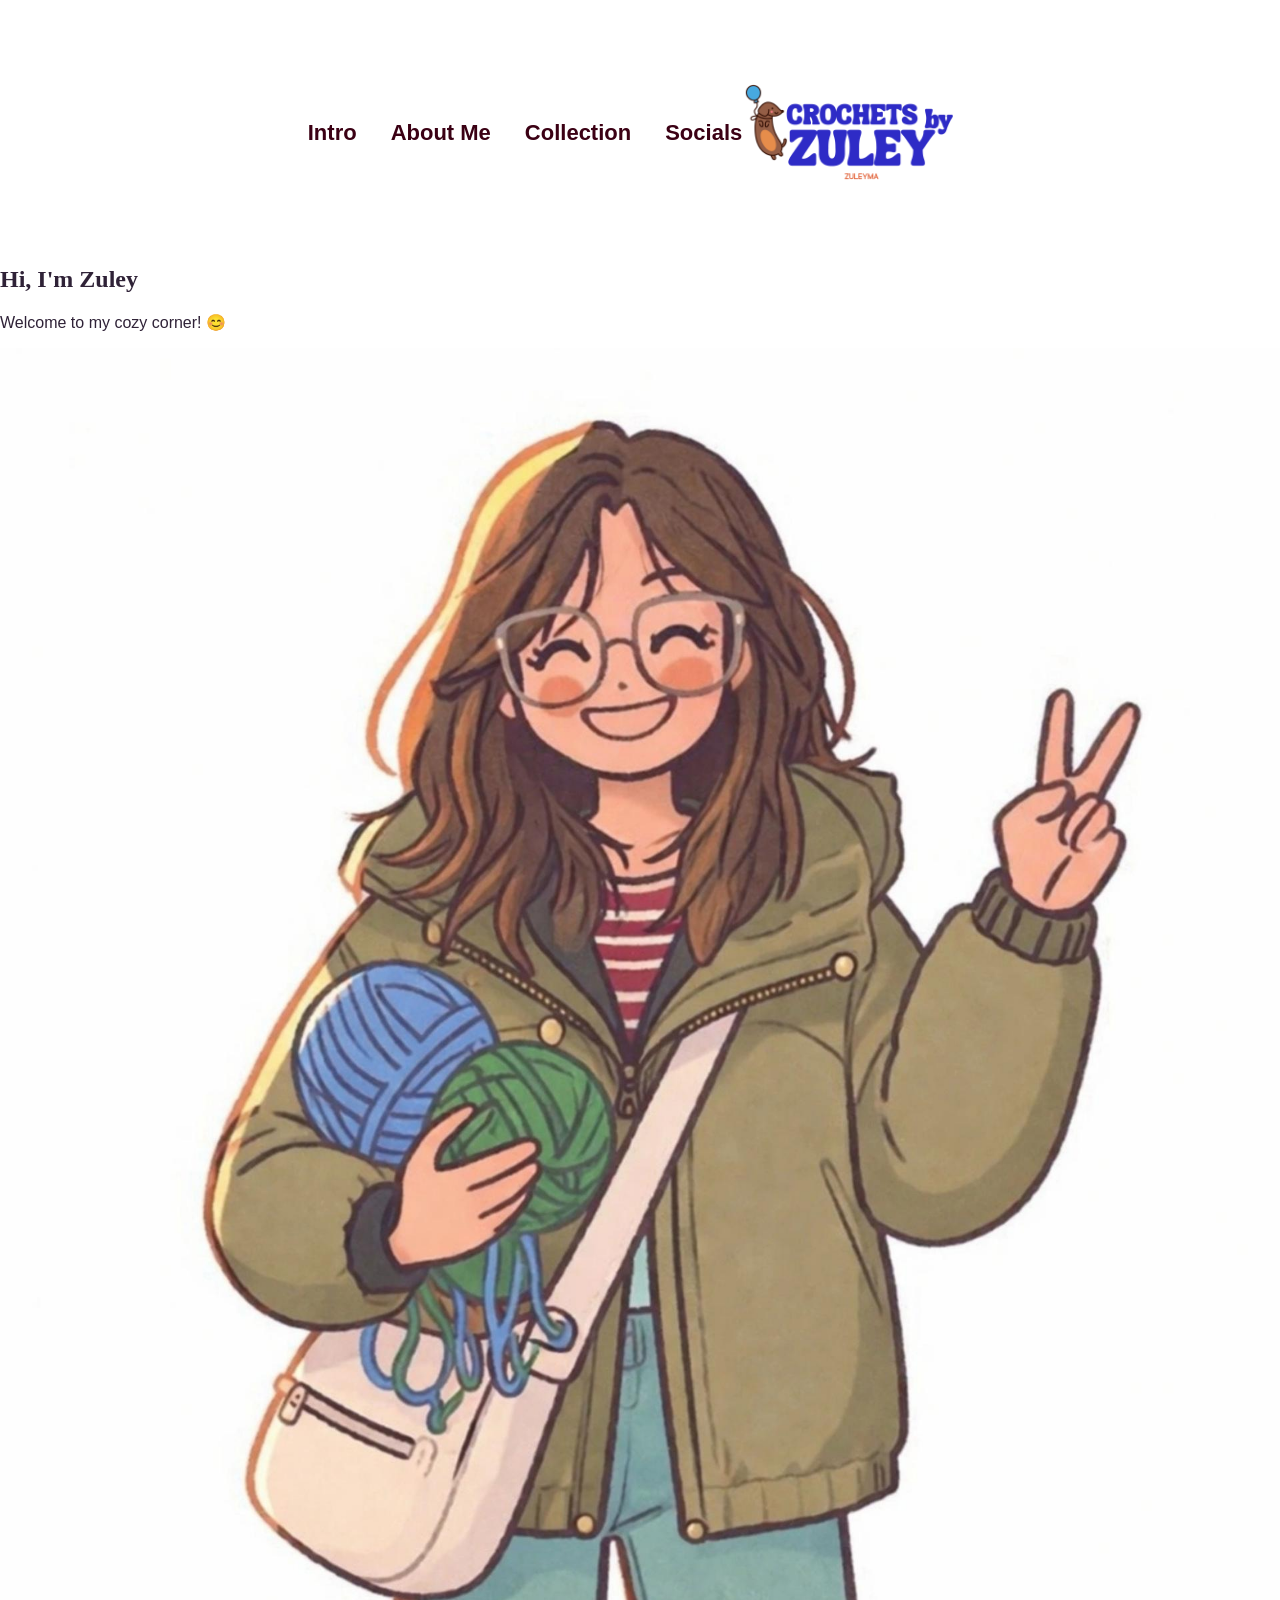
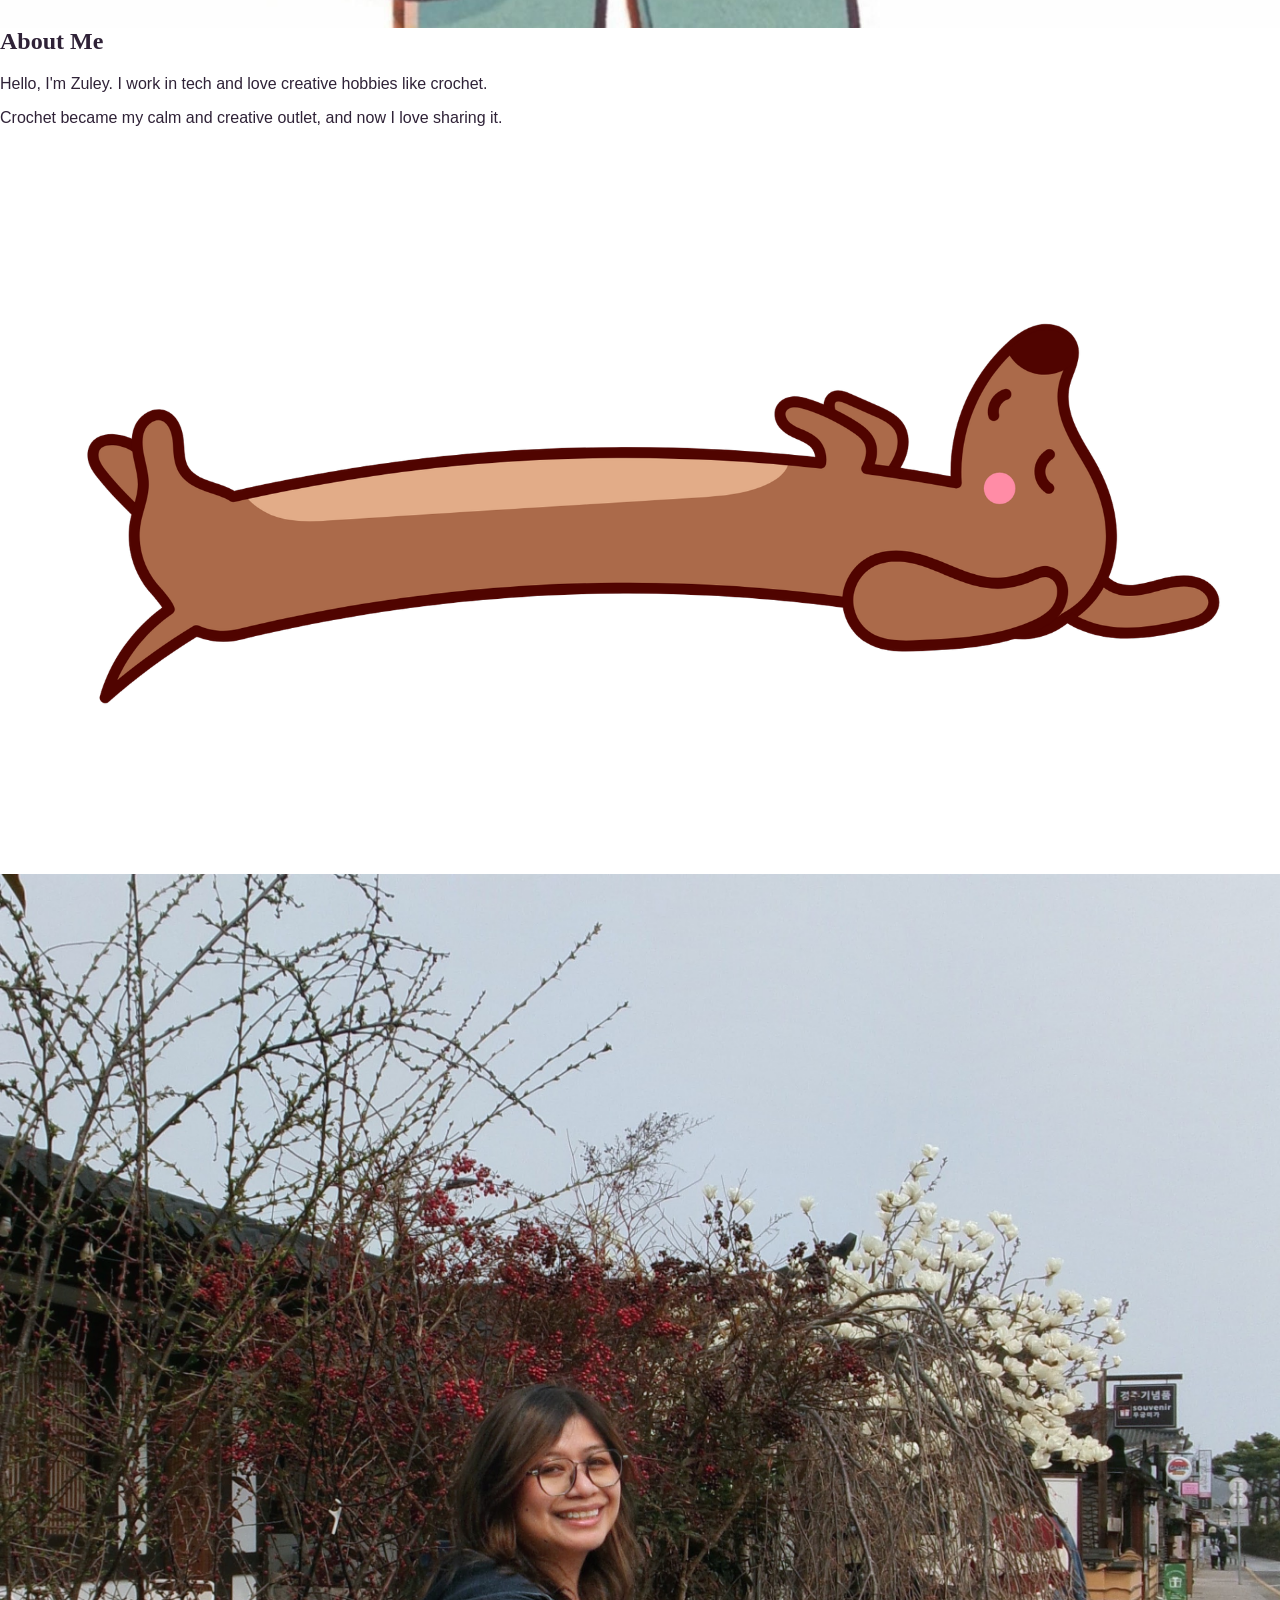
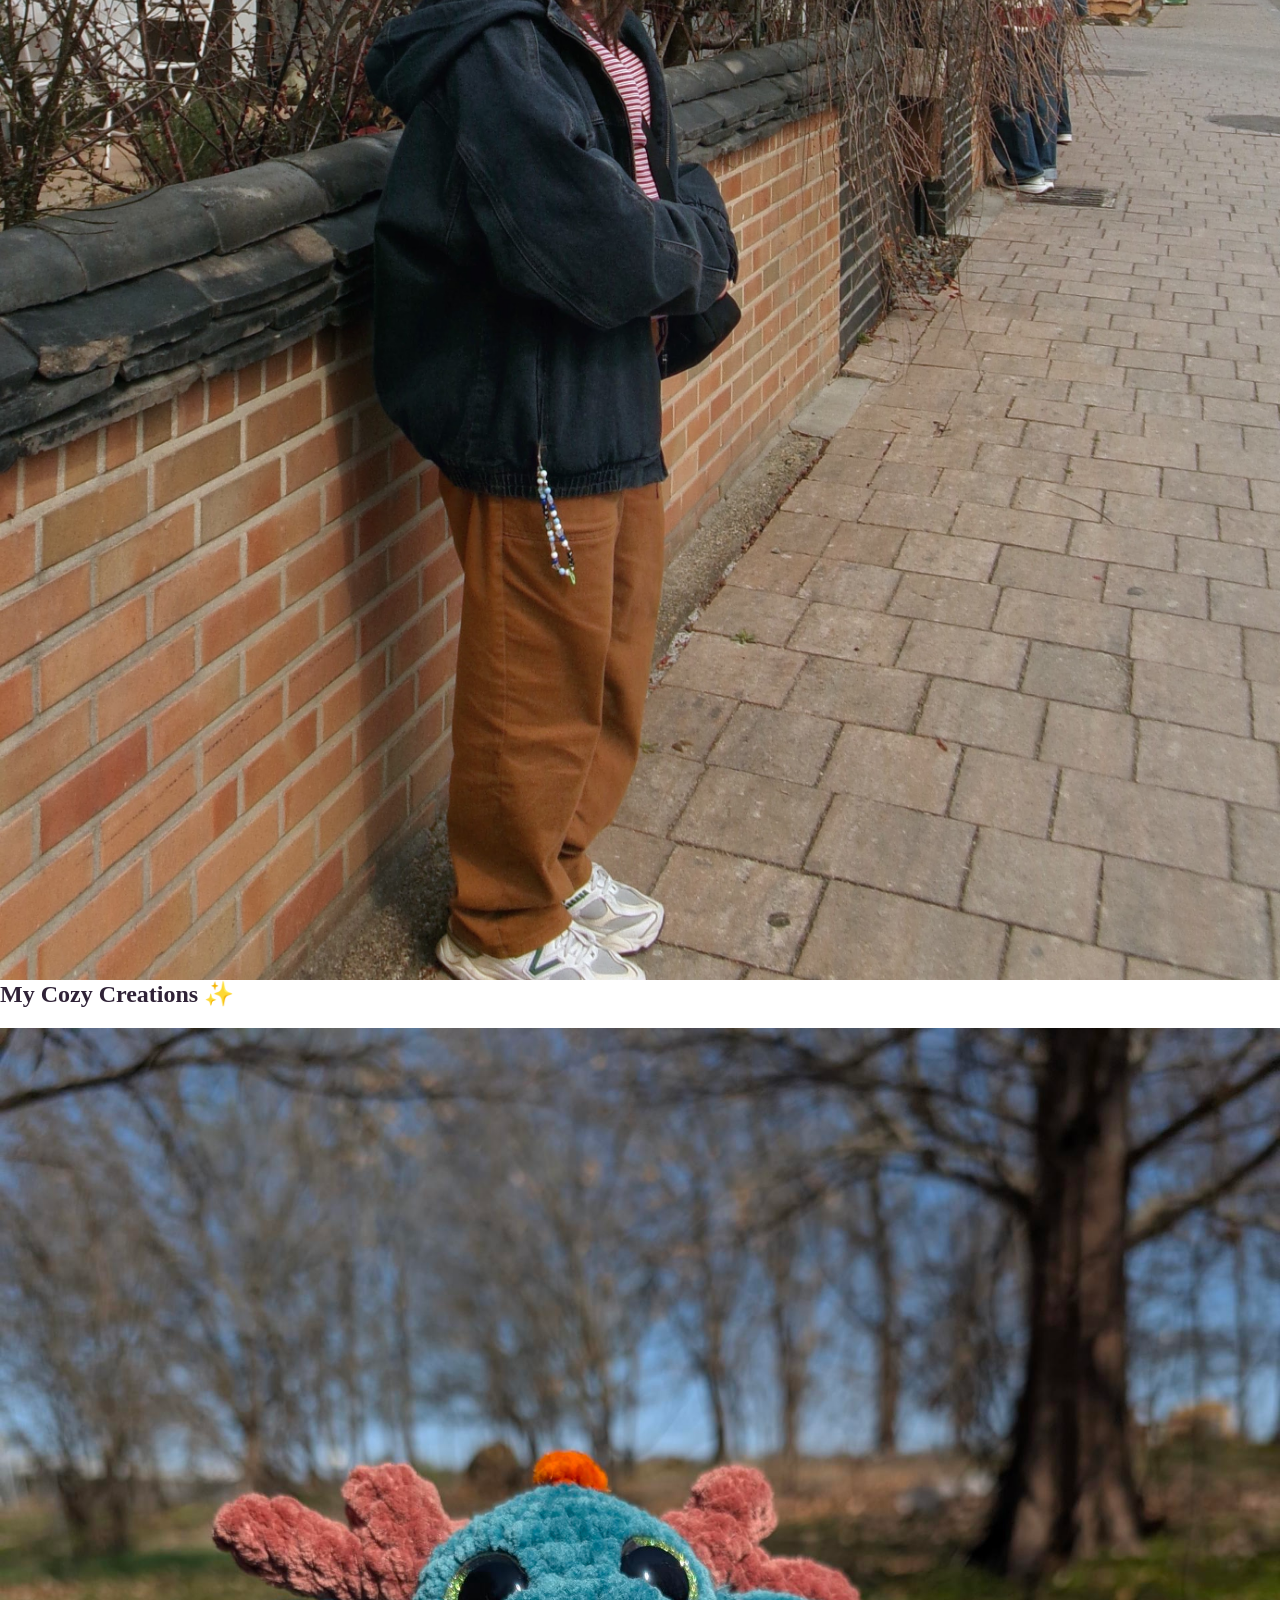
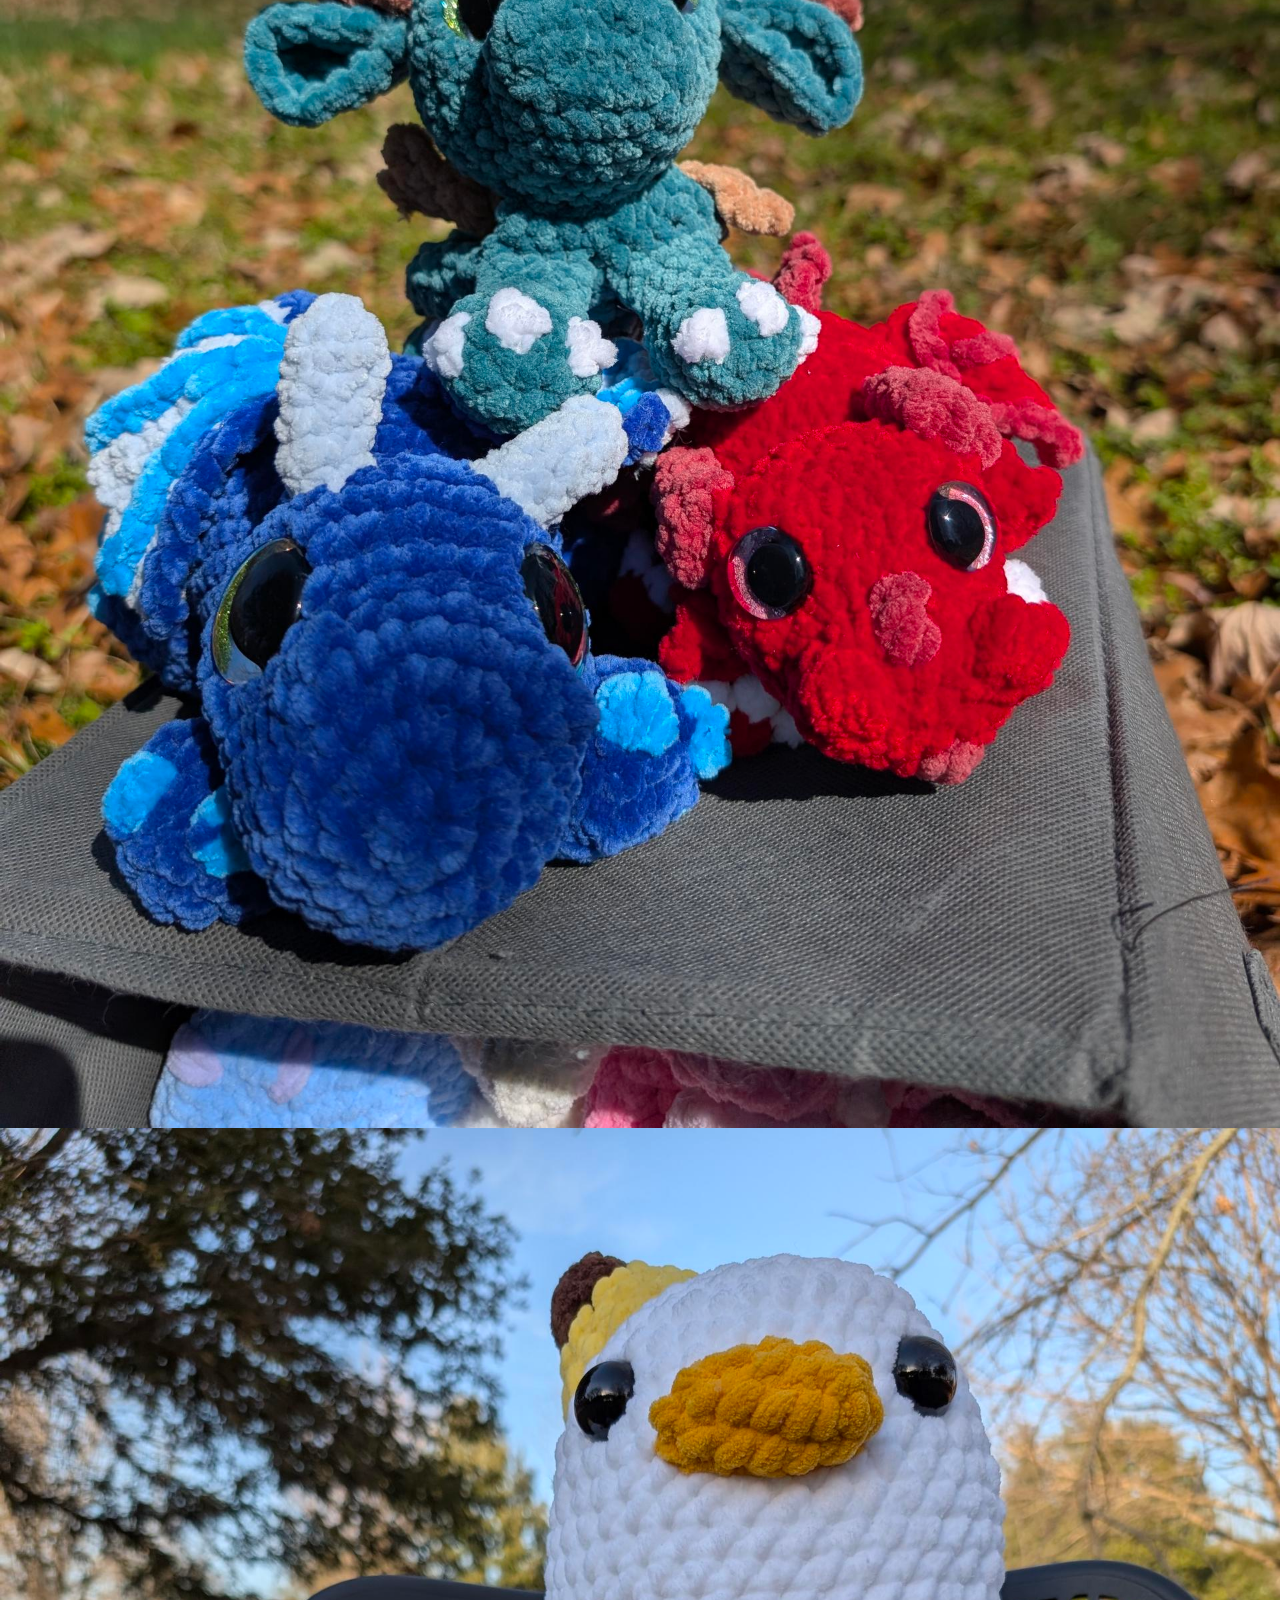
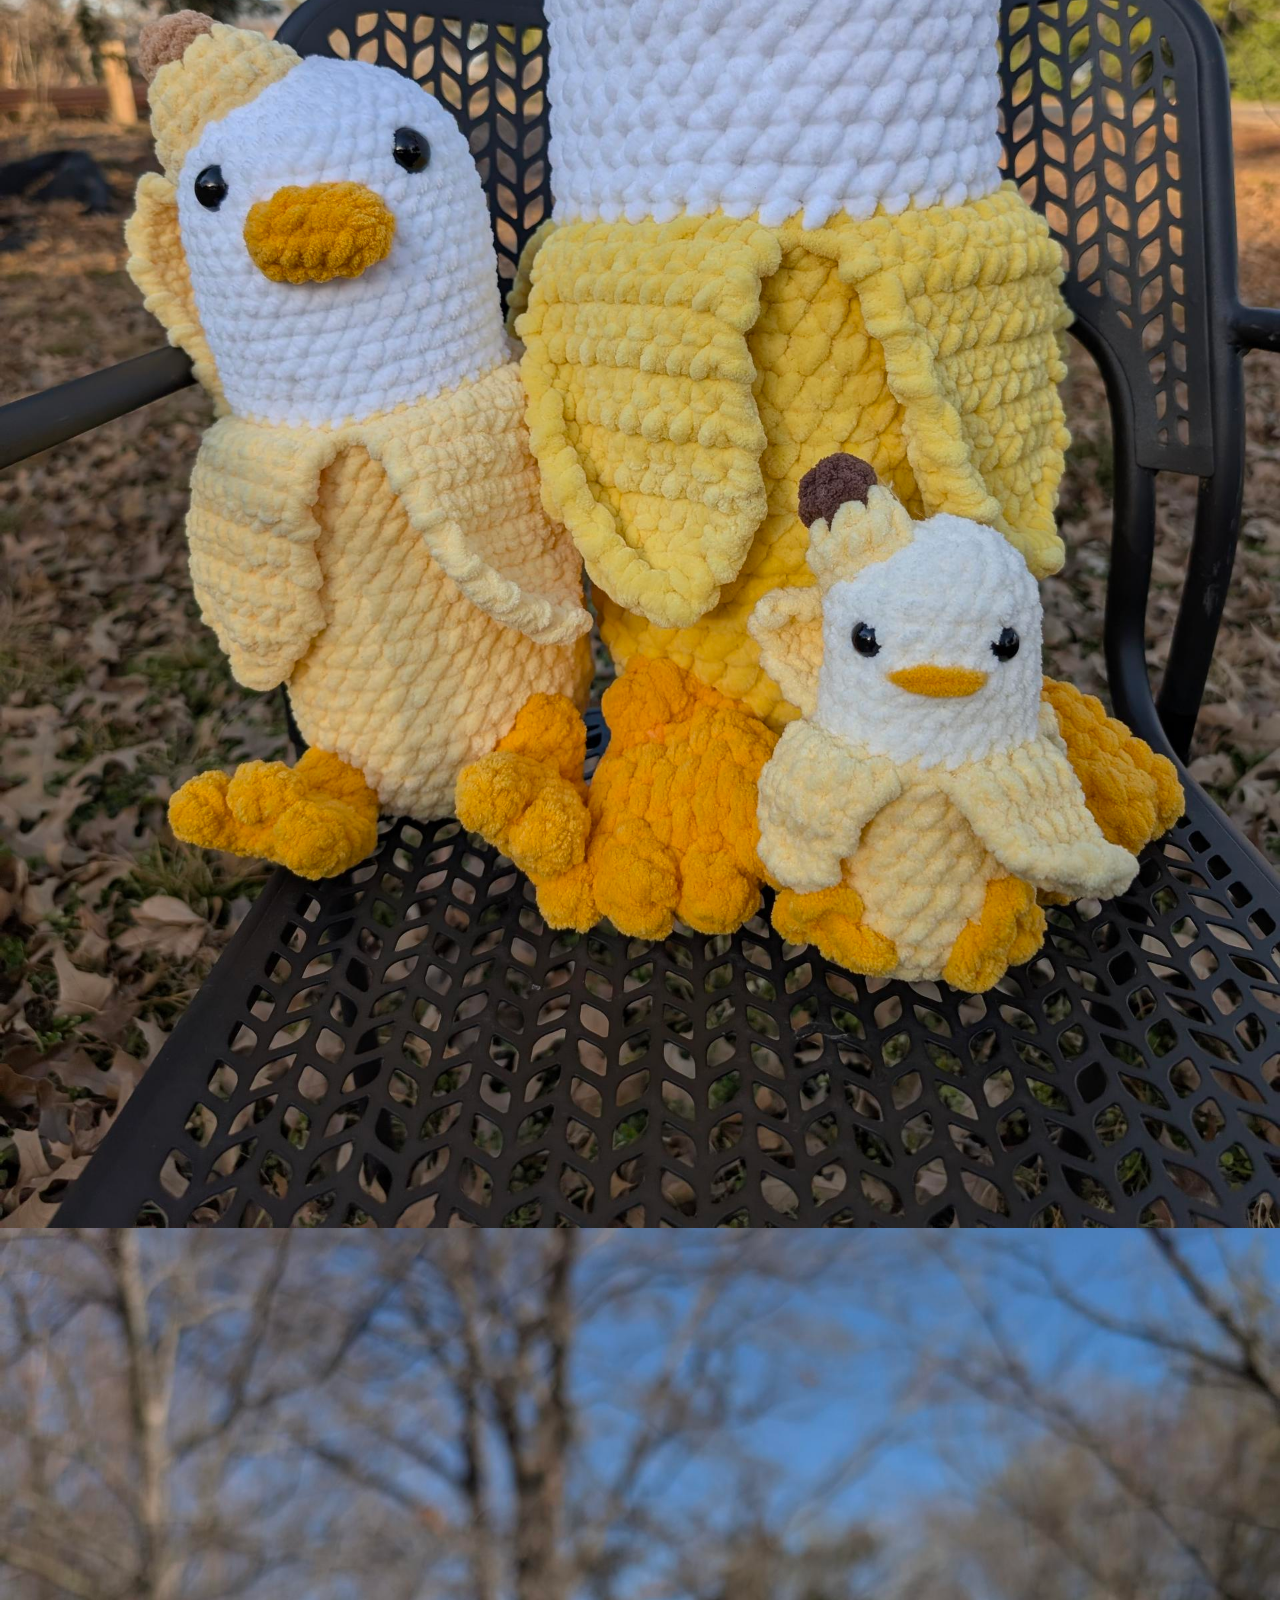
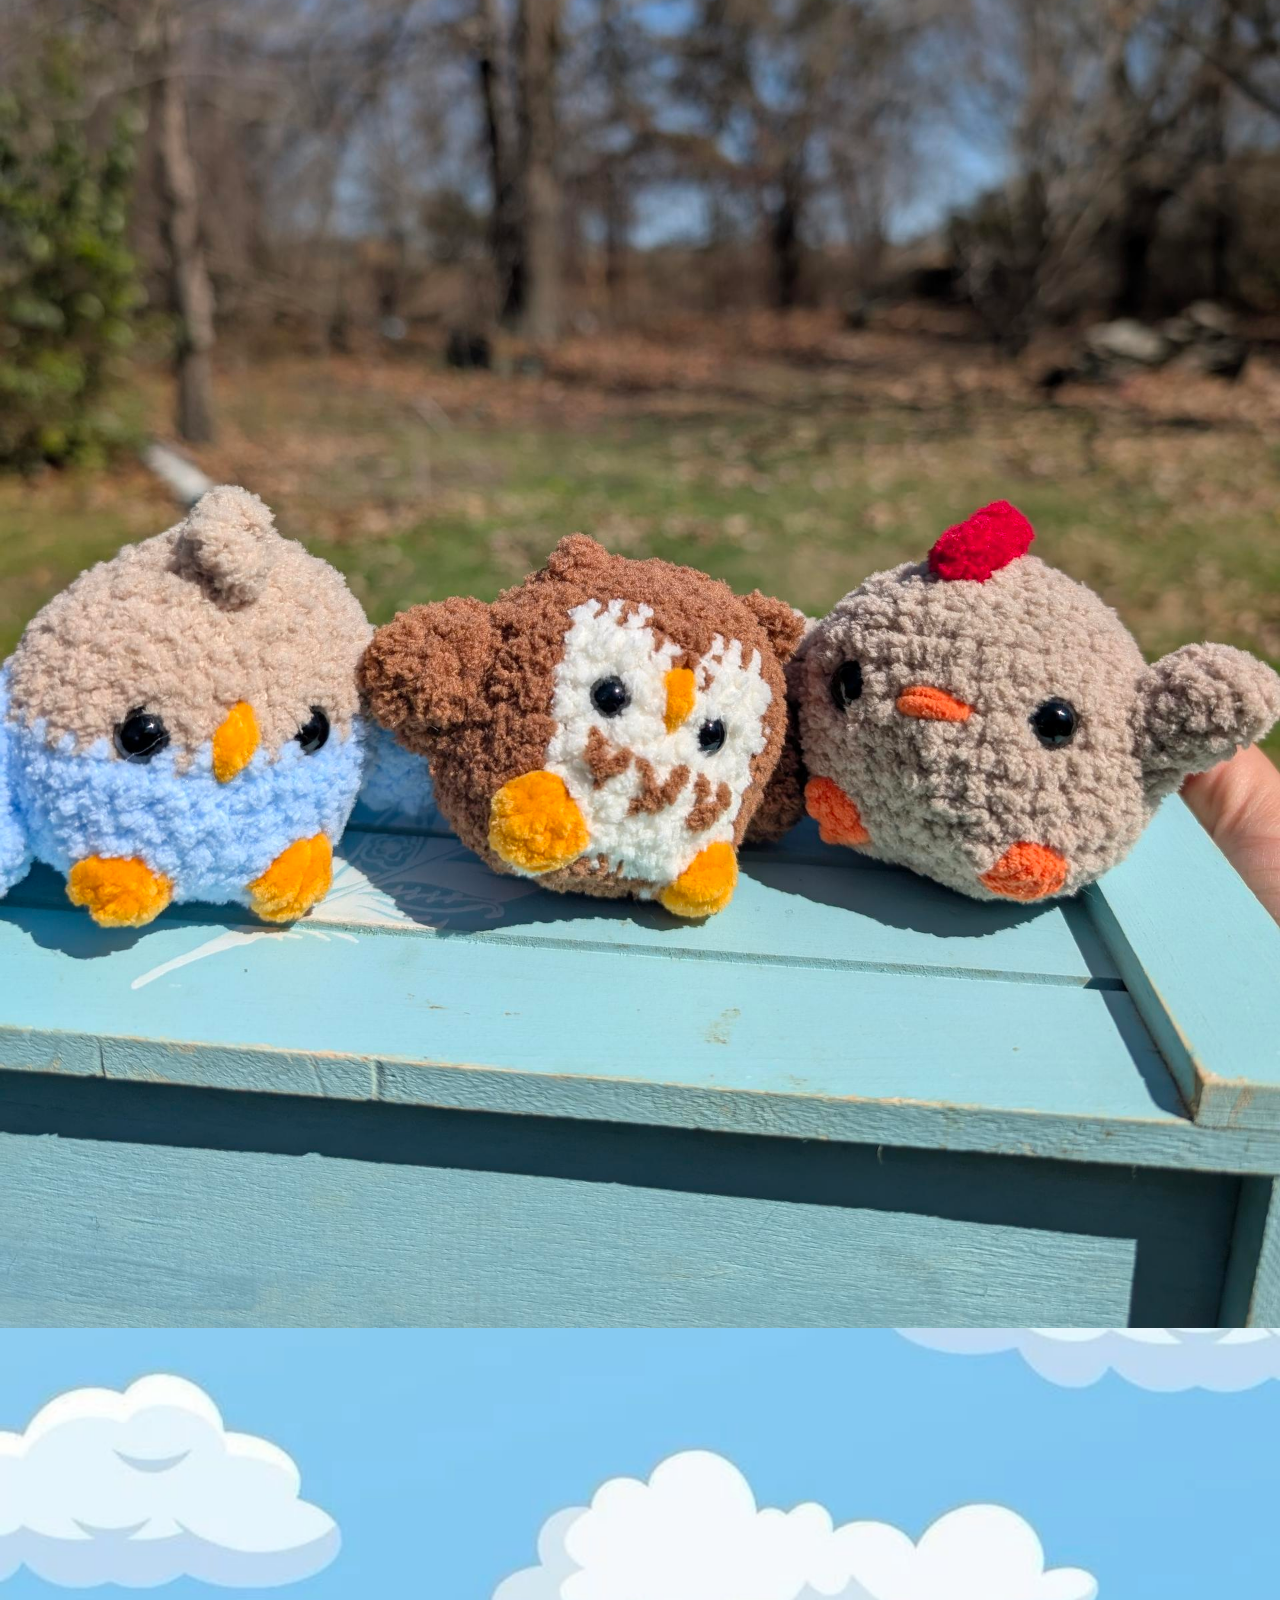
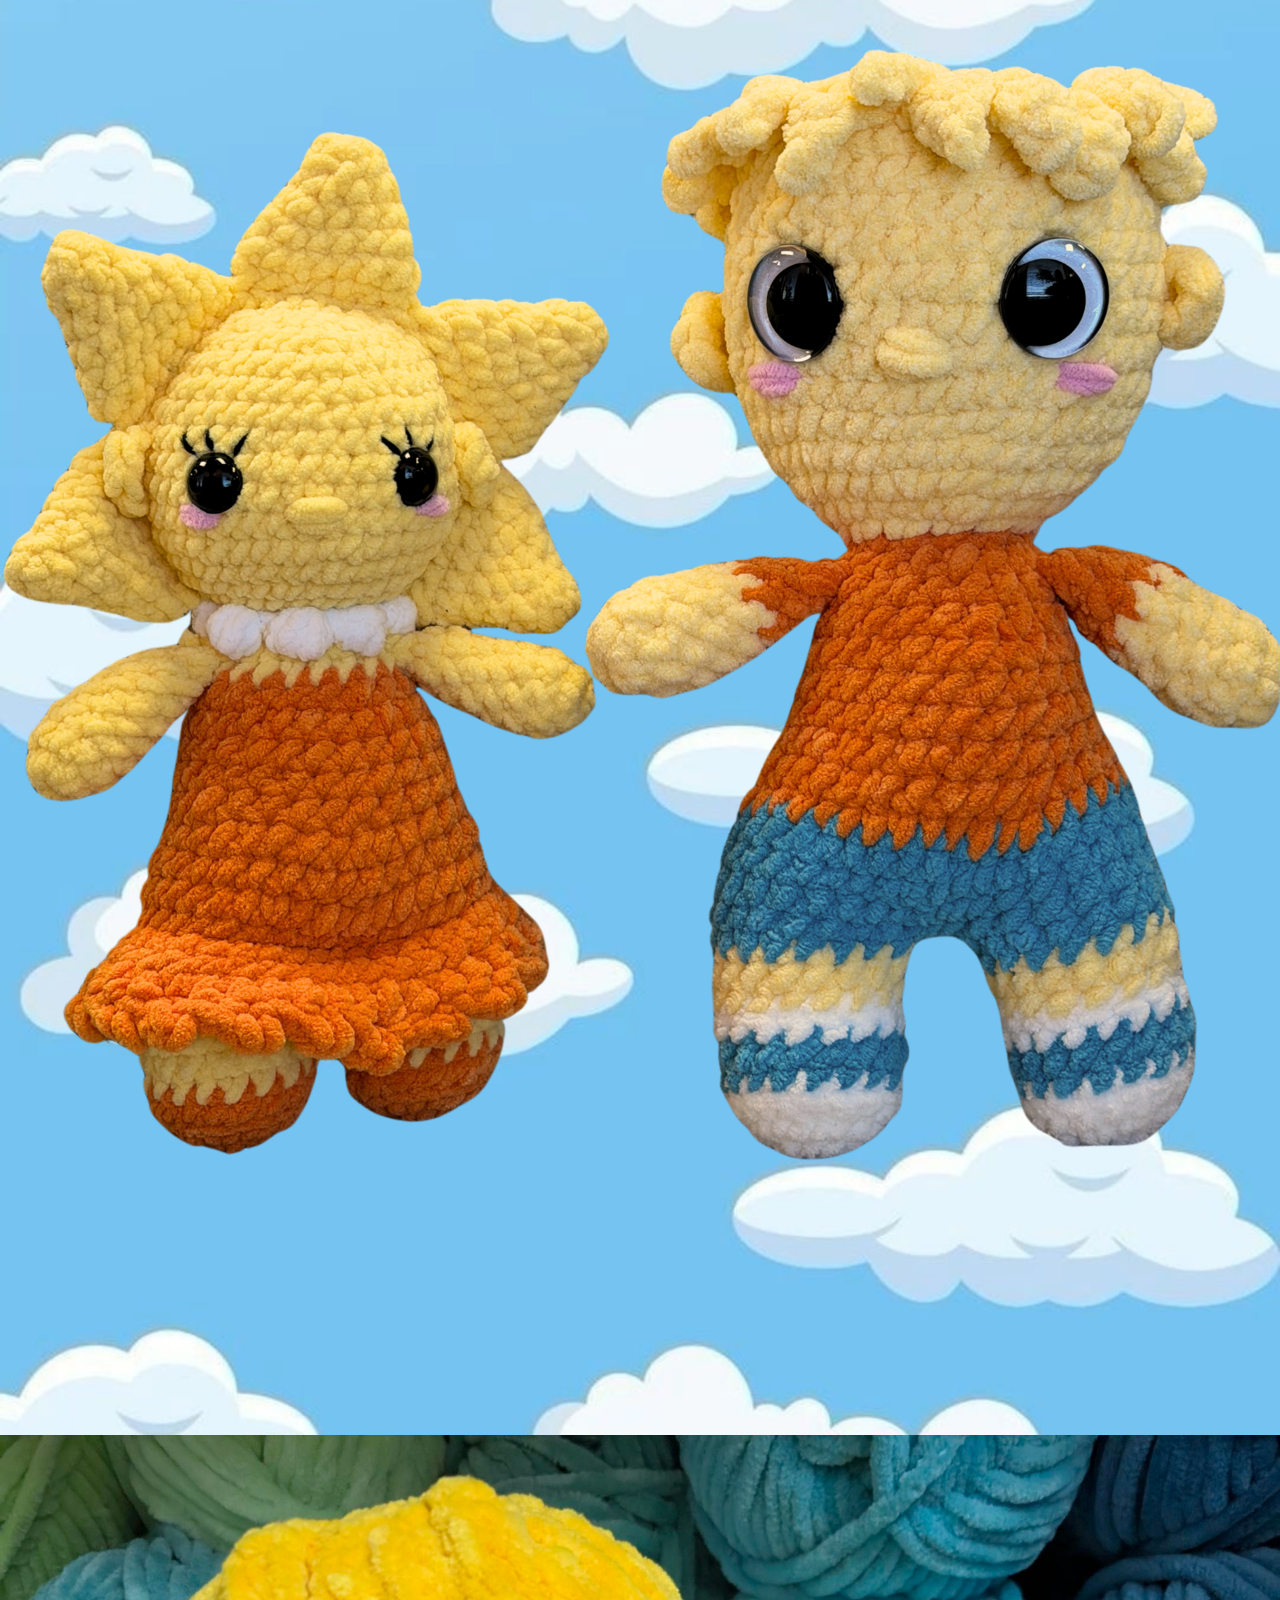
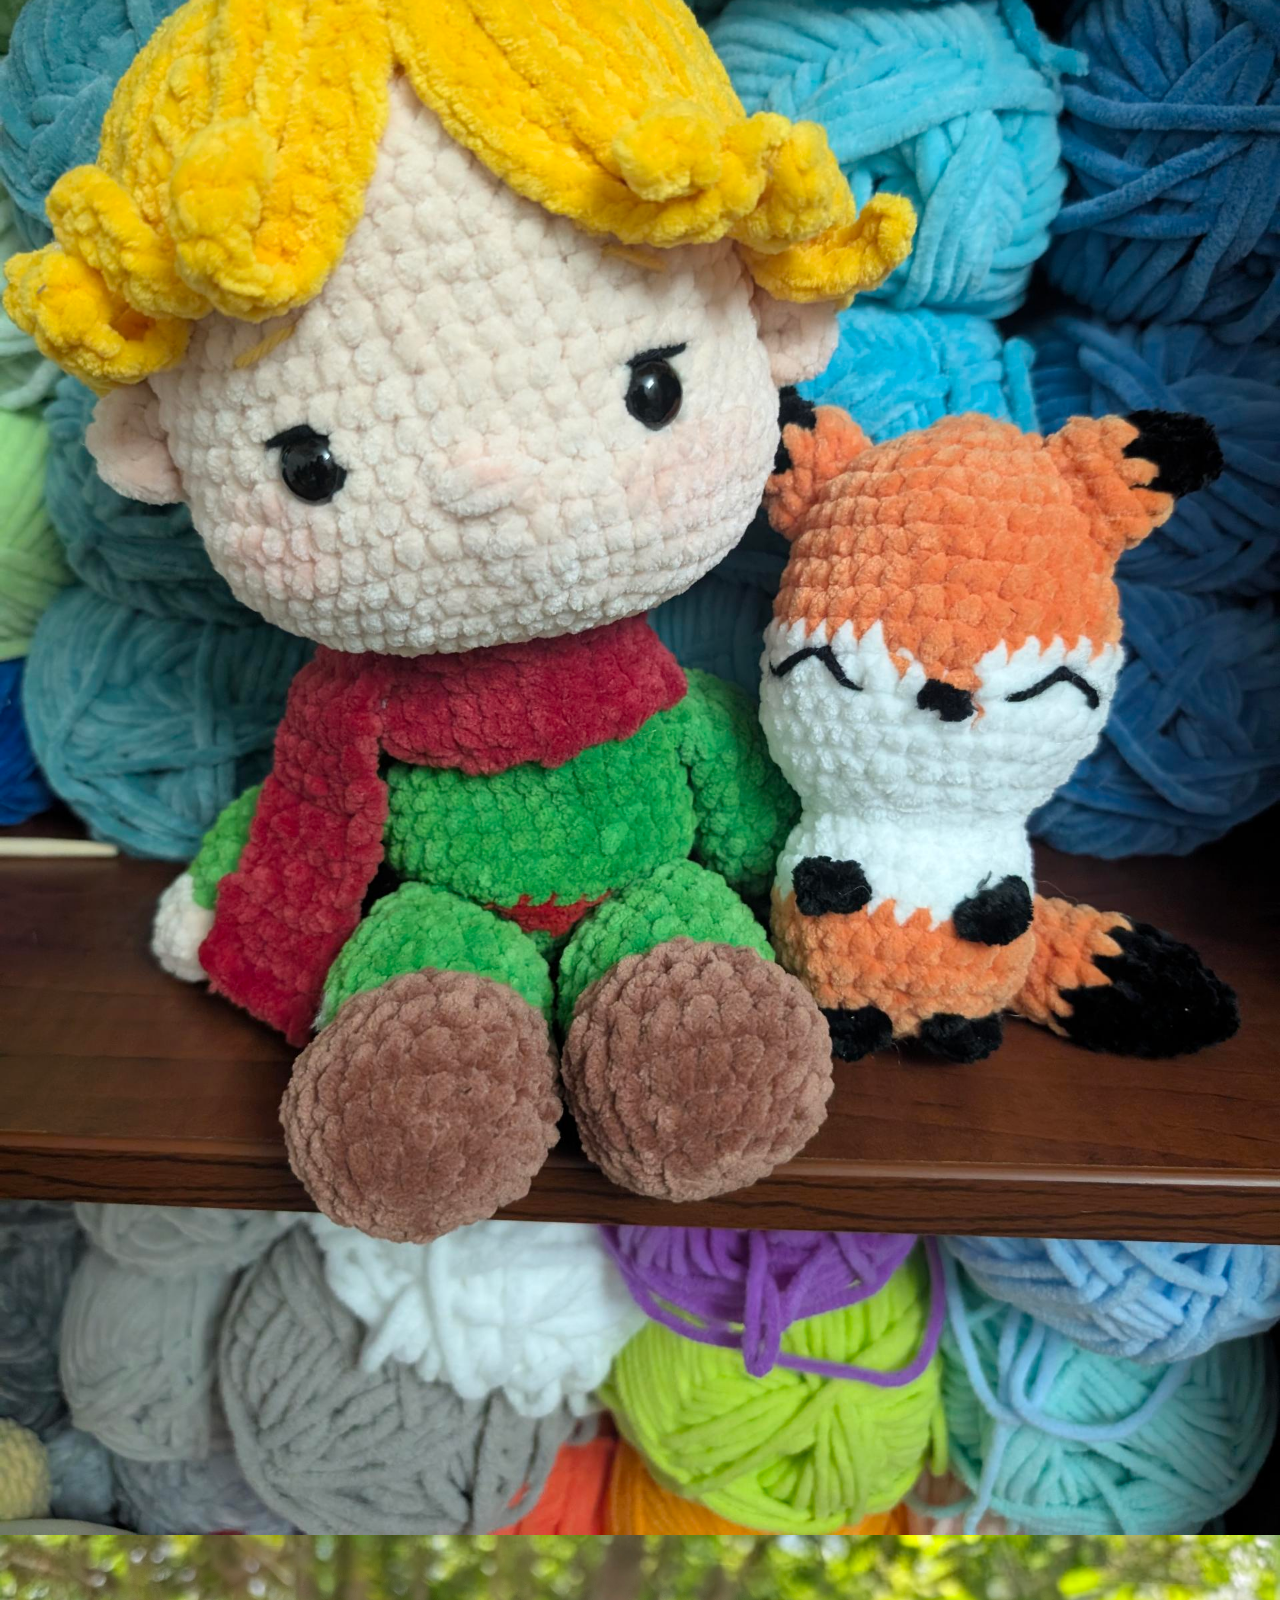
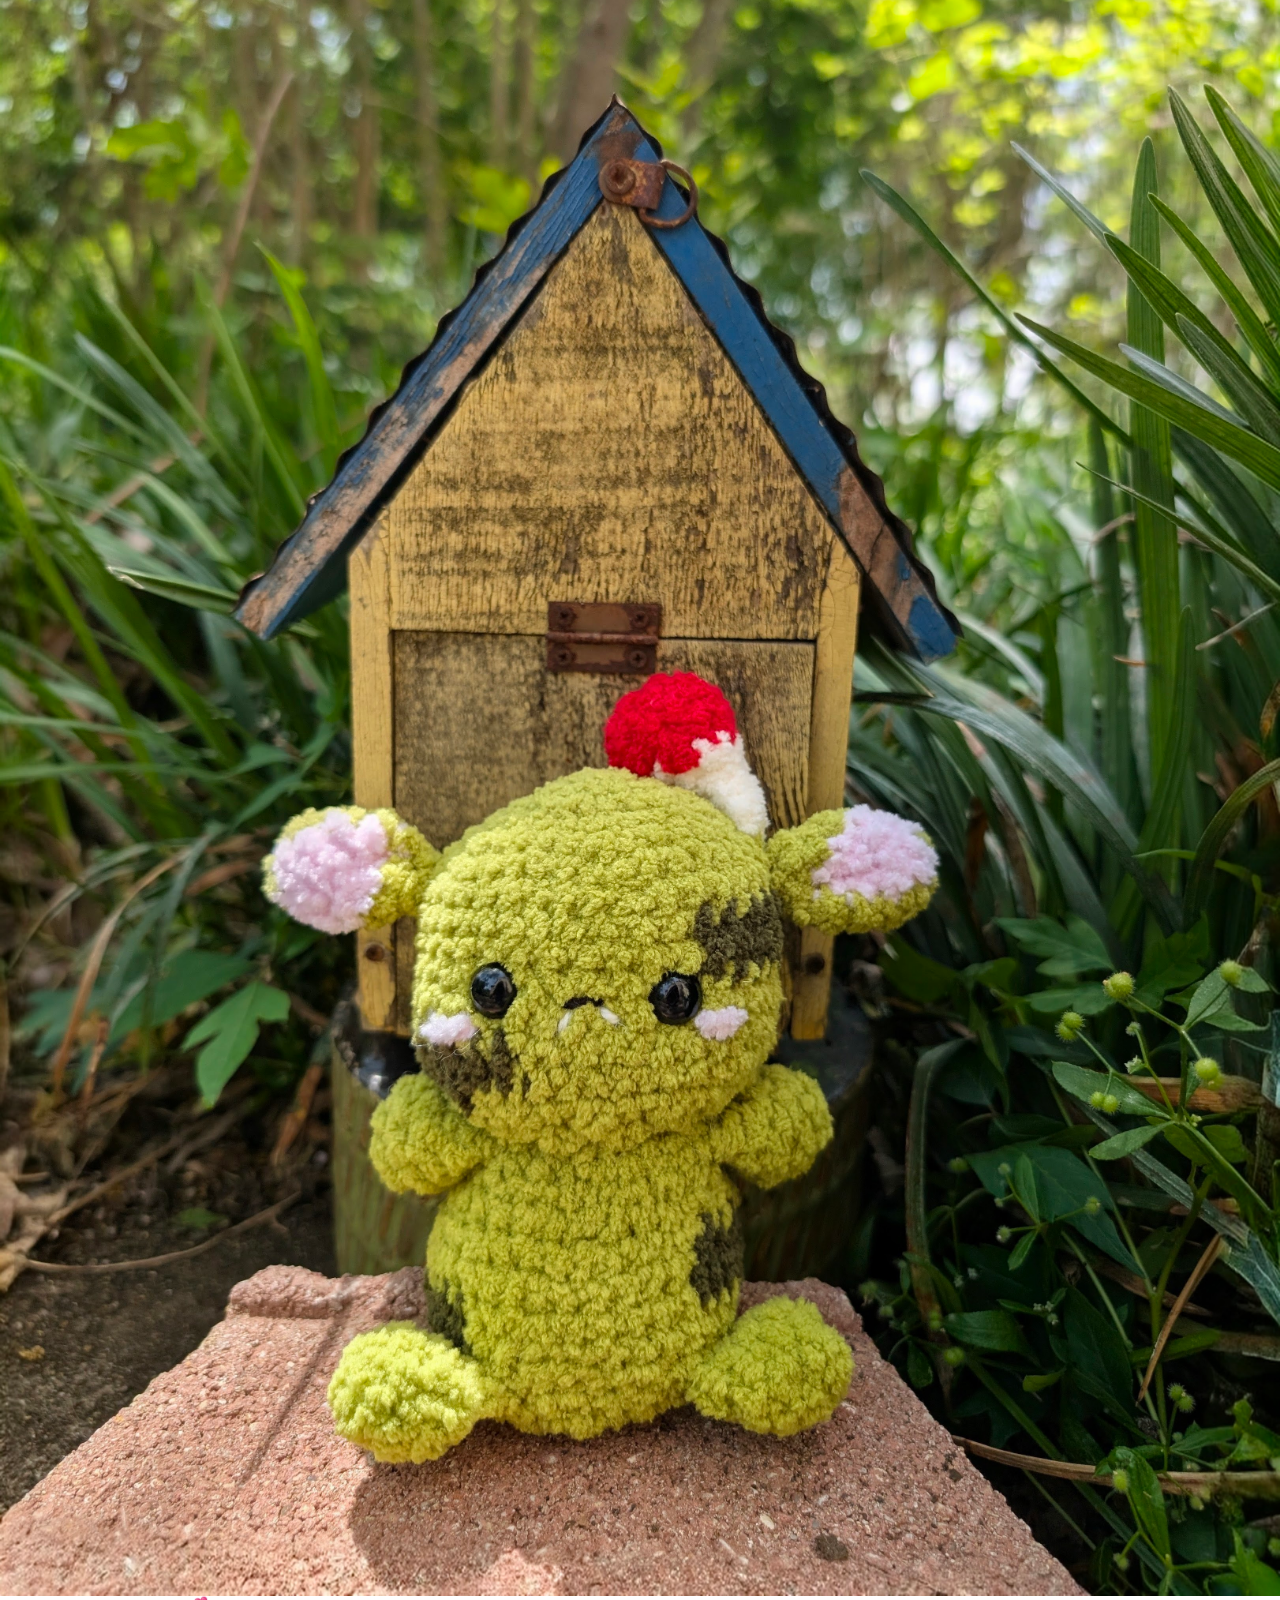
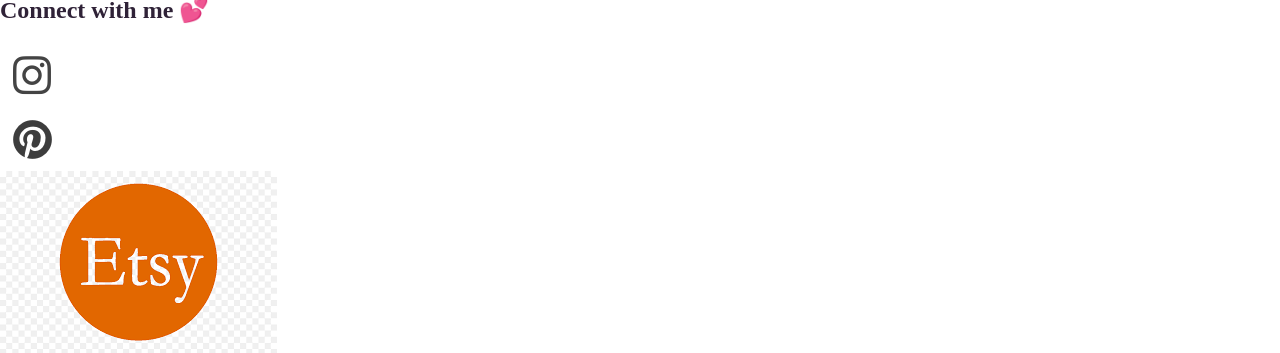
==== commit cb775937: "Update index.html changed menu" ====
--- a/index.html
+++ b/index.html
@@ -12,16 +12,16 @@
 
 <!-- 🌸 MENU -->
 <nav class="menu">
-  <button class="menu-toggle" onclick="toggleMenu()">☰</button>
+  <button class="menu-toggle" onclick="toggleMenu()" aria-label="Open menu">☰</button>
 
-  <ul id="menu-list">
+  <ul id="menu-list" class="menu-list">
     <li><a href="#intro">Intro</a></li>
     <li><a href="#about">About Me</a></li>
     <li><a href="#collection">Collection</a></li>
     <li><a href="#socials">Socials</a></li>
   </ul>
 
-  <img src="3_Untitled_design_3.png" class="logo">
+  <img src="3_Untitled_design_3.png" class="logo" alt="Crochets by Zuley logo">
 </nav>
 
 <!-- 🌸 INTRO -->
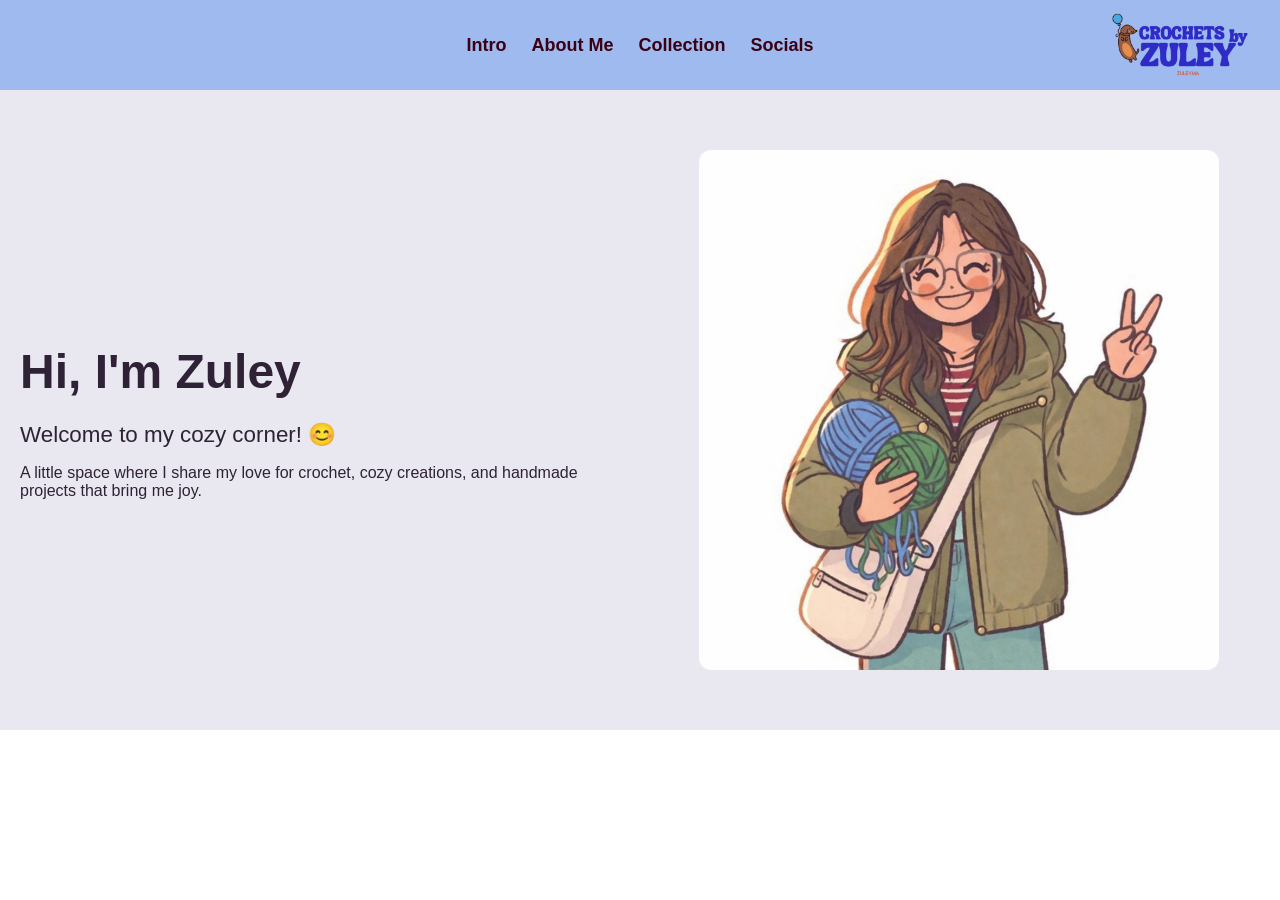
==== commit 21b59614: "Update index.html" ====
--- a/index.html
+++ b/index.html
@@ -1,76 +1,42 @@
 <!DOCTYPE html>
 <html lang="en">
 <head>
-  <meta charset="UTF-8">
-  <meta name="viewport" content="width=device-width, initial-scale=1.0">
-  <title>Crochets by Zuley</title>
+  <meta charset="UTF-8" />
+  <meta name="viewport" content="width=device-width, initial-scale=1.0" />
+  <title>Crochets by Zuley | Home</title>
+  <link rel="stylesheet" href="styles.css" />
+</head>
+<body>
+  <nav class="menu">
+    <button id="menu-toggle" class="menu-toggle" aria-label="Open menu">☰</button>
 
-  <link rel="stylesheet" href="styles.css">
-</head>
+    <ul id="menu-list" class="menu-list">
+      <li><a href="index.html">Intro</a></li>
+      <li><a href="about.html">About Me</a></li>
+      <li><a href="collection.html">Collection</a></li>
+      <li><a href="socials.html">Socials</a></li>
+    </ul>
 
-<body>
+    <img src="3_Untitled_design_3.png" class="logo" alt="Crochets by Zuley logo" />
+  </nav>
 
-<!-- 🌸 MENU -->
-<nav class="menu">
-  <button class="menu-toggle" onclick="toggleMenu()" aria-label="Open menu">☰</button>
+  <section class="page-section home-section">
+    <div class="two-column">
+      <div class="text">
+        <h1>Hi, I'm Zuley</h1>
+        <p class="welcome-text">Welcome to my cozy corner! 😊</p>
+        <p>
+          A little space where I share my love for crochet, cozy creations,
+          and handmade projects that bring me joy.
+        </p>
+      </div>
 
-  <ul id="menu-list" class="menu-list">
-    <li><a href="#intro">Intro</a></li>
-    <li><a href="#about">About Me</a></li>
-    <li><a href="#collection">Collection</a></li>
-    <li><a href="#socials">Socials</a></li>
-  </ul>
+      <div class="image-wrap">
+        <img src="4_profile.jpg" class="main-img" alt="Profile" />
+      </div>
+    </div>
+  </section>
 
-  <img src="3_Untitled_design_3.png" class="logo" alt="Crochets by Zuley logo">
-</nav>
-
-<!-- 🌸 INTRO -->
-<section id="intro" class="section intro">
-  <div class="text">
-    <h1>Hi, I'm Zuley</h1>
-    <p>Welcome to my cozy corner! 😊</p>
-  </div>
-
-  <img src="4_profile.jpg" class="main-img">
-</section>
-
-<!-- 🌸 ABOUT -->
-<section id="about" class="section about">
-  <div class="text">
-    <h2>About Me</h2>
-    <p>Hello, I'm Zuley. I work in tech and love creative hobbies like crochet.</p>
-    <p>Crochet became my calm and creative outlet, and now I love sharing it.</p>
-    <img src="5_dog234.png" class="small-img">
-  </div>
-
-  <img src="6_212_07612.JPG" class="main-img">
-</section>
-
-<!-- 🌸 COLLECTION -->
-<section id="collection" class="section collection">
-  <h2>My Cozy Creations ✨</h2>
-
-  <div class="gallery">
-    <img src="9_PXL_20260308_165246297.jpg">
-    <img src="10_PXL_20260208_224119547.jpg">
-    <img src="11_PXL_20260308_170908374.jpg">
-    <img src="12_Untitled_design_1.png">
-    <img src="13_PXL_20251219_032157912.jpg">
-    <img src="14_PXL_20260331_1741093482.jpg">
-  </div>
-</section>
-
-<!-- 🌸 SOCIALS -->
-<section id="socials" class="section socials">
-  <h2>Connect with me 💕</h2>
-
-  <div class="icons">
-    <a href="https://www.instagram.com/crochetsbyzuley/"><img src="23_instagram2x.png"></a>
-    <a href="https://www.pinterest.com/zullynaye/"><img src="24_pinterest2x.png"></a>
-    <a href="https://crochetsbyzuley.etsy.com"><img src="27_etsy.png"></a>
-  </div>
-</section>
-
-<script src="script.js"></script>
+  <script src="script.js"></script>
 </body>
 </html>
--- a/styles.css
+++ b/styles.css
@@ -8,221 +8,193 @@
 
 body {
   margin: 0;
+  font-family: Arial, sans-serif;
   color: #2f2237;
   background: #ffffff;
-  font-family: "Source Sans Pro", Arial, sans-serif;
-}
-
-h1,
-h2 {
-  font-family: "Bitter", Georgia, serif;
-  margin-top: 0;
 }
 
 img {
+  max-width: 100%;
   display: block;
-  max-width: 100%;
-}
-
-.site-header {
+}
+
+.menu {
+  display: flex;
+  justify-content: center;
+  align-items: center;
   background: #9ebaef;
+  padding: 18px 20px;
   position: sticky;
   top: 0;
   z-index: 1000;
-}
-
-.menu {
-  max-width: 1310px;
-  margin: 0 auto;
-  padding: 18px 24px;
-  display: flex;
-  align-items: center;
-  justify-content: center;
-  position: relative;
-  min-height: 110px;
+  min-height: 90px;
+}
+
+.menu-list {
+  display: flex;
+  gap: 25px;
+  list-style: none;
+  margin: 0;
+  padding: 0;
+  z-index: 2;
+}
+
+.menu-list li a {
+  text-decoration: none;
+  color: #3b0014;
+  font-weight: bold;
+  font-size: 18px;
+}
+
+.menu-list li a:hover {
+  color: #6c4dc3;
+}
+
+.logo {
+  position: absolute;
+  right: 20px;
+  width: 150px;
+  max-width: 30%;
+  z-index: 1;
 }
 
 .menu-toggle {
   display: none;
   position: absolute;
-  left: 24px;
-  top: 32px;
-  background: transparent;
+  left: 20px;
+  top: 50%;
+  transform: translateY(-50%);
+  font-size: 28px;
+  background: none;
   border: none;
-  font-size: 32px;
   cursor: pointer;
   color: #3b0014;
-}
-
-.menu-list {
-  list-style: none;
-  display: flex;
-  gap: 34px;
-  padding: 0;
-  margin: 0;
-}
-
-.menu-list a {
-  text-decoration: none;
-  color: #3b0014;
-  font-size: 22px;
-  font-weight: 600;
-}
-
-.logo-wrap {
-  position: absolute;
-  right: 24px;
-  top: 18px;
-}
-
-.logo {
-  width: 230px;
-  max-width: 100%;
-}
-
-.row {
+  z-index: 3;
+}
+
+.page-section {
+  padding: 60px 20px;
+}
+
+.two-column {
+  display: flex;
+  align-items: center;
+  justify-content: space-between;
+  gap: 35px;
+  max-width: 1250px;
+  margin: 0 auto;
+}
+
+.text {
+  flex: 1;
+}
+
+.image-wrap {
+  flex: 1;
+  display: flex;
+  justify-content: center;
+}
+
+.main-img {
   width: 100%;
-}
-
-.row-content {
-  max-width: 1310px;
-  margin: 0 auto;
-  padding: 0 24px;
-}
-
-.two-col {
-  display: grid;
-  grid-template-columns: 1fr 1fr;
-  align-items: center;
-  gap: 30px;
-}
-
-.intro-row {
+  max-width: 520px;
+  border-radius: 12px;
+}
+
+.small-img {
+  max-width: 220px;
+  margin-top: 20px;
+}
+
+.tiny-img {
+  max-width: 140px;
+  margin: 20px auto 0;
+}
+
+.home-section {
   background: #e9e7ef;
-  min-height: 700px;
-}
-
-.intro-text {
-  text-align: center;
-  padding: 60px 20px;
-}
-
-.intro-text h1 {
-  color: #6f4cff;
-  font-size: clamp(2.8rem, 6vw, 5rem);
-  margin-bottom: 22px;
-}
-
-.intro-text p {
-  font-size: 1.9rem;
-}
-
-.main-image {
-  width: 100%;
-  height: auto;
-}
-
-.about-row {
-  background: #9ebaef url("2_2bl_1.png") top center no-repeat;
-  color: #fffcf0;
-  padding: 70px 0;
-}
-
-.about-text h2 {
-  font-size: clamp(2.5rem, 5vw, 4rem);
+}
+
+.home-section h1,
+.about-section h1,
+.collection-top h1,
+.socials-section h1 {
+  font-size: 3rem;
   margin-bottom: 20px;
 }
 
-.about-text p {
-  font-size: 1.35rem;
-  line-height: 1.6;
-  margin-bottom: 18px;
-}
-
-.small-accent-image {
-  max-width: 420px;
-  margin-top: 18px;
-}
-
-.collection-hero {
-  background: #e9e7ef;
-  padding: 50px 0;
+.welcome-text {
+  font-size: 1.4rem;
+  margin-bottom: 16px;
+}
+
+.about-section {
+  background: #9ebaef;
+}
+
+.light-text {
+  color: white;
+}
+
+.collection-top {
+  background: #f3eef9;
 }
 
 .collection-text {
   text-align: center;
 }
 
-.collection-text h2 {
-  color: #6c4dc3;
-  font-size: clamp(2.3rem, 5vw, 4rem);
-  margin-bottom: 20px;
-}
-
-.collection-text p {
-  font-size: 1.7rem;
-  line-height: 1.4;
-}
-
-.tiny-accent-image {
-  width: 150px;
-  margin: 25px auto 0;
-}
-
 .gallery-section {
-  background: url("2_2bl_1.png") center/cover no-repeat;
-  padding: 50px 24px 70px;
-}
-
-.gallery-grid {
-  max-width: 1310px;
+  background: #ffffff;
+}
+
+.gallery {
+  max-width: 1250px;
   margin: 0 auto;
   display: grid;
-  grid-template-columns: repeat(4, 1fr);
-  gap: 20px;
-}
-
-.gallery-grid img {
+  grid-template-columns: repeat(3, 1fr);
+  gap: 18px;
+}
+
+.gallery img {
   width: 100%;
   aspect-ratio: 1 / 1;
   object-fit: cover;
-  border-radius: 18px;
-  box-shadow: 0 10px 24px rgba(0, 0, 0, 0.12);
-}
-
-.socials-banner-row {
+  border-radius: 14px;
+  box-shadow: 0 8px 18px rgba(0, 0, 0, 0.12);
+}
+
+.socials-banner {
   background: #f0d8e9;
-  padding: 60px 0;
-}
-
-.socials-row {
+}
+
+.socials-section {
+  text-align: center;
   background: #ffffff;
-  padding: 40px 0 50px;
-}
-
-.social-icons {
+}
+
+.icons {
   display: flex;
   justify-content: center;
   gap: 18px;
   flex-wrap: wrap;
-}
-
-.social-icons img {
-  width: 40px;
-  height: 40px;
-}
-
-.site-footer {
-  text-align: center;
-  padding: 20px;
-  font-size: 1rem;
-  color: #4d3d59;
-}
-
-@media (max-width: 900px) {
+  margin-top: 25px;
+}
+
+.icons img {
+  width: 42px;
+  height: 42px;
+}
+
+.footer-text {
+  margin-top: 35px;
+  color: #5a4b67;
+  font-size: 0.95rem;
+}
+
+@media (max-width: 768px) {
   .menu {
     justify-content: flex-start;
-    min-height: 88px;
   }
 
   .menu-toggle {
@@ -231,82 +203,48 @@
 
   .menu-list {
     display: none;
+    flex-direction: column;
     position: absolute;
-    top: 88px;
+    top: 90px;
     left: 0;
     width: 100%;
     background: #9ebaef;
-    flex-direction: column;
-    gap: 0;
-    padding: 12px 0;
     text-align: center;
-    border-top: 1px solid rgba(59, 0, 20, 0.12);
+    padding: 10px 0;
+    z-index: 5;
   }
 
   .menu-list.show {
     display: flex;
   }
 
-  .menu-list li {
-    padding: 12px 0;
-  }
-
-  .logo-wrap {
-    right: 16px;
-    top: 18px;
-  }
-
   .logo {
-    width: 150px;
-  }
-
-  .two-col {
-    grid-template-columns: 1fr;
-  }
-
-  .intro-row {
-    min-height: auto;
-    padding: 20px 0 40px;
-  }
-
-  .intro-text {
-    padding-bottom: 0;
-  }
-
-  .intro-text p {
-    font-size: 1.35rem;
-  }
-
-  .about-text,
-  .collection-text {
+    width: 120px;
+    right: 15px;
+  }
+
+  .two-column {
+    flex-direction: column;
     text-align: center;
   }
 
-  .small-accent-image {
+  .small-img {
     margin-left: auto;
     margin-right: auto;
   }
 
-  .gallery-grid {
-    grid-template-columns: repeat(2, 1fr);
-  }
-}
-
-@media (max-width: 520px) {
-  .menu-list a {
-    font-size: 18px;
-  }
-
-  .logo {
-    width: 125px;
-  }
-
-  .gallery-grid {
+  .gallery {
     grid-template-columns: 1fr;
   }
 
-  .social-icons img {
-    width: 34px;
-    height: 34px;
-  }
-}
+  .page-section {
+    padding: 40px 16px;
+  }
+
+  .home-section h1,
+  .about-section h1,
+  .collection-top h1,
+  .socials-section h1 {
+    font-size: 2.2rem;
+  }
+}
